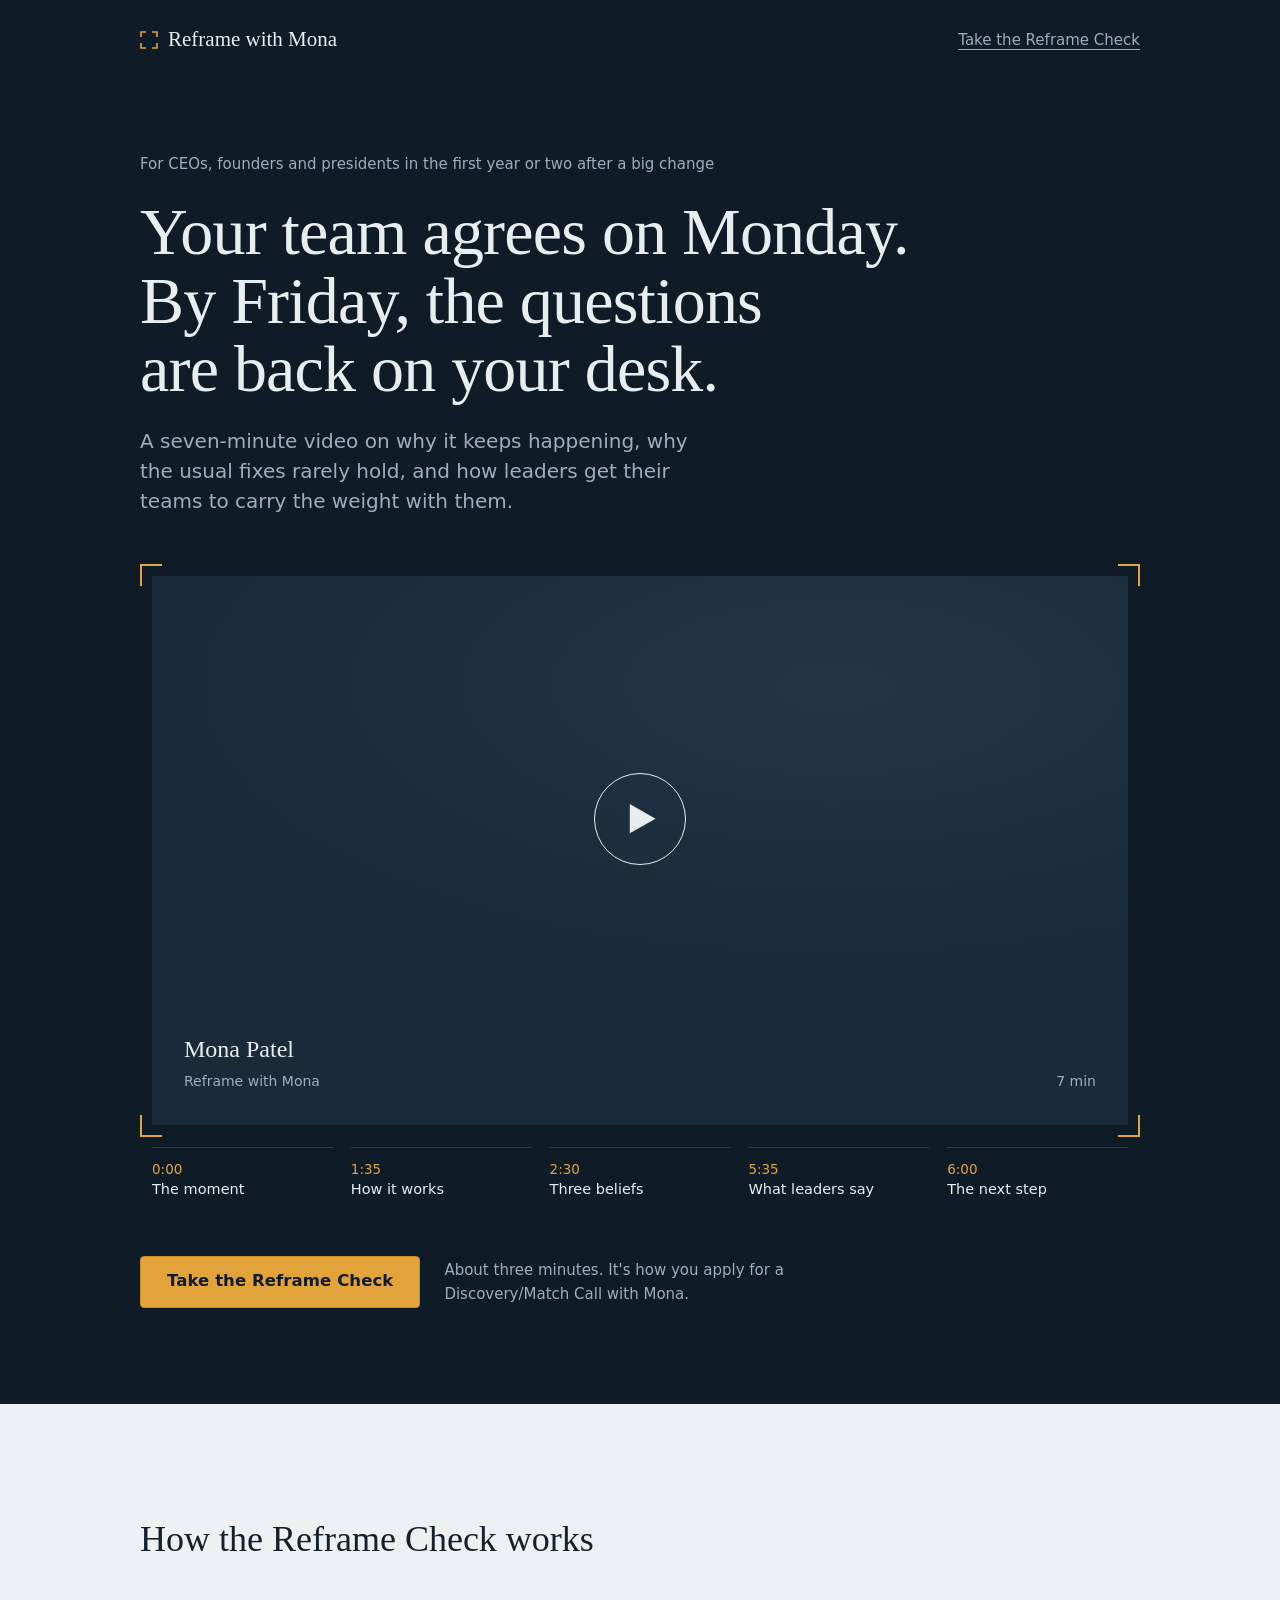
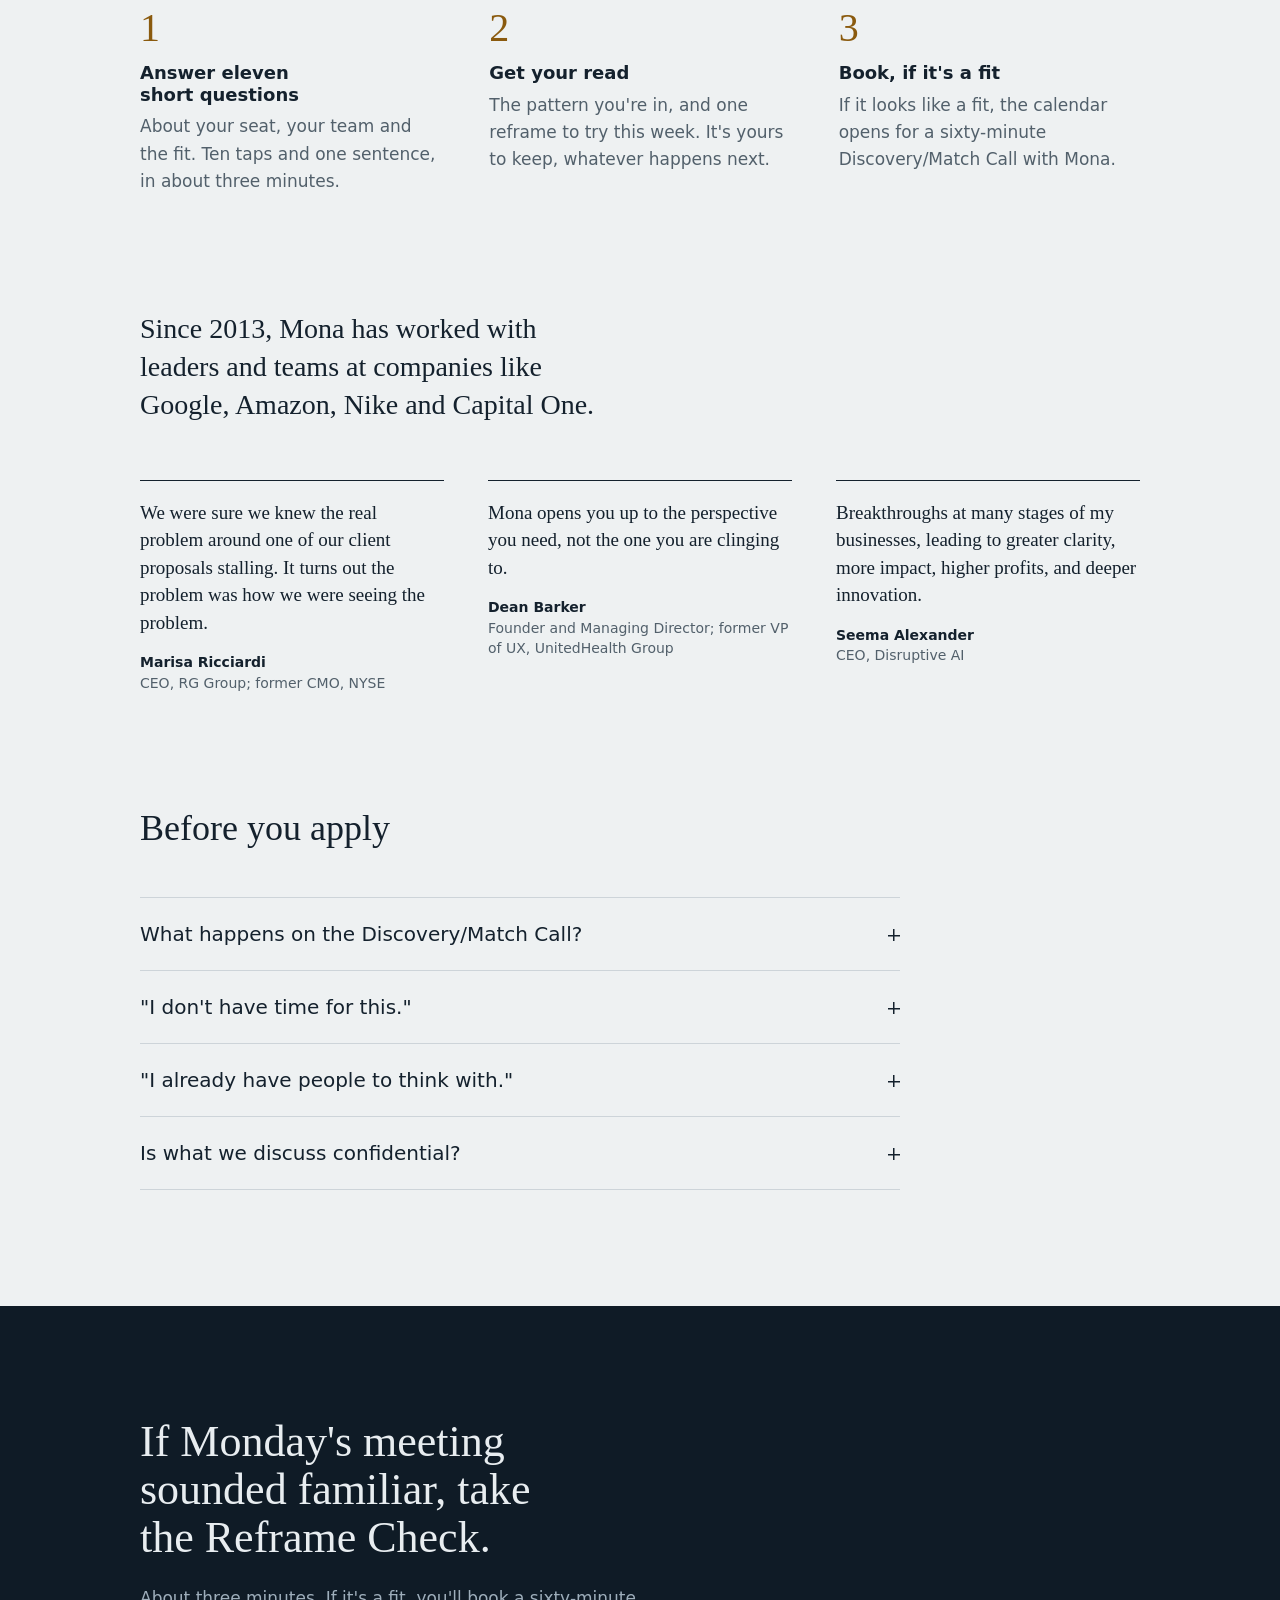
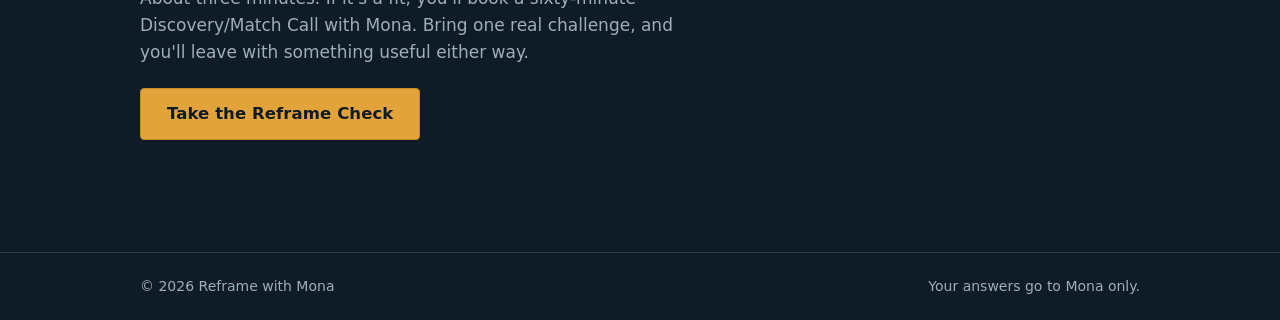
==== ceo/index.html @ 55b5af91 "Live CEO page: video stage, Reframe Check, booking Production version of the funnel prototype at /ce" ====
<!doctype html>
<html lang="en">
<head>
<meta charset="utf-8">
<meta name="viewport" content="width=device-width, initial-scale=1">
<meta name="robots" content="noindex, nofollow">
<title>Reframe with Mona: for CEOs in a new chapter</title>
<meta name="description" content="A seven-minute video for CEOs, founders and presidents in the first year or two after a big change: why the decisions keep coming back to your desk, and what changes it.">
<meta property="og:type" content="website">
<meta property="og:url" content="https://reframe.spexalink.com/ceo/">
<meta property="og:title" content="Your team agrees on Monday. By Friday, the questions are back on your desk.">
<meta property="og:description" content="A seven-minute video from Mona Patel for CEOs in the first year or two after a big change.">
<meta property="og:image" content="https://reframe.spexalink.com/assets/og.png">
<meta property="og:image:width" content="1200">
<meta property="og:image:height" content="627">
<meta name="twitter:card" content="summary_large_image">
<meta name="theme-color" content="#0F1B26">
<link rel="icon" href="/assets/favicon.svg" type="image/svg+xml">
<link rel="preload" href="/assets/fonts/brygada-1918-latin-500-normal.woff2" as="font" type="font/woff2" crossorigin>
<link rel="preload" href="/assets/fonts/schibsted-grotesk-latin-400-normal.woff2" as="font" type="font/woff2" crossorigin>
<link rel="stylesheet" href="/assets/site.css">
</head>
<body>
<a class="skip" href="#main">Skip to content</a>

<div id="page">
  <header class="stage">
    <div class="wrap">
      <div class="topbar">
        <a class="wordmark" href="/ceo/">
          <svg width="18" height="18" viewBox="0 0 18 18" aria-hidden="true"><path d="M1 6V1h5M12 1h5v5M17 12v5h-5M6 17H1v-5" fill="none" stroke="#E2A33A" stroke-width="1.6"/></svg>
          Reframe with Mona
        </a>
        <button class="btn-quiet" type="button" data-open-check>Take the Reframe Check</button>
      </div>

      <div class="hero">
        <p class="for">For CEOs, founders and presidents in the first year or two after a big change</p>
        <h1><span>Your team agrees on Monday.</span> <span>By Friday, the questions are back on your desk.</span></h1>
        <p class="sub">A seven-minute video on why it keeps happening, why the usual fixes rarely hold, and how leaders get their teams to carry the weight with them.</p>
      </div>

      <div class="viewer">
        <div class="frame">
          <span class="marks" aria-hidden="true"></span>
          <div class="player" id="player">
            <button class="poster" type="button" id="poster" aria-label="Play the video, about seven minutes">
              <span class="play" aria-hidden="true"><svg viewBox="0 0 22 24"><path d="M2 1.5 L20.5 12 L2 22.5 Z"/></svg></span>
              <span class="meta">
                <span class="who"><b>Mona Patel</b><span>Reframe with Mona</span></span>
                <span class="len">7 min</span>
              </span>
            </button>
            <p class="poster-note" id="posterNote" role="status" hidden>The video is being filmed and goes up here soon. You can take the Reframe Check now.</p>
          </div>
        </div>
        <ol class="chapters" aria-label="Chapters">
          <li><time>0:00</time><span>The moment</span></li>
          <li><time>1:35</time><span>How it works</span></li>
          <li><time>2:30</time><span>Three beliefs</span></li>
          <li><time>5:35</time><span>What leaders say</span></li>
          <li><time>6:00</time><span>The next step</span></li>
        </ol>
      </div>

      <div class="stage-cta">
        <button class="btn" type="button" data-open-check>Take the Reframe Check</button>
        <p>About three minutes. It's how you apply for a Discovery/Match Call with Mona.</p>
      </div>
    </div>
  </header>

  <main id="main">
    <section class="section">
      <div class="wrap">
        <div class="section-intro">
          <h2>How the Reframe Check works</h2>
        </div>
        <ol class="steps">
          <li>
            <h3>Answer eleven short questions</h3>
            <p>About your seat, your team and the fit. Ten taps and one sentence, in about three minutes.</p>
          </li>
          <li>
            <h3>Get your read</h3>
            <p>The pattern you're in, and one reframe to try this week. It's yours to keep, whatever happens next.</p>
          </li>
          <li>
            <h3>Book, if it's a fit</h3>
            <p>If it looks like a fit, the calendar opens for a sixty-minute Discovery/Match Call with Mona.</p>
          </li>
        </ol>
      </div>
    </section>

    <section class="section">
      <div class="wrap">
        <p class="proof-line">Since 2013, Mona has worked with leaders and teams at companies like Google, Amazon, Nike and Capital One.</p>
        <div class="quotes">
          <figure class="quote">
            <blockquote>We were sure we knew the real problem around one of our client proposals stalling. It turns out the problem was how we were seeing the problem.</blockquote>
            <figcaption><b>Marisa Ricciardi</b>CEO, RG Group; former CMO, NYSE</figcaption>
          </figure>
          <figure class="quote">
            <blockquote>Mona opens you up to the perspective you need, not the one you are clinging to.</blockquote>
            <figcaption><b>Dean Barker</b>Founder and Managing Director; former VP of UX, UnitedHealth Group</figcaption>
          </figure>
          <figure class="quote">
            <blockquote>Breakthroughs at many stages of my businesses, leading to greater clarity, more impact, higher profits, and deeper innovation.</blockquote>
            <figcaption><b>Seema Alexander</b>CEO, Disruptive AI</figcaption>
          </figure>
        </div>
      </div>
    </section>

    <section class="section">
      <div class="wrap">
        <div class="section-intro">
          <h2>Before you apply</h2>
        </div>
        <div class="answers">
          <details>
            <summary>What happens on the Discovery/Match Call?</summary>
            <p>It's sixty minutes. Bring one real challenge and Mona will reframe it with you, so you leave with something useful either way. Then you both decide whether working together makes sense. If she isn't the right person for what you need, she'll tell you, and recommend someone who is.</p>
          </details>
          <details>
            <summary>"I don't have time for this."</summary>
            <p>Fair. Your calendar is part of what you'd be fixing. This doesn't add a project. You work on what's already on your desk: the decision you keep putting off, the conversation you're rehearsing, the board meeting next week. When something comes up between conversations, a short voice note is often enough to reframe it before it costs you a day.</p>
          </details>
          <details>
            <summary>"I already have people to think with."</summary>
            <p>Keep them. Each of them has a stake in you: your board evaluates you, your team depends on you, your investors have their own timeline. A good peer group gives you breadth. It can't give you depth on your team, inside your company. Mona has no vote on your future. Her only interest is your success.</p>
          </details>
          <details>
            <summary>Is what we discuss confidential?</summary>
            <p>Yes. What you talk about stays between you and Mona, even when your company is paying.</p>
          </details>
        </div>
      </div>
    </section>
  </main>

  <section class="closing">
    <div class="wrap inner">
      <h2>If Monday's meeting sounded familiar, take the Reframe Check.</h2>
      <p>About three minutes. If it's a fit, you'll book a sixty-minute Discovery/Match Call with Mona. Bring one real challenge, and you'll leave with something useful either way.</p>
      <button class="btn" type="button" data-open-check>Take the Reframe Check</button>
    </div>
  </section>

  <footer class="site-foot">
    <div class="wrap">
      <span>© 2026 Reframe with Mona</span>
      <span>Your answers go to Mona only.</span>
    </div>
  </footer>
</div>

<!-- The Reframe Check: opens full-screen -->
<div class="check" id="check" role="dialog" aria-modal="true" aria-label="The Reframe Check" hidden>
  <div class="check-bar">
    <div class="wrap">
      <span class="wordmark">
        <svg width="16" height="16" viewBox="0 0 18 18" aria-hidden="true"><path d="M1 6V1h5M12 1h5v5M17 12v5h-5M6 17H1v-5" fill="none" stroke="#C38A24" stroke-width="1.6"/></svg>
        The Reframe Check
      </span>
      <button class="btn-quiet" type="button" id="closeCheck">Close</button>
    </div>
  </div>
  <div class="check-body" id="checkBody" tabindex="-1"></div>
</div>

<!-- Netlify reads this hidden form at deploy time. The Reframe Check submits to it. -->
<form name="reframe-check" method="POST" data-netlify="true" netlify-honeypot="bot-field" hidden>
  <input type="hidden" name="form-name" value="reframe-check">
  <input name="bot-field">
  <input name="outcome">
  <input name="priority">
  <input name="review_reasons">
  <input name="name">
  <input name="email">
  <input name="company">
  <input name="linkedin">
  <textarea name="challenge"></textarea>
  <input name="role">
  <input name="size">
  <input name="change">
  <input name="tenure">
  <input name="monday">
  <input name="belief">
  <input name="tried">
  <input name="want">
  <input name="decide">
  <input name="start">
  <input name="pattern">
  <input name="source">
  <input name="utm_source">
  <input name="utm_medium">
  <input name="utm_campaign">
  <input name="utm_content">
  <input name="referrer">
  <input name="page">
  <input name="submitted_at">
</form>

<script src="/assets/check.js" defer></script>
</body>
</html>
---- assets/site.css ----
/* Reframe with Mona: shared styles.
   Motif: a camera viewfinder. Amber corner marks frame the video, the answer you pick, and the reframe you get back.
   Swap the colour tokens below when Mona's brand colours arrive. */

@font-face { font-family: "Brygada 1918"; font-style: normal; font-weight: 400; font-display: swap; src: url("/assets/fonts/brygada-1918-latin-400-normal.woff2") format("woff2"); }
@font-face { font-family: "Brygada 1918"; font-style: normal; font-weight: 500; font-display: swap; src: url("/assets/fonts/brygada-1918-latin-500-normal.woff2") format("woff2"); }
@font-face { font-family: "Brygada 1918"; font-style: italic; font-weight: 400; font-display: swap; src: url("/assets/fonts/brygada-1918-latin-400-italic.woff2") format("woff2"); }
@font-face { font-family: "Schibsted Grotesk"; font-style: normal; font-weight: 400; font-display: swap; src: url("/assets/fonts/schibsted-grotesk-latin-400-normal.woff2") format("woff2"); }
@font-face { font-family: "Schibsted Grotesk"; font-style: normal; font-weight: 500; font-display: swap; src: url("/assets/fonts/schibsted-grotesk-latin-500-normal.woff2") format("woff2"); }
@font-face { font-family: "Schibsted Grotesk"; font-style: normal; font-weight: 600; font-display: swap; src: url("/assets/fonts/schibsted-grotesk-latin-600-normal.woff2") format("woff2"); }

:root {
  /* Colour */
  --night: #0F1B26;        /* the stage: video, closing band */
  --night-raised: #1A2A38; /* video poster, panels on the stage */
  --on-night: #E8EDF0;
  --on-night-muted: #9EAEBB;
  --night-rule: #2C3D4B;
  --mist: #EEF1F2;         /* page */
  --paper: #FAFBFB;        /* inputs, options, calendar card */
  --ink: #14212D;
  --slate: #52606B;
  --rule: #CDD4D9;
  --amber: #E2A33A;        /* viewfinder marks, primary button */
  --amber-deep: #8A5A0E;   /* amber used as text on light backgrounds */
  --mark-on-light: #C38A24;

  /* Type */
  --serif: "Brygada 1918", Georgia, "Times New Roman", serif;
  --sans: "Schibsted Grotesk", system-ui, -apple-system, "Segoe UI", Roboto, sans-serif;
  --fs-sm: 15px;
  --fs-base: 17px;
  --fs-md: 20px;
  --fs-lg: 26px;
  --fs-xl: clamp(28px, 3.6vw, 36px);
  --fs-hero: clamp(36px, 5.6vw, 66px);

  /* Layout */
  --wrap: 1080px;
  --gutter: clamp(16px, 4vw, 40px);
  --section: clamp(64px, 9vw, 120px);
  --radius: 4px;
}

*, *::before, *::after { box-sizing: border-box; }
html { -webkit-text-size-adjust: 100%; }
body { margin: 0; background: var(--mist); color: var(--ink); font-family: var(--sans); font-size: var(--fs-base); line-height: 1.6; -webkit-font-smoothing: antialiased; }
h1, h2, h3 { font-family: var(--serif); font-weight: 500; margin: 0; line-height: 1.2; text-wrap: balance; }
p { margin: 0; }
img, iframe { display: block; max-width: 100%; }
button { font: inherit; color: inherit; }
a { color: inherit; }
:focus-visible { outline: 2px solid var(--amber); outline-offset: 3px; }

.skip { position: absolute; left: 12px; top: -48px; background: var(--amber); color: var(--night); padding: 8px 14px; border-radius: var(--radius); z-index: 50; text-decoration: none; font-weight: 600; }
.skip:focus { top: 12px; }

.wrap { width: 100%; max-width: var(--wrap); margin-inline: auto; padding-inline: var(--gutter); }
.measure { max-width: 64ch; }

/* Viewfinder marks: eight short bars, two at each corner */
.marks {
  --c: var(--amber); --l: 22px; --w: 2px;
  position: absolute; inset: -12px; pointer-events: none;
  background:
    linear-gradient(var(--c), var(--c)) top left / var(--l) var(--w),
    linear-gradient(var(--c), var(--c)) top left / var(--w) var(--l),
    linear-gradient(var(--c), var(--c)) top right / var(--l) var(--w),
    linear-gradient(var(--c), var(--c)) top right / var(--w) var(--l),
    linear-gradient(var(--c), var(--c)) bottom left / var(--l) var(--w),
    linear-gradient(var(--c), var(--c)) bottom left / var(--w) var(--l),
    linear-gradient(var(--c), var(--c)) bottom right / var(--l) var(--w),
    linear-gradient(var(--c), var(--c)) bottom right / var(--w) var(--l);
  background-repeat: no-repeat;
}

/* Buttons */
.btn {
  display: inline-flex; align-items: center; justify-content: center; gap: 10px;
  min-height: 52px; padding: 0 26px; border-radius: var(--radius);
  border: 1px solid #C88A22; background: var(--amber); color: var(--night);
  font-family: var(--sans); font-weight: 600; font-size: 16.5px; letter-spacing: 0.005em;
  cursor: pointer; text-decoration: none; transition: background-color 0.15s ease;
}
.btn:hover { background: #ECB04A; }
.btn:active { transform: translateY(1px); }
.btn-quiet { background: none; border: 0; padding: 6px 0; color: inherit; cursor: pointer; font-size: var(--fs-sm); text-decoration: underline; text-decoration-thickness: 1px; text-underline-offset: 4px; }
.btn-quiet:hover { text-decoration-thickness: 2px; }

/* ---------- The stage ---------- */
.stage { background: var(--night); color: var(--on-night); padding-bottom: clamp(56px, 8vw, 96px); }
.topbar { display: flex; align-items: center; justify-content: space-between; gap: 16px; padding-block: 22px; }
.wordmark { font-family: var(--serif); font-size: 21px; text-decoration: none; display: inline-flex; align-items: center; gap: 10px; white-space: nowrap; }
.wordmark svg { flex: none; }
.topbar .btn-quiet { color: var(--on-night-muted); }
.topbar .btn-quiet:hover { color: var(--on-night); }
@media (max-width: 560px) { .topbar .btn-quiet { display: none; } }

.hero { padding-top: clamp(32px, 6vw, 72px); display: grid; gap: 22px; max-width: 900px; }
.hero .for { color: var(--on-night-muted); font-size: var(--fs-sm); }
.hero h1 { font-size: var(--fs-hero); line-height: 1.04; letter-spacing: -0.012em; }
.hero h1 span { display: block; }
.hero .sub { font-size: var(--fs-md); line-height: 1.5; color: var(--on-night-muted); max-width: 46ch; }

.viewer { margin: clamp(40px, 5vw, 60px) 0 0; display: grid; gap: 22px; }
.frame { position: relative; margin-inline: 12px; }
.frame .marks { animation: focus 1.1s cubic-bezier(.2, .7, .2, 1) 0.35s both; }
@keyframes focus { from { inset: -44px; opacity: 0; } 60% { opacity: 1; } to { inset: -12px; opacity: 1; } }

.player { position: relative; aspect-ratio: 16 / 9; width: 100%; background: var(--night-raised); overflow: hidden; }
.player iframe { position: absolute; inset: 0; width: 100%; height: 100%; border: 0; }
.poster { position: absolute; inset: 0; width: 100%; border: 0; padding: clamp(16px, 3vw, 32px); background: radial-gradient(120% 90% at 70% 20%, #223646 0%, var(--night-raised) 55%); color: var(--on-night); cursor: pointer; display: grid; grid-template-rows: 1fr auto; text-align: left; }
.poster .play { place-self: center; width: clamp(64px, 9vw, 92px); aspect-ratio: 1; border-radius: 50%; border: 1.5px solid var(--on-night); display: grid; place-items: center; transition: border-color 0.2s ease, background-color 0.2s ease; }
.poster .play svg { margin-left: 5px; width: 34%; height: auto; fill: var(--on-night); }
.poster:hover .play { border-color: var(--amber); background: rgba(226, 163, 58, 0.08); }
.poster .meta { display: flex; justify-content: space-between; align-items: end; gap: 16px; }
.poster .who { display: grid; gap: 2px; }
.poster .who b { font-family: var(--serif); font-weight: 500; font-size: clamp(18px, 2.2vw, 24px); }
.poster .who span, .poster .len { color: var(--on-night-muted); font-size: 14px; font-variant-numeric: tabular-nums; }
.poster-note { position: absolute; left: 50%; top: calc(50% + clamp(48px, 6vw, 66px)); transform: translateX(-50%); width: min(90%, 420px); text-align: center; font-size: 14.5px; color: var(--on-night); }

.chapters { list-style: none; margin: 0 12px; padding: 0; display: grid; grid-template-columns: repeat(5, minmax(0, 1fr)); gap: 0 18px; }
.chapters li { padding-top: 12px; border-top: 1px solid var(--night-rule); display: grid; gap: 2px; font-size: 14.5px; line-height: 1.35; }
.chapters time { color: var(--amber); font-variant-numeric: tabular-nums; font-size: 13.5px; }
@media (max-width: 720px) {
  .chapters { grid-template-columns: minmax(0, 1fr); }
  .chapters li { grid-template-columns: 52px minmax(0, 1fr); padding: 10px 0; }
}

.stage-cta { margin-top: clamp(40px, 5vw, 56px); display: flex; flex-wrap: wrap; align-items: center; gap: 14px 24px; }
.stage-cta p { color: var(--on-night-muted); font-size: var(--fs-sm); max-width: 42ch; }

/* ---------- Content sections ---------- */
.section { padding-block: var(--section); }
.section + .section { padding-top: 0; }
.section h2 { font-size: var(--fs-xl); line-height: 1.15; }
.section-intro { display: grid; gap: 14px; margin-bottom: clamp(32px, 4vw, 48px); }
.section-intro p { color: var(--slate); font-size: var(--fs-md); line-height: 1.5; }

.steps { list-style: none; margin: 0; padding: 0; display: grid; grid-template-columns: repeat(3, minmax(0, 1fr)); gap: clamp(24px, 4vw, 48px); counter-reset: step; }
.steps li { counter-increment: step; display: grid; gap: 8px; align-content: start; }
.steps li::before { content: counter(step); font-family: var(--serif); font-size: 40px; line-height: 1; color: var(--amber-deep); margin-bottom: 6px; }
.steps h3 { font-family: var(--sans); font-weight: 600; font-size: 18px; }
.steps p { color: var(--slate); }
@media (max-width: 760px) { .steps { grid-template-columns: minmax(0, 1fr); } }

.proof-line { font-family: var(--serif); font-size: clamp(22px, 2.6vw, 28px); line-height: 1.35; max-width: 34ch; }
.quotes { margin-top: clamp(36px, 5vw, 56px); display: grid; grid-template-columns: repeat(3, minmax(0, 1fr)); gap: clamp(24px, 4vw, 44px); }
.quote { margin: 0; display: grid; gap: 16px; align-content: start; padding-top: 18px; border-top: 1px solid var(--ink); }
.quote blockquote { margin: 0; font-family: var(--serif); font-size: 19px; line-height: 1.45; }
.quote figcaption { font-size: 14px; color: var(--slate); line-height: 1.45; }
.quote figcaption b { display: block; color: var(--ink); font-weight: 600; }
@media (max-width: 860px) { .quotes { grid-template-columns: minmax(0, 1fr); } }

.answers { max-width: 760px; border-top: 1px solid var(--rule); }
.answers details { border-bottom: 1px solid var(--rule); }
.answers summary { cursor: pointer; list-style: none; display: flex; justify-content: space-between; align-items: baseline; gap: 20px; padding: 20px 0; font-size: var(--fs-md); font-weight: 500; }
.answers summary::-webkit-details-marker { display: none; }
.answers summary::after { content: ""; flex: none; width: 12px; height: 12px; margin-top: 4px; background: linear-gradient(var(--ink), var(--ink)) center / 12px 1.5px no-repeat, linear-gradient(var(--ink), var(--ink)) center / 1.5px 12px no-repeat; transition: transform 0.2s ease; }
.answers details[open] summary::after { transform: rotate(45deg); }
.answers details p { padding-bottom: 22px; color: var(--slate); max-width: 64ch; }

.closing { background: var(--night); color: var(--on-night); padding-block: clamp(64px, 9vw, 112px); }
.closing .inner { display: grid; gap: 22px; justify-items: start; }
.closing h2 { font-size: clamp(30px, 4vw, 44px); line-height: 1.1; max-width: 22ch; }
.closing p { color: var(--on-night-muted); max-width: 52ch; }

.site-foot { background: var(--night); color: var(--on-night-muted); font-size: 14px; border-top: 1px solid var(--night-rule); }
.site-foot .wrap { display: flex; flex-wrap: wrap; justify-content: space-between; gap: 8px 24px; padding-block: 22px; }

/* ---------- The Reframe Check (full-screen) ---------- */
body.check-open { overflow: hidden; }
.check { position: fixed; inset: 0; z-index: 20; background: var(--mist); color: var(--ink); overflow-y: auto; overscroll-behavior: contain; display: flex; flex-direction: column; }
.check[hidden] { display: none; }
.check-bar { position: sticky; top: 0; z-index: 2; background: var(--mist); border-bottom: 1px solid var(--rule); }
.check-bar .wrap { display: flex; align-items: center; justify-content: space-between; gap: 16px; min-height: 64px; }
.check-bar .wordmark { font-size: 19px; }
.check-bar .btn-quiet { color: var(--slate); }
.check-bar .btn-quiet:hover { color: var(--ink); }

.parts { display: grid; grid-template-columns: repeat(3, minmax(0, 1fr)); gap: 6px; }
.part { display: grid; gap: 7px; font-size: 13.5px; color: var(--slate); }
.part i { display: block; height: 3px; background: var(--rule); border-radius: 2px; overflow: hidden; }
.part i b { display: block; height: 100%; width: 0; background: var(--ink); transition: width 0.3s ease; }
.part.now { color: var(--ink); font-weight: 600; }

.check-body { flex: 1; width: 100%; max-width: 700px; margin: 0 auto; padding: clamp(28px, 6vw, 64px) var(--gutter) 72px; display: grid; gap: 28px; align-content: start; }
.check-body:focus { outline: none; }
.count { font-size: 14px; color: var(--slate); font-variant-numeric: tabular-nums; }
.qtitle { font-size: clamp(26px, 3.4vw, 34px); line-height: 1.18; }
.qhelp { color: var(--slate); max-width: 56ch; }
.qhead { display: grid; gap: 12px; }

.options { display: grid; gap: 10px; }
.opt { position: relative; text-align: left; min-height: 58px; padding: 14px 18px; border: 1px solid var(--rule); border-radius: var(--radius); background: var(--paper); cursor: pointer; font-size: 17px; line-height: 1.4; display: flex; gap: 14px; align-items: center; transition: border-color 0.12s ease; }
.opt:hover { border-color: var(--ink); }
.opt .key { flex: none; width: 26px; height: 26px; border: 1px solid var(--rule); border-radius: 3px; display: grid; place-items: center; font-size: 13px; font-weight: 600; color: var(--slate); }
.opt .marks { --c: var(--mark-on-light); --l: 14px; inset: -6px; opacity: 0; transition: opacity 0.15s ease, inset 0.2s ease; }
.opt[aria-pressed="true"] { border-color: var(--ink); }
.opt[aria-pressed="true"] .key { background: var(--ink); border-color: var(--ink); color: var(--paper); }
.opt[aria-pressed="true"] .marks { opacity: 1; inset: -7px; }
@media (hover: none) { .opt .key { display: none; } }

.field { display: grid; gap: 7px; }
.field label { font-size: 15px; font-weight: 600; }
.field .hint { font-weight: 400; color: var(--slate); }
.field input, .field textarea, .field select { font: inherit; font-size: 17px; padding: 13px 14px; border: 1px solid var(--rule); border-radius: var(--radius); background: var(--paper); color: var(--ink); width: 100%; }
.field input:focus, .field textarea:focus, .field select:focus { border-color: var(--ink); outline: none; box-shadow: 0 0 0 3px rgba(226, 163, 58, 0.45); }
.field textarea { min-height: 132px; resize: vertical; line-height: 1.5; }
.fields { display: grid; grid-template-columns: repeat(2, minmax(0, 1fr)); gap: 18px; }
@media (max-width: 600px) { .fields { grid-template-columns: minmax(0, 1fr); } }
.actions { display: flex; flex-wrap: wrap; align-items: center; gap: 14px 22px; }
.actions .btn-quiet { color: var(--slate); }
.err { color: #A33A2A; font-size: 15px; }
.fine { font-size: 14px; color: var(--slate); }
.intro-list { margin: 0; padding: 0; list-style: none; display: grid; gap: 12px; }
.intro-list li { display: grid; grid-template-columns: 18px minmax(0, 1fr); gap: 10px; }
.intro-list li::before { content: ""; width: 8px; height: 8px; margin-top: 9px; border: 1.5px solid var(--mark-on-light); }

/* Result */
.open-bar { background: var(--night); color: var(--on-night); border-radius: var(--radius); padding: 18px 20px; display: flex; flex-wrap: wrap; align-items: center; justify-content: space-between; gap: 14px 20px; }
.open-bar p { font-size: 17px; }
.open-bar .btn { min-height: 46px; }
.read { display: grid; gap: 14px; }
.read .who { font-size: 15px; color: var(--slate); }
.read h2 { font-size: clamp(30px, 4.2vw, 42px); line-height: 1.1; }
.reframe-box { position: relative; margin: 14px 12px; padding: clamp(16px, 3vw, 28px) clamp(16px, 4vw, 34px); }
.reframe-box .marks { --c: var(--mark-on-light); }
.reframe-box .lab { font-size: 14px; color: var(--slate); margin-bottom: 10px; }
.reframe-box p.reframe { font-family: var(--serif); font-style: italic; font-size: clamp(23px, 3vw, 30px); line-height: 1.3; }
.this-week { display: grid; gap: 6px; }
.this-week h3 { font-family: var(--sans); font-weight: 600; font-size: 17px; }
.echo { color: var(--slate); }

.invite { border-top: 1px solid var(--ink); padding-top: 28px; display: grid; gap: 16px; scroll-margin-top: 88px; }
.invite h3 { font-size: clamp(26px, 3.2vw, 32px); line-height: 1.15; }
.invite .yours { font-family: var(--serif); font-style: italic; font-size: 19px; color: var(--slate); padding-left: 16px; border-left: 2px solid var(--rule); }
.promises { margin: 0; padding-left: 20px; display: grid; gap: 6px; color: var(--slate); }
.cal { background: var(--paper); border: 1px solid var(--rule); border-radius: var(--radius); overflow: hidden; }
.cal iframe { width: 100%; height: 720px; border: 0; transition: height 0.2s ease; }
.cal-alt { font-size: 14.5px; color: var(--slate); }
.cal-alt a { color: var(--amber-deep); text-underline-offset: 3px; }

.later { border-top: 1px solid var(--ink); padding-top: 28px; display: grid; gap: 12px; }
.later h3 { font-size: 26px; }

.booked { display: grid; gap: 22px; }
.booked h2 { font-size: clamp(30px, 4.2vw, 42px); line-height: 1.1; }
.prep { margin: 0; display: grid; grid-template-columns: 120px minmax(0, 1fr); gap: 0; border-top: 1px solid var(--rule); }
.prep dt, .prep dd { margin: 0; padding: 14px 0; border-bottom: 1px solid var(--rule); }
.prep dt { font-weight: 600; }
.prep dd { color: var(--slate); }
@media (max-width: 520px) { .prep { grid-template-columns: minmax(0, 1fr); } .prep dt { border-bottom: 0; padding-bottom: 0; } .prep dd { padding-top: 4px; } }

/* Motion: one settle on load, and marks that answer a choice. */
@media (prefers-reduced-motion: reduce) {
  .frame .marks { animation: none; }
  .opt, .opt .marks, .part i b, .cal iframe, .btn, .answers summary::after { transition: none; }
}
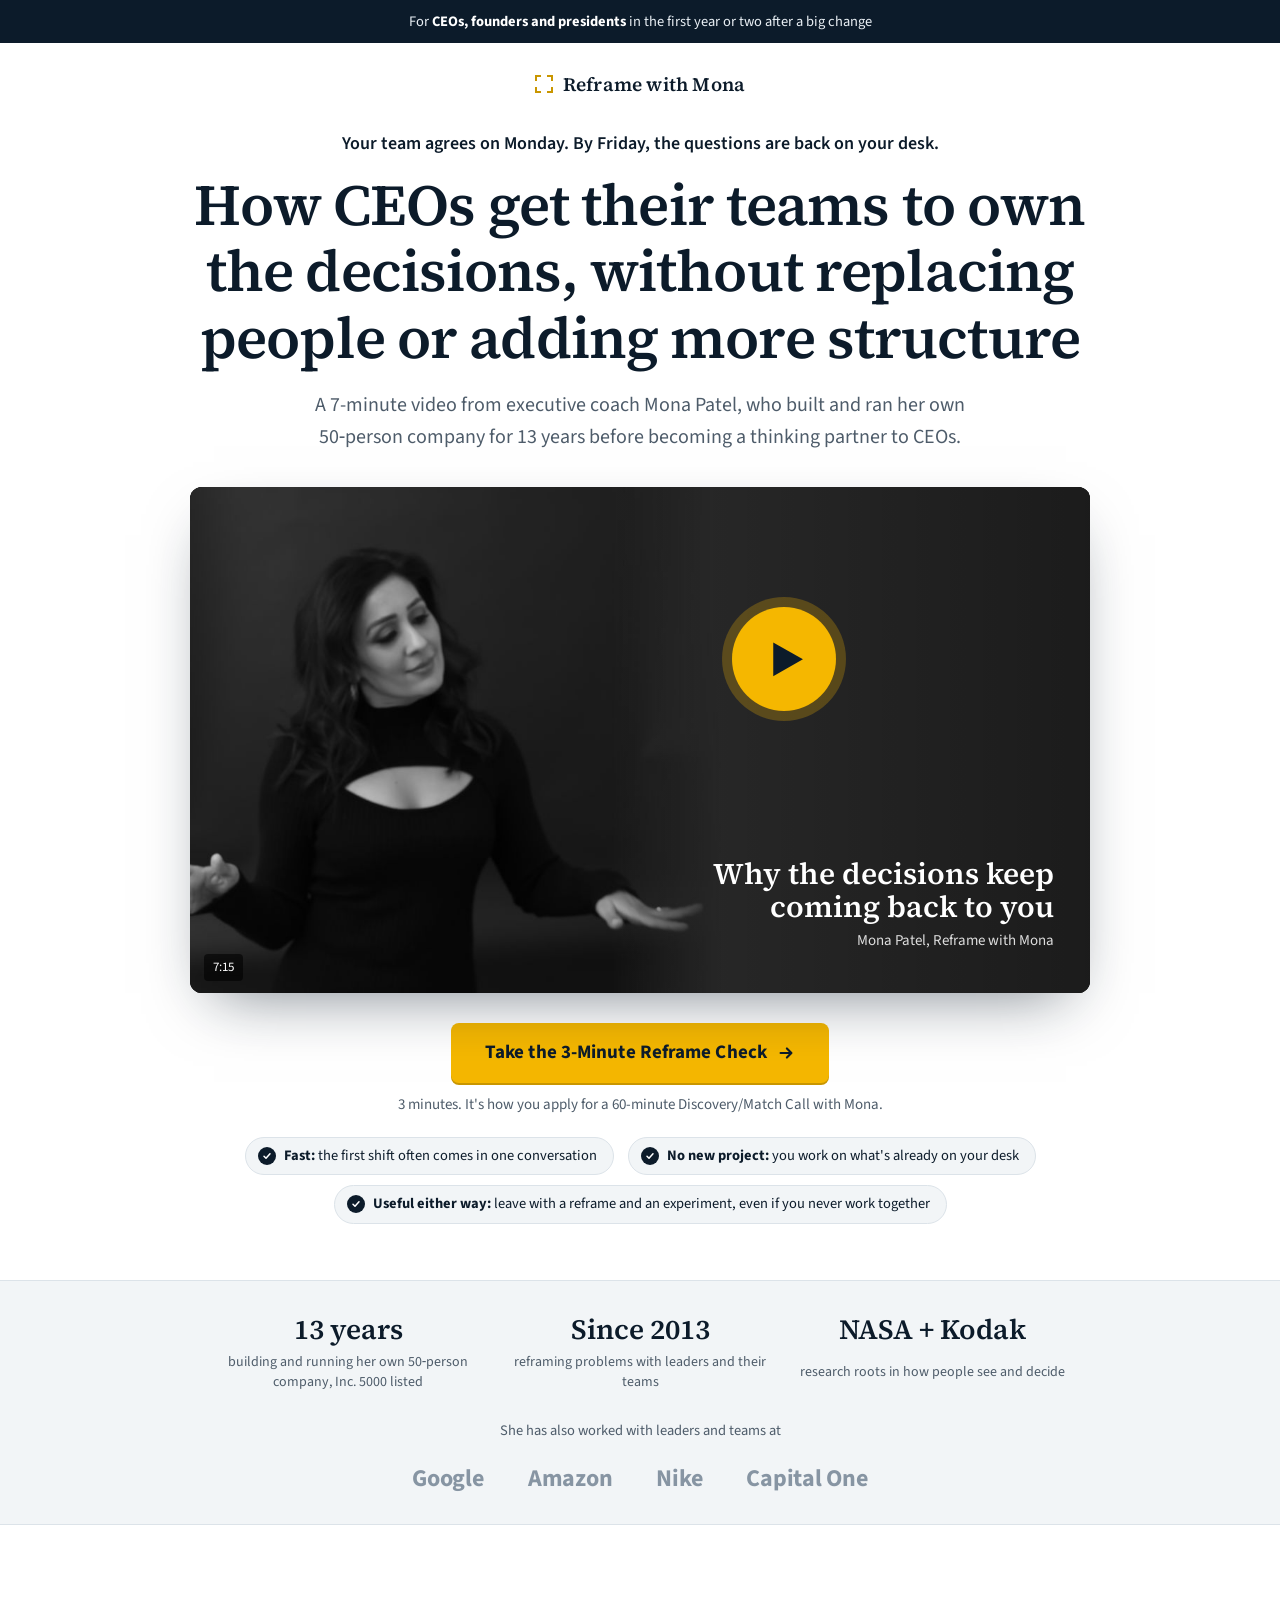
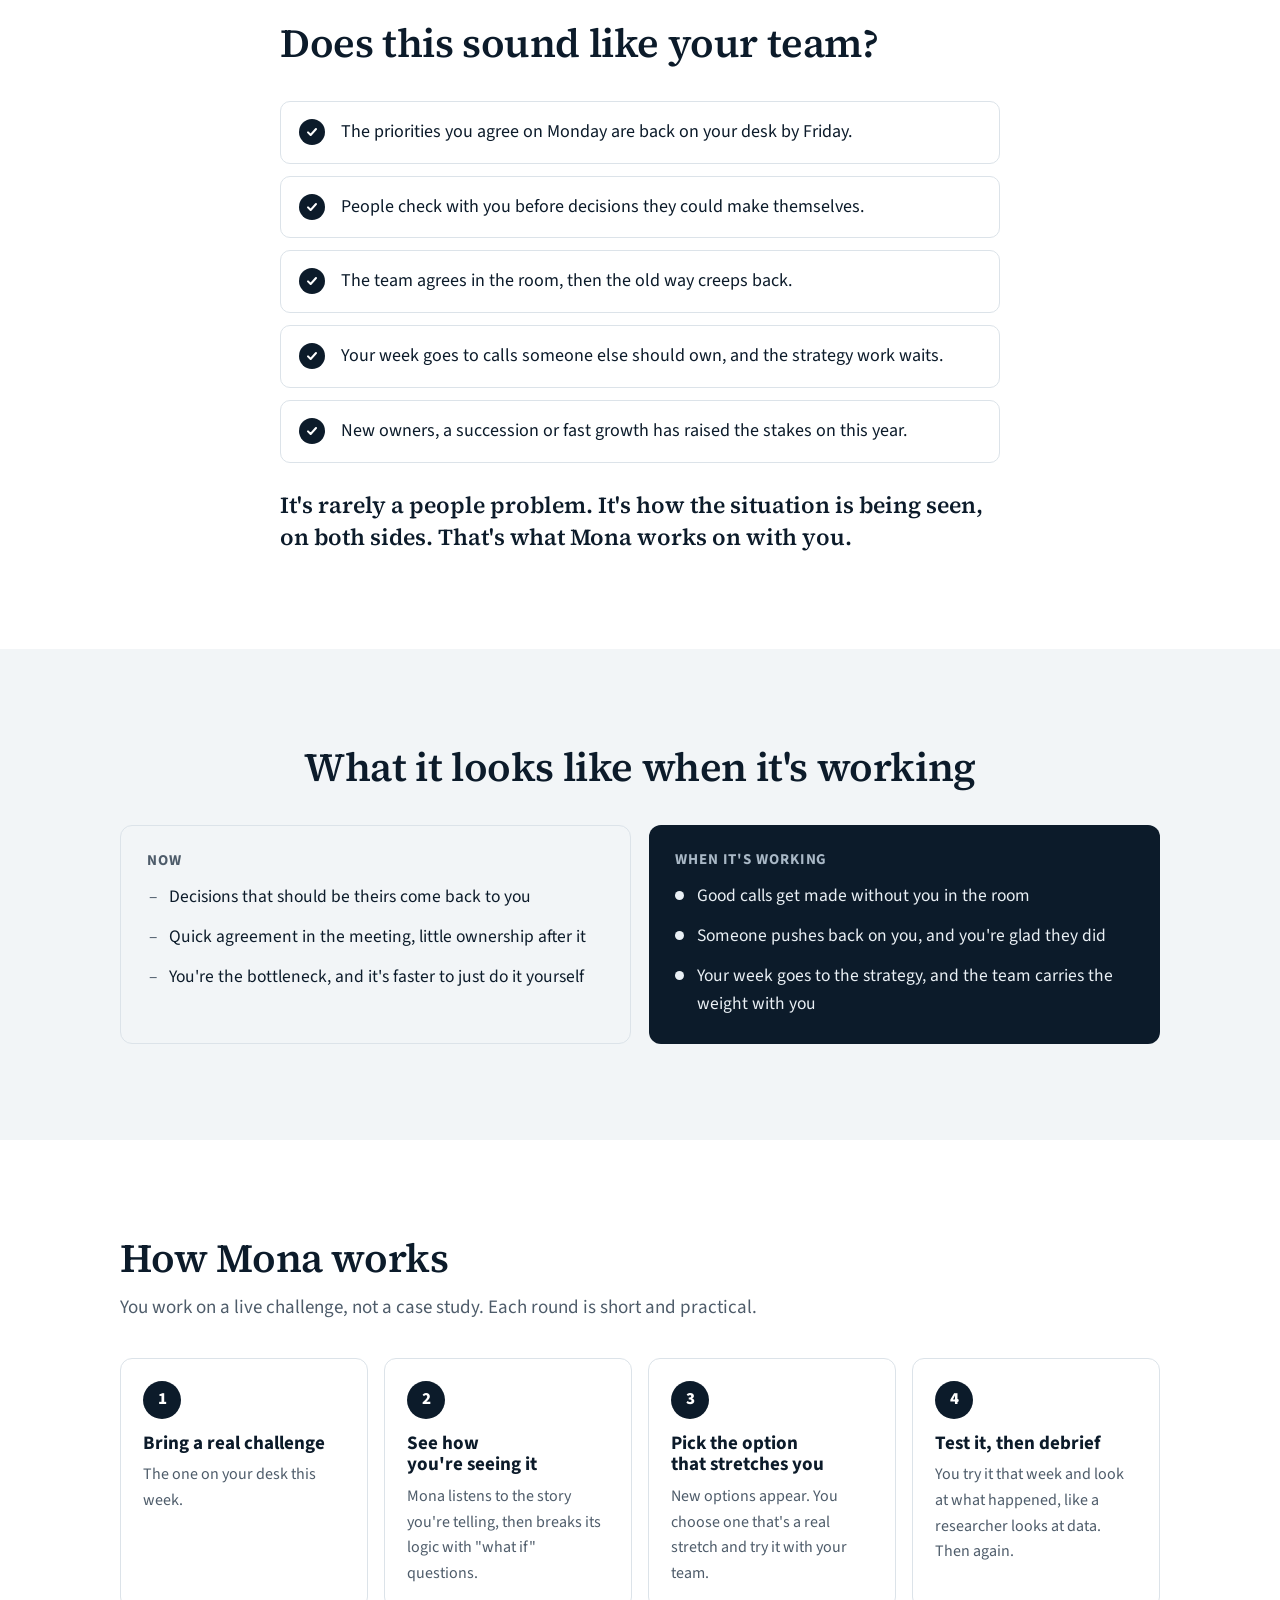
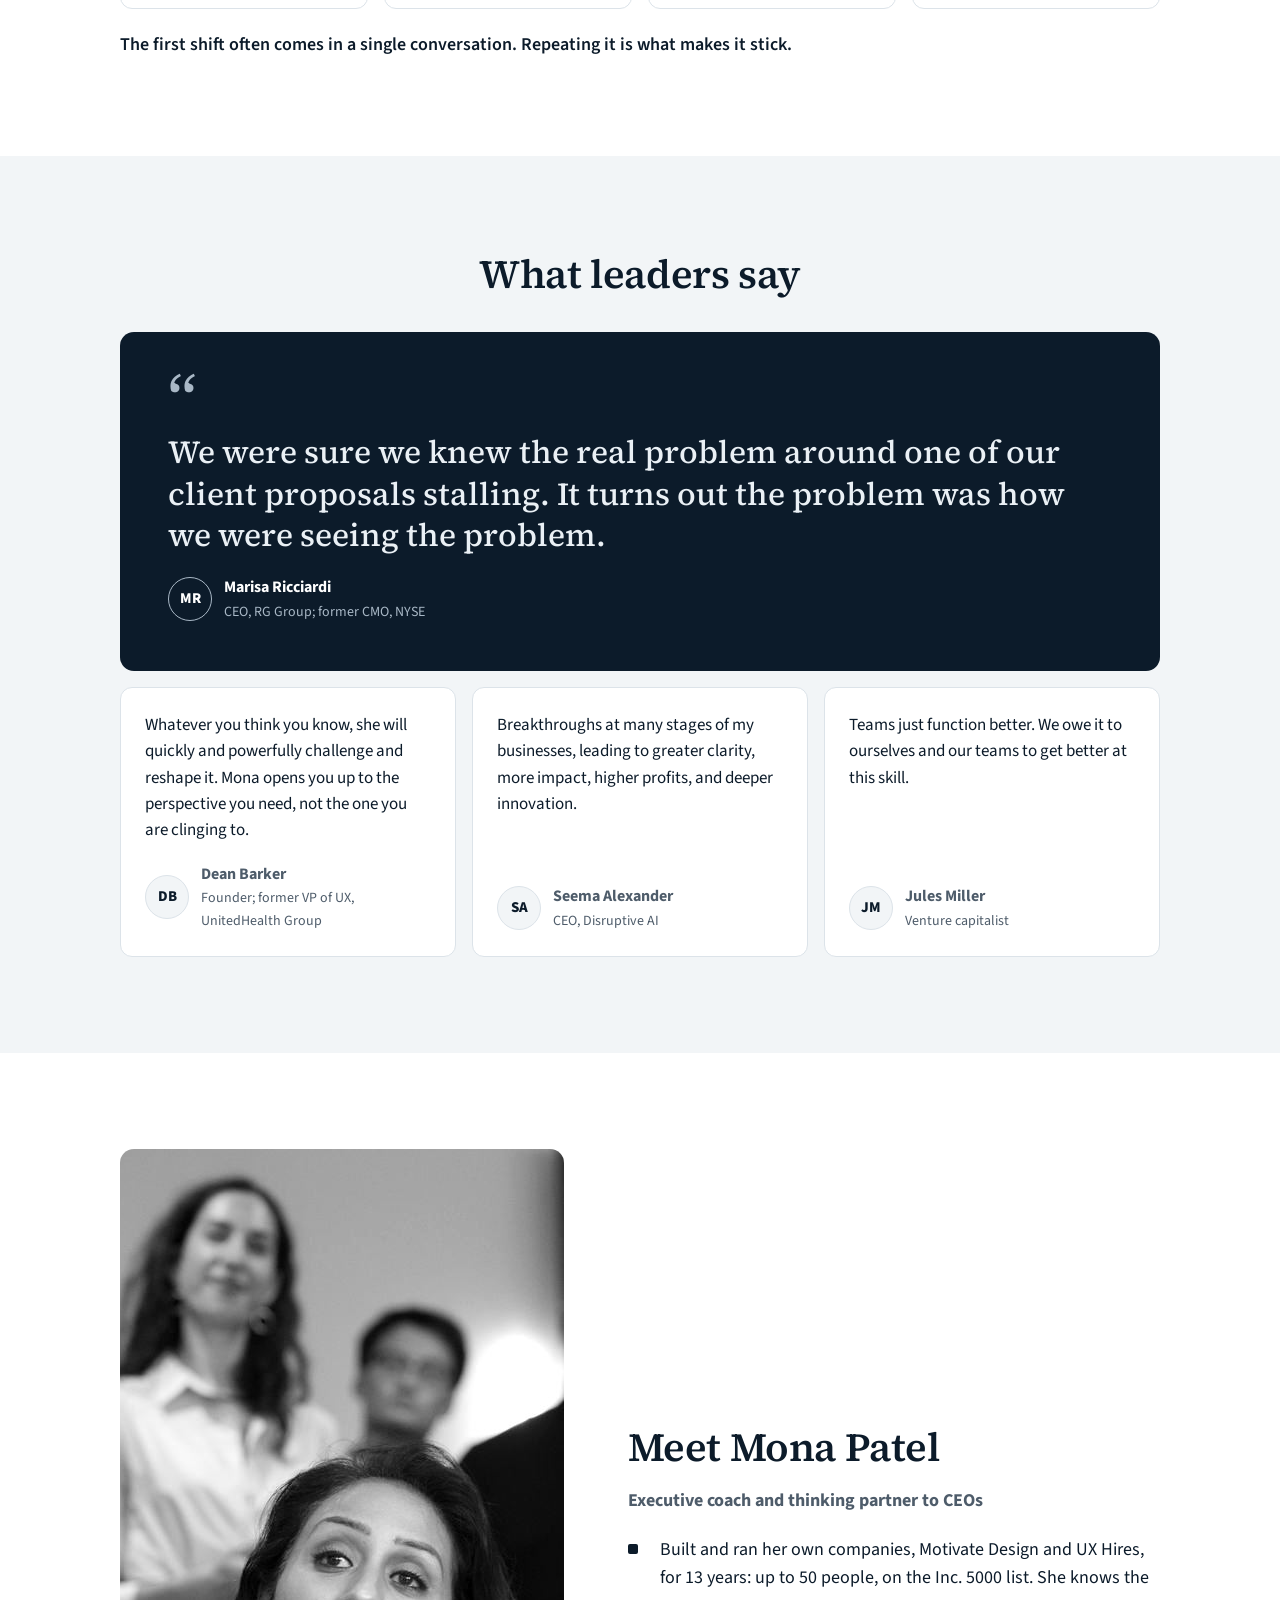
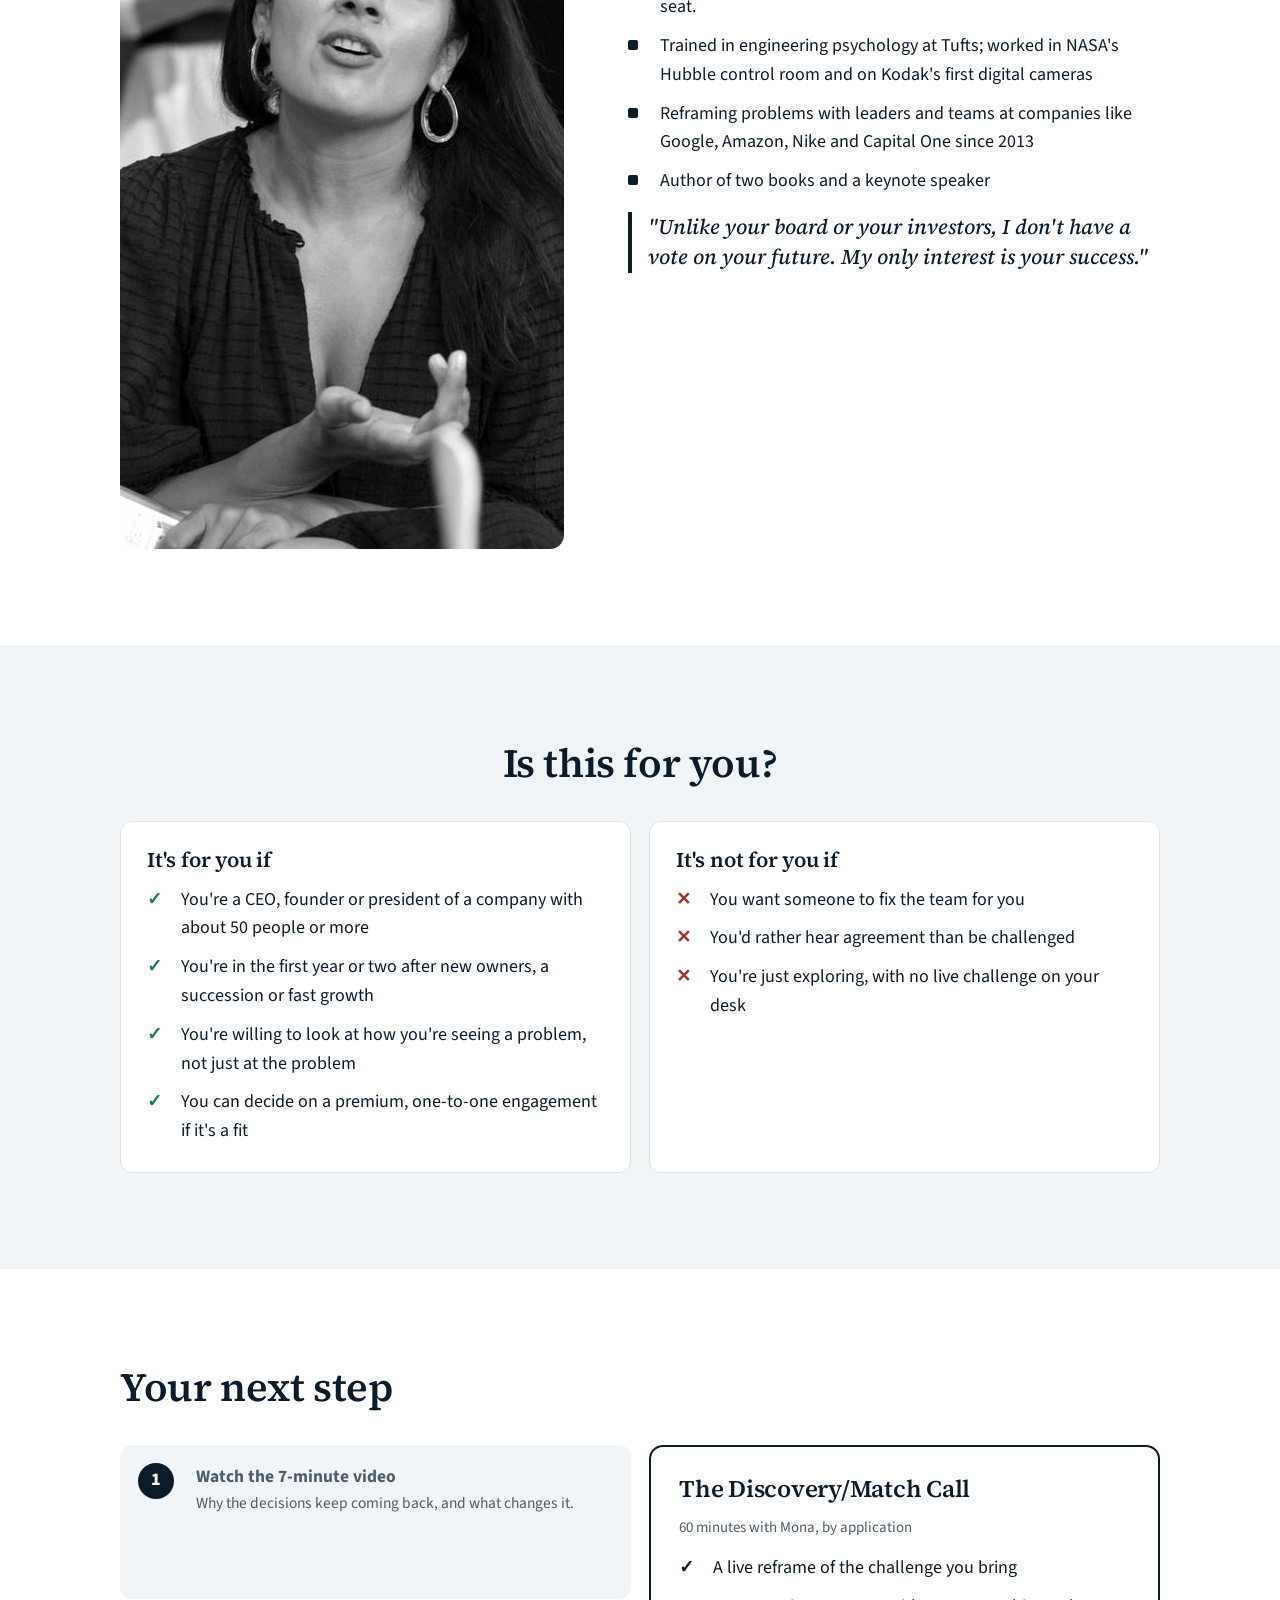
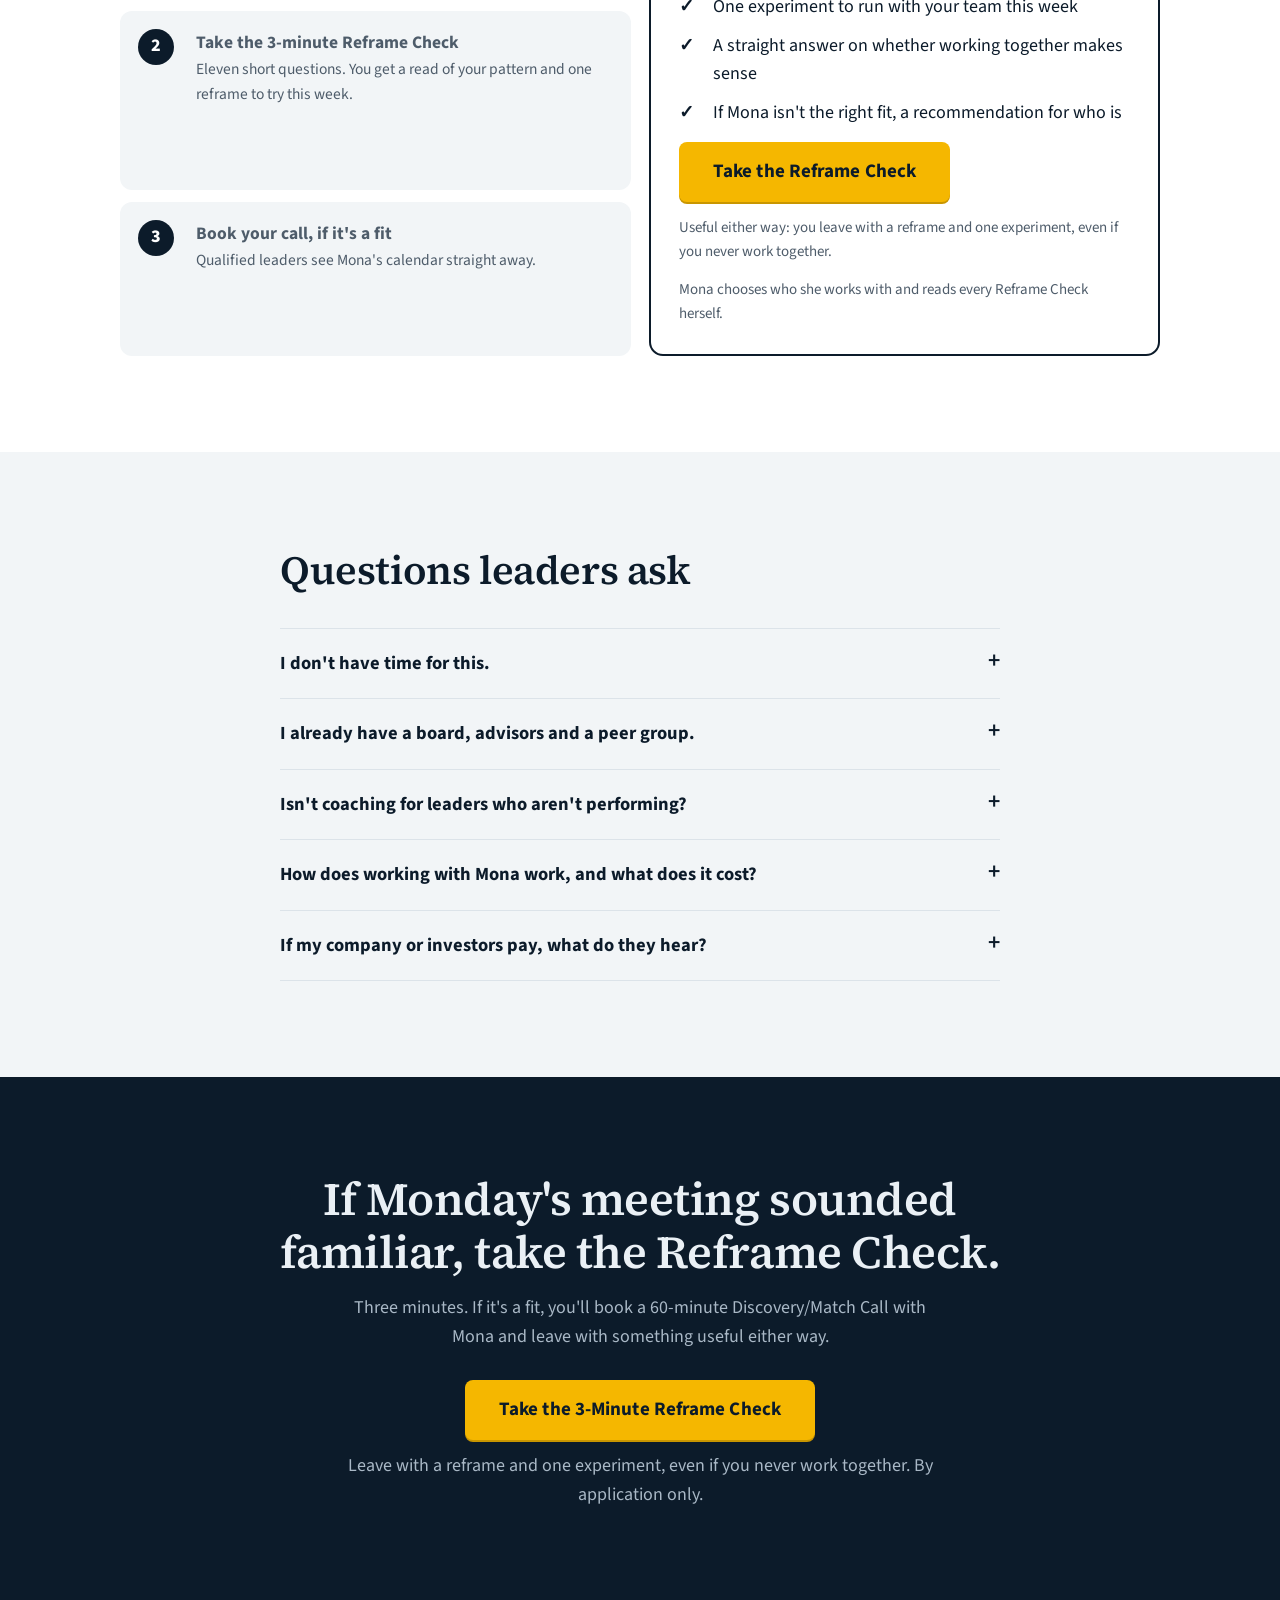
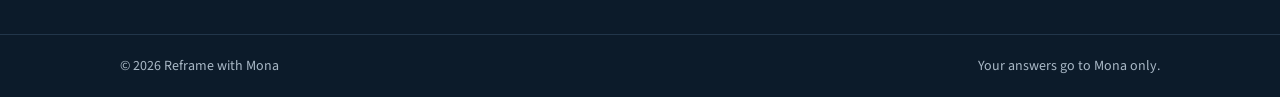
==== commit b0d84a25: "CEO page: new VSL design (navy + gold, serif headlines), Mona's photos Classic VSL layout: promise h" ====
--- a/ceo/index.html
+++ b/ceo/index.html
@@ -2,171 +2,239 @@
 <html lang="en">
 <head>
 <meta charset="utf-8">
-<meta name="viewport" content="width=device-width, initial-scale=1">
+<meta name="viewport" content="width=device-width, initial-scale=1, viewport-fit=cover">
 <meta name="robots" content="noindex, nofollow">
 <title>Reframe with Mona: for CEOs in a new chapter</title>
-<meta name="description" content="A seven-minute video for CEOs, founders and presidents in the first year or two after a big change: why the decisions keep coming back to your desk, and what changes it.">
+<meta name="description" content="A 7-minute video for CEOs, founders and presidents in the first year or two after a big change: how to get your team to own the decisions, without replacing people or adding more structure.">
 <meta property="og:type" content="website">
 <meta property="og:url" content="https://reframe.spexalink.com/ceo/">
-<meta property="og:title" content="Your team agrees on Monday. By Friday, the questions are back on your desk.">
-<meta property="og:description" content="A seven-minute video from Mona Patel for CEOs in the first year or two after a big change.">
+<meta property="og:title" content="How CEOs get their teams to own the decisions">
+<meta property="og:description" content="A 7-minute video from executive coach Mona Patel, for CEOs in the first year or two after a big change.">
 <meta property="og:image" content="https://reframe.spexalink.com/assets/og.png">
 <meta property="og:image:width" content="1200">
 <meta property="og:image:height" content="627">
 <meta name="twitter:card" content="summary_large_image">
-<meta name="theme-color" content="#0F1B26">
+<meta name="theme-color" content="#0C1B2A">
 <link rel="icon" href="/assets/favicon.svg" type="image/svg+xml">
-<link rel="preload" href="/assets/fonts/brygada-1918-latin-500-normal.woff2" as="font" type="font/woff2" crossorigin>
-<link rel="preload" href="/assets/fonts/schibsted-grotesk-latin-400-normal.woff2" as="font" type="font/woff2" crossorigin>
-<link rel="stylesheet" href="/assets/site.css">
+<link rel="preload" href="/assets/fonts/source-serif-4-latin-600-normal.woff2" as="font" type="font/woff2" crossorigin>
+<link rel="preload" href="/assets/fonts/source-sans-3-latin-400-normal.woff2" as="font" type="font/woff2" crossorigin>
+<link rel="preload" href="/assets/img/hero.jpg" as="image">
+<link rel="stylesheet" href="/assets/vsl.css">
 </head>
 <body>
-<a class="skip" href="#main">Skip to content</a>
-
 <div id="page">
-  <header class="stage">
-    <div class="wrap">
-      <div class="topbar">
-        <a class="wordmark" href="/ceo/">
-          <svg width="18" height="18" viewBox="0 0 18 18" aria-hidden="true"><path d="M1 6V1h5M12 1h5v5M17 12v5h-5M6 17H1v-5" fill="none" stroke="#E2A33A" stroke-width="1.6"/></svg>
-          Reframe with Mona
-        </a>
-        <button class="btn-quiet" type="button" data-open-check>Take the Reframe Check</button>
-      </div>
-
-      <div class="hero">
-        <p class="for">For CEOs, founders and presidents in the first year or two after a big change</p>
-        <h1><span>Your team agrees on Monday.</span> <span>By Friday, the questions are back on your desk.</span></h1>
-        <p class="sub">A seven-minute video on why it keeps happening, why the usual fixes rarely hold, and how leaders get their teams to carry the weight with them.</p>
-      </div>
-
-      <div class="viewer">
-        <div class="frame">
-          <span class="marks" aria-hidden="true"></span>
-          <div class="player" id="player">
-            <button class="poster" type="button" id="poster" aria-label="Play the video, about seven minutes">
-              <span class="play" aria-hidden="true"><svg viewBox="0 0 22 24"><path d="M2 1.5 L20.5 12 L2 22.5 Z"/></svg></span>
-              <span class="meta">
-                <span class="who"><b>Mona Patel</b><span>Reframe with Mona</span></span>
-                <span class="len">7 min</span>
-              </span>
-            </button>
-            <p class="poster-note" id="posterNote" role="status" hidden>The video is being filmed and goes up here soon. You can take the Reframe Check now.</p>
-          </div>
-        </div>
-        <ol class="chapters" aria-label="Chapters">
-          <li><time>0:00</time><span>The moment</span></li>
-          <li><time>1:35</time><span>How it works</span></li>
-          <li><time>2:30</time><span>Three beliefs</span></li>
-          <li><time>5:35</time><span>What leaders say</span></li>
-          <li><time>6:00</time><span>The next step</span></li>
+  <div class="callout">For <b>CEOs, founders and presidents</b> in the first year or two after a big change</div>
+  <div class="brand"><svg width="18" height="18" viewBox="0 0 18 18" aria-hidden="true"><path d="M1 6V1h5M12 1h5v5M17 12v5h-5M6 17H1v-5" fill="none" stroke="#C99600" stroke-width="2"/></svg>Reframe with Mona</div>
+
+  <header class="hero wrap">
+    <p class="pre">Your team agrees on Monday. By Friday, the questions are back on your desk.</p>
+    <h1>How CEOs get their teams to own the decisions, without replacing people or adding more structure</h1>
+    <p class="sub">A 7-minute video from executive coach Mona Patel, who built and ran her own 50&#8209;person company for 13 years before becoming a thinking partner to CEOs.</p>
+
+    <div class="video" id="player">
+      <button type="button" id="poster" aria-label="Play the 7-minute video" style="background-image:url('/assets/img/hero.jpg')">
+        <span class="shade"></span>
+        <span class="play" aria-hidden="true"><svg viewBox="0 0 22 24"><path d="M2 1.5 L20.5 12 L2 22.5 Z"/></svg></span>
+        <span class="tag"><b>Why the decisions keep coming back to you</b><span>Mona Patel, Reframe with Mona</span></span>
+        <span class="len">7:15</span>
+      </button>
+    </div>
+    <p class="video-note" id="posterNote" hidden>The video is being filmed and goes up here soon. You can take the Reframe Check now.</p>
+
+    <div class="hero-cta">
+      <button class="cta" type="button" data-open-check>Take the 3-Minute Reframe Check<svg viewBox="0 0 20 20" aria-hidden="true"><path d="M4 10h11M11 5l5 5-5 5" fill="none" stroke="currentColor" stroke-width="2.4" stroke-linecap="round" stroke-linejoin="round"/></svg></button>
+      <p class="cta-note">3 minutes. It's how you apply for a 60-minute Discovery/Match Call with Mona.</p>
+      <ul class="assure">
+        <li><span><b>Fast:</b> the first shift often comes in one conversation</span></li>
+        <li><span><b>No new project:</b> you work on what's already on your desk</span></li>
+        <li><span><b>Useful either way:</b> leave with a reframe and an experiment, even if you never work together</span></li>
+      </ul>
+    </div>
+  </header>
+
+  <section class="proof" aria-label="Who Mona has worked with">
+    <div class="wrap">
+      <div class="stats">
+        <div class="stat"><b>13 years</b><span>building and running her own 50&#8209;person company, Inc. 5000 listed</span></div>
+        <div class="stat"><b>Since 2013</b><span>reframing problems with leaders and their teams</span></div>
+        <div class="stat"><b>NASA + Kodak</b><span>research roots in how people see and decide</span></div>
+      </div>
+      <p class="lead">She has also worked with leaders and teams at</p>
+      <div class="logos"><span>Google</span><span>Amazon</span><span>Nike</span><span>Capital One</span></div>
+    </div>
+  </section>
+
+  <section class="sec">
+    <div class="wrap narrow">
+      <div class="sec-head"><h2>Does this sound like your team?</h2></div>
+      <ul class="checks">
+        <li>The priorities you agree on Monday are back on your desk by Friday.</li>
+        <li>People check with you before decisions they could make themselves.</li>
+        <li>The team agrees in the room, then the old way creeps back.</li>
+        <li>Your week goes to calls someone else should own, and the strategy work waits.</li>
+        <li>New owners, a succession or fast growth has raised the stakes on this year.</li>
+      </ul>
+      <p class="turn">It's rarely a people problem. It's how the situation is being seen, on both sides. That's what Mona works on with you.</p>
+    </div>
+  </section>
+
+  <section class="sec alt">
+    <div class="wrap">
+      <div class="sec-head center"><h2>What it looks like when it's working</h2></div>
+      <div class="ba">
+        <div class="before">
+          <h3>Now</h3>
+          <ul>
+            <li>Decisions that should be theirs come back to you</li>
+            <li>Quick agreement in the meeting, little ownership after it</li>
+            <li>You're the bottleneck, and it's faster to just do it yourself</li>
+          </ul>
+        </div>
+        <div class="after">
+          <h3>When it's working</h3>
+          <ul>
+            <li>Good calls get made without you in the room</li>
+            <li>Someone pushes back on you, and you're glad they did</li>
+            <li>Your week goes to the strategy, and the team carries the weight with you</li>
+          </ul>
+        </div>
+      </div>
+    </div>
+  </section>
+
+  <section class="sec">
+    <div class="wrap">
+      <div class="sec-head"><h2>How Mona works</h2><p class="intro">You work on a live challenge, not a case study. Each round is short and practical.</p></div>
+      <ol class="method method-wrap">
+        <li><h3>Bring a real challenge</h3><p>The one on your desk this week.</p></li>
+        <li><h3>See how you're seeing it</h3><p>Mona listens to the story you're telling, then breaks its logic with "what if" questions.</p></li>
+        <li><h3>Pick the option that stretches you</h3><p>New options appear. You choose one that's a real stretch and try it with your team.</p></li>
+        <li><h3>Test it, then debrief</h3><p>You try it that week and look at what happened, like a researcher looks at data. Then again.</p></li>
+      </ol>
+      <p class="method-foot">The first shift often comes in a single conversation. Repeating it is what makes it stick.</p>
+    </div>
+  </section>
+
+  <section class="sec alt">
+    <div class="wrap">
+      <div class="sec-head center"><h2>What leaders say</h2></div>
+      <figure class="feature-quote" style="margin:0">
+        <blockquote>We were sure we knew the real problem around one of our client proposals stalling. It turns out the problem was how we were seeing the problem.</blockquote>
+        <figcaption class="who"><span class="av">MR</span><span><b>Marisa Ricciardi</b><span>CEO, RG Group; former CMO, NYSE</span></span></figcaption>
+      </figure>
+      <div class="quotes">
+        <figure class="quote">
+          <blockquote>Whatever you think you know, she will quickly and powerfully challenge and reshape it. Mona opens you up to the perspective you need, not the one you are clinging to.</blockquote>
+          <figcaption class="who"><span class="av">DB</span><span><b>Dean Barker</b><span>Founder; former VP of UX, UnitedHealth Group</span></span></figcaption>
+        </figure>
+        <figure class="quote">
+          <blockquote>Breakthroughs at many stages of my businesses, leading to greater clarity, more impact, higher profits, and deeper innovation.</blockquote>
+          <figcaption class="who"><span class="av">SA</span><span><b>Seema Alexander</b><span>CEO, Disruptive AI</span></span></figcaption>
+        </figure>
+        <figure class="quote">
+          <blockquote>Teams just function better. We owe it to ourselves and our teams to get better at this skill.</blockquote>
+          <figcaption class="who"><span class="av">JM</span><span><b>Jules Miller</b><span>Venture capitalist</span></span></figcaption>
+        </figure>
+      </div>
+    </div>
+  </section>
+
+  <section class="sec">
+    <div class="wrap about">
+      <img src="/assets/img/mona-speaking.jpg" alt="Mona Patel speaking with a room of leaders" width="820" height="1000" loading="lazy">
+      <div class="text">
+        <h2>Meet Mona Patel</h2>
+        <p class="role">Executive coach and thinking partner to CEOs</p>
+        <ul class="creds">
+          <li>Built and ran her own companies, Motivate Design and UX Hires, for 13 years: up to 50 people, on the Inc. 5000 list. She knows the seat.</li>
+          <li>Trained in engineering psychology at Tufts; worked in NASA's Hubble control room and on Kodak's first digital cameras</li>
+          <li>Reframing problems with leaders and teams at companies like Google, Amazon, Nike and Capital One since 2013</li>
+          <li>Author of two books and a keynote speaker</li>
+        </ul>
+        <p class="pull">"Unlike your board or your investors, I don't have a vote on your future. My only interest is your success."</p>
+      </div>
+    </div>
+  </section>
+
+  <section class="sec alt">
+    <div class="wrap">
+      <div class="sec-head center"><h2>Is this for you?</h2></div>
+      <div class="fit">
+        <div class="yes">
+          <h3>It's for you if</h3>
+          <ul>
+            <li>You're a CEO, founder or president of a company with about 50 people or more</li>
+            <li>You're in the first year or two after new owners, a succession or fast growth</li>
+            <li>You're willing to look at how you're seeing a problem, not just at the problem</li>
+            <li>You can decide on a premium, one-to-one engagement if it's a fit</li>
+          </ul>
+        </div>
+        <div class="no">
+          <h3>It's not for you if</h3>
+          <ul>
+            <li>You want someone to fix the team for you</li>
+            <li>You'd rather hear agreement than be challenged</li>
+            <li>You're just exploring, with no live challenge on your desk</li>
+          </ul>
+        </div>
+      </div>
+    </div>
+  </section>
+
+  <section class="sec">
+    <div class="wrap">
+      <div class="sec-head"><h2>Your next step</h2></div>
+      <div class="call">
+        <ol class="steps">
+          <li><span><b>Watch the 7-minute video</b><span>Why the decisions keep coming back, and what changes it.</span></span></li>
+          <li><span><b>Take the 3-minute Reframe Check</b><span>Eleven short questions. You get a read of your pattern and one reframe to try this week.</span></span></li>
+          <li><span><b>Book your call, if it's a fit</b><span>Qualified leaders see Mona's calendar straight away.</span></span></li>
         </ol>
-      </div>
-
-      <div class="stage-cta">
-        <button class="btn" type="button" data-open-check>Take the Reframe Check</button>
-        <p>About three minutes. It's how you apply for a Discovery/Match Call with Mona.</p>
-      </div>
-    </div>
-  </header>
-
-  <main id="main">
-    <section class="section">
-      <div class="wrap">
-        <div class="section-intro">
-          <h2>How the Reframe Check works</h2>
-        </div>
-        <ol class="steps">
-          <li>
-            <h3>Answer eleven short questions</h3>
-            <p>About your seat, your team and the fit. Ten taps and one sentence, in about three minutes.</p>
-          </li>
-          <li>
-            <h3>Get your read</h3>
-            <p>The pattern you're in, and one reframe to try this week. It's yours to keep, whatever happens next.</p>
-          </li>
-          <li>
-            <h3>Book, if it's a fit</h3>
-            <p>If it looks like a fit, the calendar opens for a sixty-minute Discovery/Match Call with Mona.</p>
-          </li>
-        </ol>
-      </div>
-    </section>
-
-    <section class="section">
-      <div class="wrap">
-        <p class="proof-line">Since 2013, Mona has worked with leaders and teams at companies like Google, Amazon, Nike and Capital One.</p>
-        <div class="quotes">
-          <figure class="quote">
-            <blockquote>We were sure we knew the real problem around one of our client proposals stalling. It turns out the problem was how we were seeing the problem.</blockquote>
-            <figcaption><b>Marisa Ricciardi</b>CEO, RG Group; former CMO, NYSE</figcaption>
-          </figure>
-          <figure class="quote">
-            <blockquote>Mona opens you up to the perspective you need, not the one you are clinging to.</blockquote>
-            <figcaption><b>Dean Barker</b>Founder and Managing Director; former VP of UX, UnitedHealth Group</figcaption>
-          </figure>
-          <figure class="quote">
-            <blockquote>Breakthroughs at many stages of my businesses, leading to greater clarity, more impact, higher profits, and deeper innovation.</blockquote>
-            <figcaption><b>Seema Alexander</b>CEO, Disruptive AI</figcaption>
-          </figure>
-        </div>
-      </div>
-    </section>
-
-    <section class="section">
-      <div class="wrap">
-        <div class="section-intro">
-          <h2>Before you apply</h2>
-        </div>
-        <div class="answers">
-          <details>
-            <summary>What happens on the Discovery/Match Call?</summary>
-            <p>It's sixty minutes. Bring one real challenge and Mona will reframe it with you, so you leave with something useful either way. Then you both decide whether working together makes sense. If she isn't the right person for what you need, she'll tell you, and recommend someone who is.</p>
-          </details>
-          <details>
-            <summary>"I don't have time for this."</summary>
-            <p>Fair. Your calendar is part of what you'd be fixing. This doesn't add a project. You work on what's already on your desk: the decision you keep putting off, the conversation you're rehearsing, the board meeting next week. When something comes up between conversations, a short voice note is often enough to reframe it before it costs you a day.</p>
-          </details>
-          <details>
-            <summary>"I already have people to think with."</summary>
-            <p>Keep them. Each of them has a stake in you: your board evaluates you, your team depends on you, your investors have their own timeline. A good peer group gives you breadth. It can't give you depth on your team, inside your company. Mona has no vote on your future. Her only interest is your success.</p>
-          </details>
-          <details>
-            <summary>Is what we discuss confidential?</summary>
-            <p>Yes. What you talk about stays between you and Mona, even when your company is paying.</p>
-          </details>
-        </div>
-      </div>
-    </section>
-  </main>
-
-  <section class="closing">
-    <div class="wrap inner">
+        <div class="call-card">
+          <h3>The Discovery/Match Call</h3>
+          <p class="meta">60 minutes with Mona, by application</p>
+          <ul>
+            <li>A live reframe of the challenge you bring</li>
+            <li>One experiment to run with your team this week</li>
+            <li>A straight answer on whether working together makes sense</li>
+            <li>If Mona isn't the right fit, a recommendation for who is</li>
+          </ul>
+          <button class="cta" type="button" data-open-check style="justify-self:start">Take the Reframe Check</button>
+          <p class="cta-note">Useful either way: you leave with a reframe and one experiment, even if you never work together.</p>
+          <p class="cta-note">Mona chooses who she works with and reads every Reframe Check herself.</p>
+        </div>
+      </div>
+    </div>
+  </section>
+
+  <section class="sec alt">
+    <div class="wrap narrow">
+      <div class="sec-head"><h2>Questions leaders ask</h2></div>
+      <div class="faq">
+        <details><summary>I don't have time for this.</summary><p>Your calendar is part of what you'd be fixing. This doesn't add a project. You work on what's already on your desk: the decision you keep putting off, the conversation you're rehearsing, the board meeting next week. Between conversations, a short voice note is often enough to reframe something before it costs you a day.</p></details>
+        <details><summary>I already have a board, advisors and a peer group.</summary><p>Keep them. Each of them has a stake in you: your board evaluates you, your team depends on you, your investors have their own timeline. A peer group gives you breadth. It can't give you depth on your team, inside your company.</p></details>
+        <details><summary>Isn't coaching for leaders who aren't performing?</summary><p>The leaders Mona works with are performing. They keep someone in their corner for the reason elite athletes do: the stakes are high and they want an edge.</p></details>
+        <details><summary>How does working with Mona work, and what does it cost?</summary><p>It's a premium, one-to-one engagement, priced like a senior advisor. You work on live decisions in regular conversations, with short voice notes in between when something comes up. If the Discovery/Match Call shows it's a fit, Mona walks you through how it would work for you and the investment.</p></details>
+        <details><summary>If my company or investors pay, what do they hear?</summary><p>The goals you agree together, never the content. What you say stays between you and Mona.</p></details>
+      </div>
+    </div>
+  </section>
+
+  <section class="final">
+    <div class="wrap">
       <h2>If Monday's meeting sounded familiar, take the Reframe Check.</h2>
-      <p>About three minutes. If it's a fit, you'll book a sixty-minute Discovery/Match Call with Mona. Bring one real challenge, and you'll leave with something useful either way.</p>
-      <button class="btn" type="button" data-open-check>Take the Reframe Check</button>
-    </div>
-  </section>
-
-  <footer class="site-foot">
-    <div class="wrap">
-      <span>© 2026 Reframe with Mona</span>
-      <span>Your answers go to Mona only.</span>
-    </div>
-  </footer>
+      <p>Three minutes. If it's a fit, you'll book a 60-minute Discovery/Match Call with Mona and leave with something useful either way.</p>
+      <button class="cta" type="button" data-open-check>Take the 3-Minute Reframe Check</button>
+      <p class="cta-note">Leave with a reframe and one experiment, even if you never work together. By application only.</p>
+    </div>
+  </section>
+  <footer><div class="wrap"><span>© 2026 Reframe with Mona</span><span>Your answers go to Mona only.</span></div></footer>
 </div>
 
-<!-- The Reframe Check: opens full-screen -->
+<div class="sticky" id="sticky"><button class="cta" type="button" data-open-check>Take the 3-Minute Reframe Check</button><p class="sticky-note">Useful either way. By application only.</p></div>
+
 <div class="check" id="check" role="dialog" aria-modal="true" aria-label="The Reframe Check" hidden>
-  <div class="check-bar">
-    <div class="wrap">
-      <span class="wordmark">
-        <svg width="16" height="16" viewBox="0 0 18 18" aria-hidden="true"><path d="M1 6V1h5M12 1h5v5M17 12v5h-5M6 17H1v-5" fill="none" stroke="#C38A24" stroke-width="1.6"/></svg>
-        The Reframe Check
-      </span>
-      <button class="btn-quiet" type="button" id="closeCheck">Close</button>
-    </div>
-  </div>
+  <div class="check-bar"><div class="wrap"><span class="title">The Reframe Check</span><button class="close" type="button" id="closeCheck">Close</button></div></div>
   <div class="check-body" id="checkBody" tabindex="-1"></div>
 </div>
 
@@ -204,5 +272,21 @@
 </form>
 
 <script src="/assets/check.js" defer></script>
+<script>
+(function () {
+  var s = document.getElementById("sticky"), h = document.querySelector(".hero-cta"), f = document.querySelector(".final");
+  if (!s || !h) return;
+  function update() {
+    var past = h.getBoundingClientRect().bottom < 0;
+    var atEnd = f && f.getBoundingClientRect().top < window.innerHeight;
+    var on = past && !atEnd;
+    s.classList.toggle("show", on);
+    document.body.classList.toggle("has-sticky", on);
+  }
+  window.addEventListener("scroll", update, { passive: true });
+  window.addEventListener("resize", update);
+  update();
+})();
+</script>
 </body>
 </html>
--- a/assets/vsl.css
+++ b/assets/vsl.css
@@ -0,0 +1,287 @@
+@font-face { font-family: "Source Serif 4"; font-style: normal; font-weight: 500; font-display: swap; src: url("/assets/fonts/source-serif-4-latin-500-normal.woff2") format("woff2"); }
+@font-face { font-family: "Source Serif 4"; font-style: normal; font-weight: 600; font-display: swap; src: url("/assets/fonts/source-serif-4-latin-600-normal.woff2") format("woff2"); }
+@font-face { font-family: "Source Serif 4"; font-style: italic; font-weight: 500; font-display: swap; src: url("/assets/fonts/source-serif-4-latin-500-italic.woff2") format("woff2"); }
+@font-face { font-family: "Source Sans 3"; font-style: normal; font-weight: 400; font-display: swap; src: url("/assets/fonts/source-sans-3-latin-400-normal.woff2") format("woff2"); }
+@font-face { font-family: "Source Sans 3"; font-style: normal; font-weight: 500; font-display: swap; src: url("/assets/fonts/source-sans-3-latin-500-normal.woff2") format("woff2"); }
+@font-face { font-family: "Source Sans 3"; font-style: normal; font-weight: 600; font-display: swap; src: url("/assets/fonts/source-sans-3-latin-600-normal.woff2") format("woff2"); }
+@font-face { font-family: "Source Sans 3"; font-style: normal; font-weight: 700; font-display: swap; src: url("/assets/fonts/source-sans-3-latin-700-normal.woff2") format("woff2"); }
+@font-face { font-family: "Source Sans 3"; font-style: normal; font-weight: 800; font-display: swap; src: url("/assets/fonts/source-sans-3-latin-800-normal.woff2") format("woff2"); }
+
+/* Reframe with Mona: CEO page styles.
+   Layout: classic VSL page. Centered hero (promise, video, one button), then proof, problem, method, Mona, fit, FAQ, final ask.
+   Gold is reserved for actions (buttons, play, the chosen answer, the reframe). */
+:root {
+  --paper: #FFFFFF;
+  --mist: #F2F5F7;
+  --ink: #0C1B2A;
+  --slate: #4E5C6A;
+  --line: #DCE3E9;
+  --gold: #F5B700;
+  --gold-deep: #8A6400;
+  --navy: #0C1B2A;
+  --on-navy: #EAF0F5;
+  --on-navy-muted: #A9B8C6;
+  --font: "Source Sans 3", "Helvetica Neue", Arial, sans-serif;
+  --serif: "Source Serif 4", Georgia, "Times New Roman", serif;
+  color-scheme: light;
+}
+* { box-sizing: border-box; }
+body { margin: 0; background: var(--paper); color: var(--ink); font-family: var(--font); font-size: 18px; line-height: 1.6; }
+h1, h2, h3 { margin: 0; text-wrap: balance; line-height: 1.14; font-family: var(--serif); font-weight: 600; letter-spacing: -0.01em; }
+p { margin: 0; }
+button { font: inherit; color: inherit; }
+:focus-visible { outline: 3px solid var(--gold); outline-offset: 3px; }
+.wrap { max-width: 1080px; margin: 0 auto; padding-inline: 20px; }
+.narrow { max-width: 760px; margin: 0 auto; }
+.center { text-align: center; }
+
+/* Buttons */
+.cta { display: inline-flex; align-items: center; justify-content: center; gap: 10px; min-height: 60px; padding: 0 34px; border: 0; border-radius: 8px; background: var(--gold); color: var(--ink); font-weight: 700; font-size: 19px; letter-spacing: 0.005em; cursor: pointer; box-shadow: 0 2px 0 #C99600; transition: transform .12s ease, box-shadow .12s ease; }
+@media (hover: hover) { .cta:hover { transform: translateY(-1px); box-shadow: 0 4px 0 #C99600; } }
+.cta:active { transform: translateY(1px); box-shadow: 0 1px 0 #C99600; }
+.cta svg { width: 18px; height: 18px; }
+.cta-note { font-size: 15px; color: var(--slate); }
+
+/* Top bar */
+.callout { background: var(--navy); color: var(--on-navy); text-align: center; font-size: 14.5px; padding: 10px 16px; }
+.callout b { color: #FFFFFF; font-weight: 700; }
+.brand { display: flex; justify-content: center; align-items: center; gap: 10px; padding-top: 26px; font-family: var(--serif); font-weight: 600; font-size: 19px; letter-spacing: 0.01em; }
+
+/* Hero */
+.hero { padding-block: 30px 56px; text-align: center; }
+.pre { font-size: 18px; color: var(--ink); font-weight: 600; max-width: 640px; margin: 0 auto 14px; }
+.hero h1 { font-size: clamp(34px, 5.2vw, 58px); font-weight: 600; letter-spacing: -0.015em; max-width: 920px; margin: 0 auto; }
+.hero .sub { font-size: clamp(17px, 2vw, 20px); color: var(--slate); max-width: 680px; margin: 18px auto 0; }
+
+.video { position: relative; max-width: 900px; margin: 34px auto 0; aspect-ratio: 16 / 9; border-radius: 12px; overflow: hidden; background: #111; box-shadow: 0 24px 60px -24px rgba(12, 27, 42, .55); }
+.video button { position: absolute; inset: 0; width: 100%; border: 0; padding: 0; cursor: pointer; background: #111 center / cover no-repeat; }
+.video .shade { position: absolute; inset: 0; background: linear-gradient(90deg, rgba(0,0,0,0) 45%, rgba(0,0,0,.35) 100%); }
+.video .play { position: absolute; left: 66%; top: 34%; transform: translate(-50%, -50%); width: clamp(72px, 11vw, 104px); aspect-ratio: 1; border-radius: 50%; background: var(--gold); display: grid; place-items: center; box-shadow: 0 0 0 10px rgba(245, 183, 0, .25); transition: transform .15s ease; }
+@media (hover: hover) { .video button:hover .play { transform: translate(-50%, -50%) scale(1.05); } }
+.video .play svg { width: 34%; margin-left: 7%; fill: var(--ink); }
+.video .tag { position: absolute; right: clamp(14px, 3vw, 36px); bottom: clamp(16px, 4vw, 40px); text-align: right; color: #fff; max-width: 40%; display: grid; gap: 6px; }
+.video .tag b { font-family: var(--serif); font-size: clamp(16px, 2.6vw, 30px); font-weight: 600; line-height: 1.1; }
+.video .tag span { font-size: clamp(12px, 1.4vw, 15px); opacity: .85; }
+.video .len { position: absolute; left: 14px; bottom: 12px; background: rgba(0,0,0,.6); color: #fff; font-size: 13px; padding: 3px 9px; border-radius: 4px; font-variant-numeric: tabular-nums; }
+.video-note { margin-top: 12px; font-size: 14.5px; color: var(--slate); }
+
+.hero-cta { margin-top: 30px; display: grid; justify-items: center; gap: 10px; }
+.assure { list-style: none; margin: 10px 0 0; padding: 0; display: flex; flex-wrap: wrap; justify-content: center; gap: 10px 14px; max-width: 900px; }
+.assure li { display: flex; align-items: flex-start; gap: 8px; text-align: left; background: var(--mist); border: 1px solid var(--line); border-radius: 999px; padding: 8px 16px 8px 12px; font-size: 14.5px; line-height: 1.4; }
+.assure li::before { content: ""; flex: none; width: 18px; height: 18px; margin-top: 1px; border-radius: 50%; background: var(--ink) url("data:image/svg+xml,%3Csvg xmlns='http://www.w3.org/2000/svg' viewBox='0 0 24 24'%3E%3Cpath d='M6 12.5l4 4 8-9' fill='none' stroke='%23FFFFFF' stroke-width='3' stroke-linecap='round' stroke-linejoin='round'/%3E%3C/svg%3E") center / 12px no-repeat; }
+.assure b { font-weight: 700; }
+@media (max-width: 640px) { .assure li { border-radius: 10px; width: 100%; } }
+.video .tag, .video .play { pointer-events: none; }
+@media (max-width: 560px) {
+  .video .tag { display: none; }
+  .video .play { left: 68%; top: 46%; }
+  .cta { font-size: 16.5px; padding: 0 14px; min-height: 56px; width: 100%; white-space: nowrap; }
+  .cta svg { display: none; }
+  .callout { font-size: 13px; padding: 8px 14px; }
+  .brand { padding-top: 18px; font-size: 16px; }
+  .hero { padding-block: 18px 40px; }
+  .pre { font-size: 15.5px; margin-bottom: 10px; }
+  .hero h1 { font-size: 30px; line-height: 1.12; }
+  .hero .sub { font-size: 16px; margin-top: 12px; }
+  .video { margin-top: 22px; border-radius: 10px; }
+  .hero-cta { margin-top: 22px; }
+  .sec h2 { font-size: 27px; }
+  .open-bar .btn, .invite .actions .btn, .call-card .cta { width: 100%; }
+  .check-body { padding-top: 22px; }
+}
+.sticky-note { margin: 6px 0 0; text-align: center; font-size: 12.5px; color: var(--slate); }
+
+/* Proof strip */
+.proof { border-block: 1px solid var(--line); background: var(--mist); padding-block: 26px; }
+.proof .wrap { display: grid; gap: 18px; justify-items: center; }
+.proof .lead { font-size: 14.5px; color: var(--slate); }
+.logos { display: flex; flex-wrap: wrap; justify-content: center; gap: 12px 44px; font-size: 24px; font-weight: 700; color: #8795A3; letter-spacing: -0.01em; }
+.stats { display: grid; grid-template-columns: repeat(3, minmax(0, 1fr)); gap: 16px; width: 100%; max-width: 860px; margin-bottom: 8px; }
+.stat { text-align: center; display: grid; gap: 2px; }
+.stat b { font-family: var(--serif); font-size: 28px; font-weight: 600; }
+.stat span { font-size: 14px; color: var(--slate); line-height: 1.4; }
+@media (max-width: 640px) { .stats { grid-template-columns: minmax(0, 1fr); } .logos { font-size: 20px; gap: 8px 26px; } }
+
+/* Sections */
+.sec { padding-block: clamp(56px, 8vw, 96px); }
+.sec.alt { background: var(--mist); }
+.sec h2 { font-size: clamp(28px, 3.6vw, 40px); font-weight: 800; letter-spacing: -0.01em; }
+.sec .intro { color: var(--slate); font-size: 19px; margin-top: 12px; }
+.sec-head { margin-bottom: 34px; }
+
+/* Symptoms */
+.checks { list-style: none; margin: 0; padding: 0; display: grid; gap: 12px; }
+.checks li { display: grid; grid-template-columns: 28px minmax(0, 1fr); gap: 14px; align-items: start; background: var(--paper); border: 1px solid var(--line); border-radius: 10px; padding: 16px 18px; font-size: 18px; }
+.checks li::before { content: ""; width: 26px; height: 26px; border-radius: 50%; background: var(--ink) url("data:image/svg+xml,%3Csvg xmlns='http://www.w3.org/2000/svg' viewBox='0 0 24 24'%3E%3Cpath d='M6 12.5l4 4 8-9' fill='none' stroke='%23FFFFFF' stroke-width='3' stroke-linecap='round' stroke-linejoin='round'/%3E%3C/svg%3E") center / 16px no-repeat; margin-top: 1px; }
+.turn { margin-top: 26px; font-family: var(--serif); font-size: 23px; font-weight: 600; line-height: 1.4; }
+
+/* Before / after */
+.ba { display: grid; grid-template-columns: repeat(2, minmax(0, 1fr)); gap: 18px; }
+.ba > div { border-radius: 12px; padding: 26px; display: grid; gap: 14px; align-content: start; }
+.ba .before { background: var(--mist); border: 1px solid var(--line); }
+.ba .after { background: var(--navy); color: var(--on-navy); }
+.ba h3 { font-family: var(--font); letter-spacing: .06em; font-size: 15px; font-weight: 700; letter-spacing: .06em; text-transform: uppercase; }
+.ba .before h3 { color: var(--slate); }
+.ba .after h3 { color: var(--on-navy-muted); }
+.ba ul { margin: 0; padding: 0; list-style: none; display: grid; gap: 12px; font-size: 17.5px; }
+.ba li { padding-left: 22px; position: relative; }
+.ba .before li::before { content: "–"; position: absolute; left: 2px; color: var(--slate); }
+.ba .after li::before { content: ""; position: absolute; left: 0; top: .55em; width: 9px; height: 9px; border-radius: 50%; background: var(--on-navy); }
+@media (max-width: 720px) { .ba { grid-template-columns: minmax(0, 1fr); } }
+
+/* Method */
+.method { display: grid; grid-template-columns: repeat(4, minmax(0, 1fr)); gap: 16px; counter-reset: s; }
+.method li { list-style: none; counter-increment: s; background: var(--paper); border: 1px solid var(--line); border-radius: 12px; padding: 22px; display: grid; gap: 8px; align-content: start; }
+.method li::before { content: counter(s); width: 38px; height: 38px; border-radius: 50%; background: var(--navy); color: #FFFFFF; font-weight: 800; display: grid; place-items: center; font-size: 17px; margin-bottom: 6px; }
+.method h3 { font-family: var(--font); font-size: 19px; font-weight: 700; letter-spacing: 0; }
+.method p { color: var(--slate); font-size: 16px; }
+.method-wrap { margin: 0; padding: 0; }
+.method-foot { margin-top: 22px; font-size: 18px; font-weight: 600; }
+@media (max-width: 900px) { .method { grid-template-columns: repeat(2, minmax(0, 1fr)); } }
+@media (max-width: 520px) { .method { grid-template-columns: minmax(0, 1fr); } }
+
+/* Testimonials */
+.feature-quote { background: var(--navy); color: var(--on-navy); border-radius: 14px; padding: clamp(26px, 5vw, 48px); display: grid; gap: 18px; }
+.feature-quote blockquote { margin: 0; font-family: var(--serif); font-size: clamp(22px, 3vw, 32px); font-weight: 500; line-height: 1.3; }
+.feature-quote blockquote::before { content: "“"; display: block; color: var(--on-navy-muted); font-size: 64px; line-height: .6; margin-bottom: 14px; }
+.who { display: flex; align-items: center; gap: 12px; }
+.av { width: 44px; height: 44px; border-radius: 50%; background: var(--mist); color: var(--ink); border: 1px solid var(--line); display: grid; place-items: center; font-weight: 800; font-size: 15px; flex: none; }
+.who b { display: block; font-size: 16px; }
+.who span { font-size: 14px; color: var(--slate); }
+.feature-quote .who span span { color: var(--on-navy-muted); }
+.who .av { color: var(--ink); font-size: 15px; }
+.feature-quote .who .av { background: transparent; color: #FFFFFF; border-color: var(--on-navy-muted); }
+.feature-quote .who b { color: #FFFFFF; }
+.quotes { display: grid; grid-template-columns: repeat(3, minmax(0, 1fr)); gap: 16px; margin-top: 16px; }
+.quote { margin: 0; background: var(--paper); border: 1px solid var(--line); border-radius: 12px; padding: 24px; display: grid; gap: 18px; align-content: space-between; }
+.quote blockquote { margin: 0; font-size: 17px; line-height: 1.55; }
+.stars { color: var(--gold); letter-spacing: 2px; font-size: 15px; }
+@media (max-width: 860px) { .quotes { grid-template-columns: minmax(0, 1fr); } }
+
+/* About */
+.about { display: grid; grid-template-columns: minmax(0, 5fr) minmax(0, 6fr); gap: clamp(28px, 5vw, 64px); align-items: center; }
+.about img { width: 100%; border-radius: 14px; display: block; aspect-ratio: 4 / 5; object-fit: cover; }
+.about .text { display: grid; gap: 16px; }
+.about .role { color: var(--slate); font-weight: 700; }
+.creds { list-style: none; margin: 4px 0 0; padding: 0; display: grid; gap: 10px; }
+.creds li { display: grid; grid-template-columns: 22px minmax(0, 1fr); gap: 10px; }
+.creds li::before { content: ""; width: 10px; height: 10px; margin-top: 8px; border-radius: 2px; background: var(--navy); }
+.about .pull { border-left: 4px solid var(--navy); padding-left: 16px; font-family: var(--serif); font-style: italic; font-size: 21px; font-weight: 500; line-height: 1.45; }
+@media (max-width: 820px) { .about { grid-template-columns: minmax(0, 1fr); } .about img { max-width: 420px; } }
+
+/* Fit */
+.fit { display: grid; grid-template-columns: repeat(2, minmax(0, 1fr)); gap: 18px; }
+.fit > div { border-radius: 12px; padding: 26px; border: 1px solid var(--line); background: var(--paper); display: grid; gap: 14px; align-content: start; }
+.fit h3 { font-size: 21px; font-weight: 600; }
+.fit ul { margin: 0; padding: 0; list-style: none; display: grid; gap: 10px; }
+.fit li { display: grid; grid-template-columns: 24px minmax(0, 1fr); gap: 10px; }
+.fit .yes li::before { content: "✓"; color: #1E7A4C; font-weight: 800; }
+.fit .no li::before { content: "✕"; color: #A0362A; font-weight: 800; }
+@media (max-width: 720px) { .fit { grid-template-columns: minmax(0, 1fr); } }
+
+/* The call */
+.call { display: grid; grid-template-columns: minmax(0, 1fr) minmax(0, 1fr); gap: 18px; }
+.call-card { background: var(--paper); border: 2px solid var(--ink); border-radius: 14px; padding: 28px; display: grid; gap: 14px; align-content: start; }
+.call-card h3 { font-size: 24px; font-weight: 600; }
+.call-card .meta { color: var(--slate); font-size: 15px; }
+.call-card ul { margin: 0; padding: 0; list-style: none; display: grid; gap: 10px; }
+.call-card li { display: grid; grid-template-columns: 24px minmax(0, 1fr); gap: 10px; }
+.call-card li::before { content: "✓"; color: var(--ink); font-weight: 800; }
+.steps { list-style: none; margin: 0; padding: 0; display: grid; gap: 12px; counter-reset: n; }
+.steps li { counter-increment: n; display: grid; grid-template-columns: 44px minmax(0, 1fr); gap: 14px; align-items: start; background: var(--mist); border-radius: 12px; padding: 18px; }
+.steps li::before { content: counter(n); width: 36px; height: 36px; border-radius: 50%; background: var(--ink); color: #FFFFFF; display: grid; place-items: center; font-weight: 800; }
+.steps b { display: block; font-size: 17.5px; }
+.steps span { color: var(--slate); font-size: 15.5px; }
+@media (max-width: 820px) { .call { grid-template-columns: minmax(0, 1fr); } }
+
+/* FAQ */
+.faq { border-top: 1px solid var(--line); }
+.faq details { border-bottom: 1px solid var(--line); }
+.faq summary { cursor: pointer; list-style: none; display: flex; justify-content: space-between; gap: 16px; padding: 20px 0; font-size: 18.5px; font-weight: 700; }
+.faq summary::-webkit-details-marker { display: none; }
+.faq summary::after { content: "+"; font-size: 24px; line-height: 1; color: var(--ink); font-weight: 600; }
+.faq details[open] summary::after { content: "–"; }
+.faq details p { padding-bottom: 20px; color: var(--slate); max-width: 66ch; }
+
+/* Final */
+.final { background: var(--navy); color: var(--on-navy); text-align: center; padding-block: clamp(60px, 8vw, 96px); }
+.final h2 { font-size: clamp(30px, 4vw, 46px); font-weight: 600; max-width: 820px; margin: 0 auto; }
+.final p { color: var(--on-navy-muted); max-width: 600px; margin: 16px auto 28px; font-size: 18px; }
+.final .cta-note { color: var(--on-navy-muted); margin-top: 12px; }
+footer { background: var(--navy); color: var(--on-navy-muted); border-top: 1px solid #22364A; font-size: 14px; }
+footer .wrap { display: flex; flex-wrap: wrap; justify-content: space-between; gap: 8px; padding-block: 20px; }
+
+/* Sticky phone CTA */
+.sticky { position: fixed; left: 0; right: 0; bottom: 0; z-index: 10; background: var(--paper); border-top: 1px solid var(--line); padding: 10px 16px calc(10px + env(safe-area-inset-bottom, 0px)); display: none; }
+.sticky .cta { width: 100%; min-height: 52px; font-size: 17px; }
+@media (max-width: 720px) { .sticky.show { display: block; } body.has-sticky { padding-bottom: 96px; } }
+
+/* ---------- The Reframe Check (full screen) ---------- */
+body.check-open { overflow: hidden; }
+.check { position: fixed; inset: 0; z-index: 30; background: var(--paper); overflow-y: auto; display: flex; flex-direction: column; }
+.check[hidden] { display: none; }
+.check-bar { position: sticky; top: 0; z-index: 2; background: var(--paper); border-bottom: 1px solid var(--line); }
+.check-bar .wrap { display: flex; justify-content: space-between; align-items: center; min-height: 62px; gap: 12px; }
+.check-bar .title { font-family: var(--serif); font-weight: 600; font-size: 19px; }
+.close { background: none; border: 1px solid var(--line); border-radius: 8px; padding: 8px 14px; cursor: pointer; font-weight: 600; font-size: 14.5px; }
+.check-body { width: 100%; max-width: 680px; margin: 0 auto; padding: 34px 20px 80px; display: grid; gap: 24px; align-content: start; }
+.check-body:focus { outline: none; }
+.parts { display: grid; grid-template-columns: repeat(3, minmax(0, 1fr)); gap: 6px; }
+.part { display: grid; gap: 6px; font-size: 13.5px; color: var(--slate); font-weight: 600; }
+.part i { display: block; height: 6px; background: var(--mist); border-radius: 4px; overflow: hidden; }
+.part i b { display: block; height: 100%; width: 0; background: var(--navy); transition: width .3s ease; }
+.part.now { color: var(--ink); }
+.count { font-size: 14px; color: var(--slate); font-weight: 600; }
+.qhead { display: grid; gap: 10px; }
+.qtitle { font-size: clamp(25px, 3.4vw, 32px); font-weight: 600; line-height: 1.2; }
+.qhelp { color: var(--slate); }
+.options { display: grid; gap: 10px; }
+.opt { text-align: left; min-height: 58px; padding: 14px 16px; border: 2px solid var(--line); border-radius: 10px; background: var(--paper); cursor: pointer; font-size: 17px; display: flex; gap: 14px; align-items: center; transition: border-color .12s ease, background-color .12s ease; }
+@media (hover: hover) { .opt:hover { border-color: var(--ink); } }
+@media (hover: none) { .options .opt .key { display: none; } }
+.opt .key { flex: none; width: 28px; height: 28px; border-radius: 6px; background: var(--mist); display: grid; place-items: center; font-size: 13px; font-weight: 800; color: var(--slate); }
+.opt .marks { display: none; }
+.opt[aria-pressed="true"] { border-color: var(--ink); background: #FFF8E0; }
+.opt[aria-pressed="true"] .key { background: var(--gold); color: var(--ink); }
+.field { display: grid; gap: 6px; }
+.field label { font-size: 15px; font-weight: 700; }
+.field .hint { font-weight: 400; color: var(--slate); }
+.field input, .field textarea, .field select { font: inherit; font-size: 17px; padding: 13px 14px; border: 2px solid var(--line); border-radius: 10px; background: var(--paper); color: var(--ink); width: 100%; }
+.field input:focus, .field textarea:focus, .field select:focus { border-color: var(--ink); outline: none; }
+.field textarea { min-height: 130px; resize: vertical; }
+.fields { display: grid; grid-template-columns: repeat(2, minmax(0, 1fr)); gap: 16px; }
+@media (max-width: 600px) { .fields { grid-template-columns: minmax(0, 1fr); } }
+.actions { display: flex; flex-wrap: wrap; align-items: center; gap: 12px 20px; }
+.btn { text-decoration: none; display: inline-flex; align-items: center; justify-content: center; min-height: 54px; padding: 0 28px; border: 0; border-radius: 8px; background: var(--gold); color: var(--ink); font-weight: 800; font-size: 17px; cursor: pointer; box-shadow: 0 2px 0 #C99600; }
+.btn-quiet { background: none; border: 0; color: var(--slate); text-decoration: underline; text-underline-offset: 4px; cursor: pointer; padding: 6px 0; font-size: 15px; }
+.err { color: #A0362A; font-size: 15px; font-weight: 600; }
+.fine { font-size: 14px; color: var(--slate); }
+.intro-list { margin: 0; padding: 0; list-style: none; display: grid; gap: 12px; }
+.intro-list li { display: grid; grid-template-columns: 26px minmax(0, 1fr); gap: 10px; font-size: 17.5px; }
+.intro-list li::before { content: "✓"; color: var(--ink); font-weight: 800; }
+.open-bar { background: var(--navy); color: var(--on-navy); border-radius: 12px; padding: 18px 20px; display: flex; flex-wrap: wrap; justify-content: space-between; align-items: center; gap: 12px 18px; font-weight: 600; }
+.read { display: grid; gap: 12px; }
+.read .who { font-size: 15px; color: var(--slate); display: block; }
+.read h2 { font-size: clamp(28px, 4vw, 40px); font-weight: 600; }
+.reframe-box { background: #FFF8E0; border-left: 5px solid var(--gold); border-radius: 10px; padding: 22px 24px; }
+.reframe-box .marks { display: none; }
+.reframe-box .lab { font-size: 14px; font-weight: 700; color: var(--gold-deep); margin-bottom: 6px; }
+.reframe-box .reframe { font-family: var(--serif); font-size: clamp(21px, 2.8vw, 27px); font-weight: 600; line-height: 1.3; }
+.this-week { display: grid; gap: 4px; }
+.this-week h3 { font-family: var(--font); font-size: 17px; font-weight: 700; letter-spacing: 0; }
+.echo { color: var(--slate); }
+.invite, .later { border-top: 2px solid var(--ink); padding-top: 26px; display: grid; gap: 14px; scroll-margin-top: 80px; }
+.invite h3, .later h3 { font-size: clamp(24px, 3vw, 30px); font-weight: 600; }
+.invite .yours { font-style: italic; color: var(--slate); border-left: 3px solid var(--line); padding-left: 14px; }
+.promises { margin: 0; padding-left: 20px; color: var(--slate); display: grid; gap: 4px; }
+.cal { background: var(--paper); border: 1px solid var(--line); border-radius: 12px; overflow: hidden; }
+.cal iframe { display: block; width: 100%; height: 720px; border: 0; transition: height .2s ease; }
+.cal-alt { font-size: 14.5px; color: var(--slate); }
+.cal-alt a { color: var(--gold-deep); }
+.booked { display: grid; gap: 20px; }
+.booked h2 { font-size: clamp(28px, 4vw, 40px); font-weight: 600; }
+.prep { margin: 0; display: grid; grid-template-columns: 110px minmax(0, 1fr); border-top: 1px solid var(--line); }
+.prep dt, .prep dd { margin: 0; padding: 14px 0; border-bottom: 1px solid var(--line); }
+.prep dt { font-weight: 800; }
+.prep dd { color: var(--slate); }
+@media (prefers-reduced-motion: reduce) { .cta, .opt, .part i b, .video .play { transition: none; } }
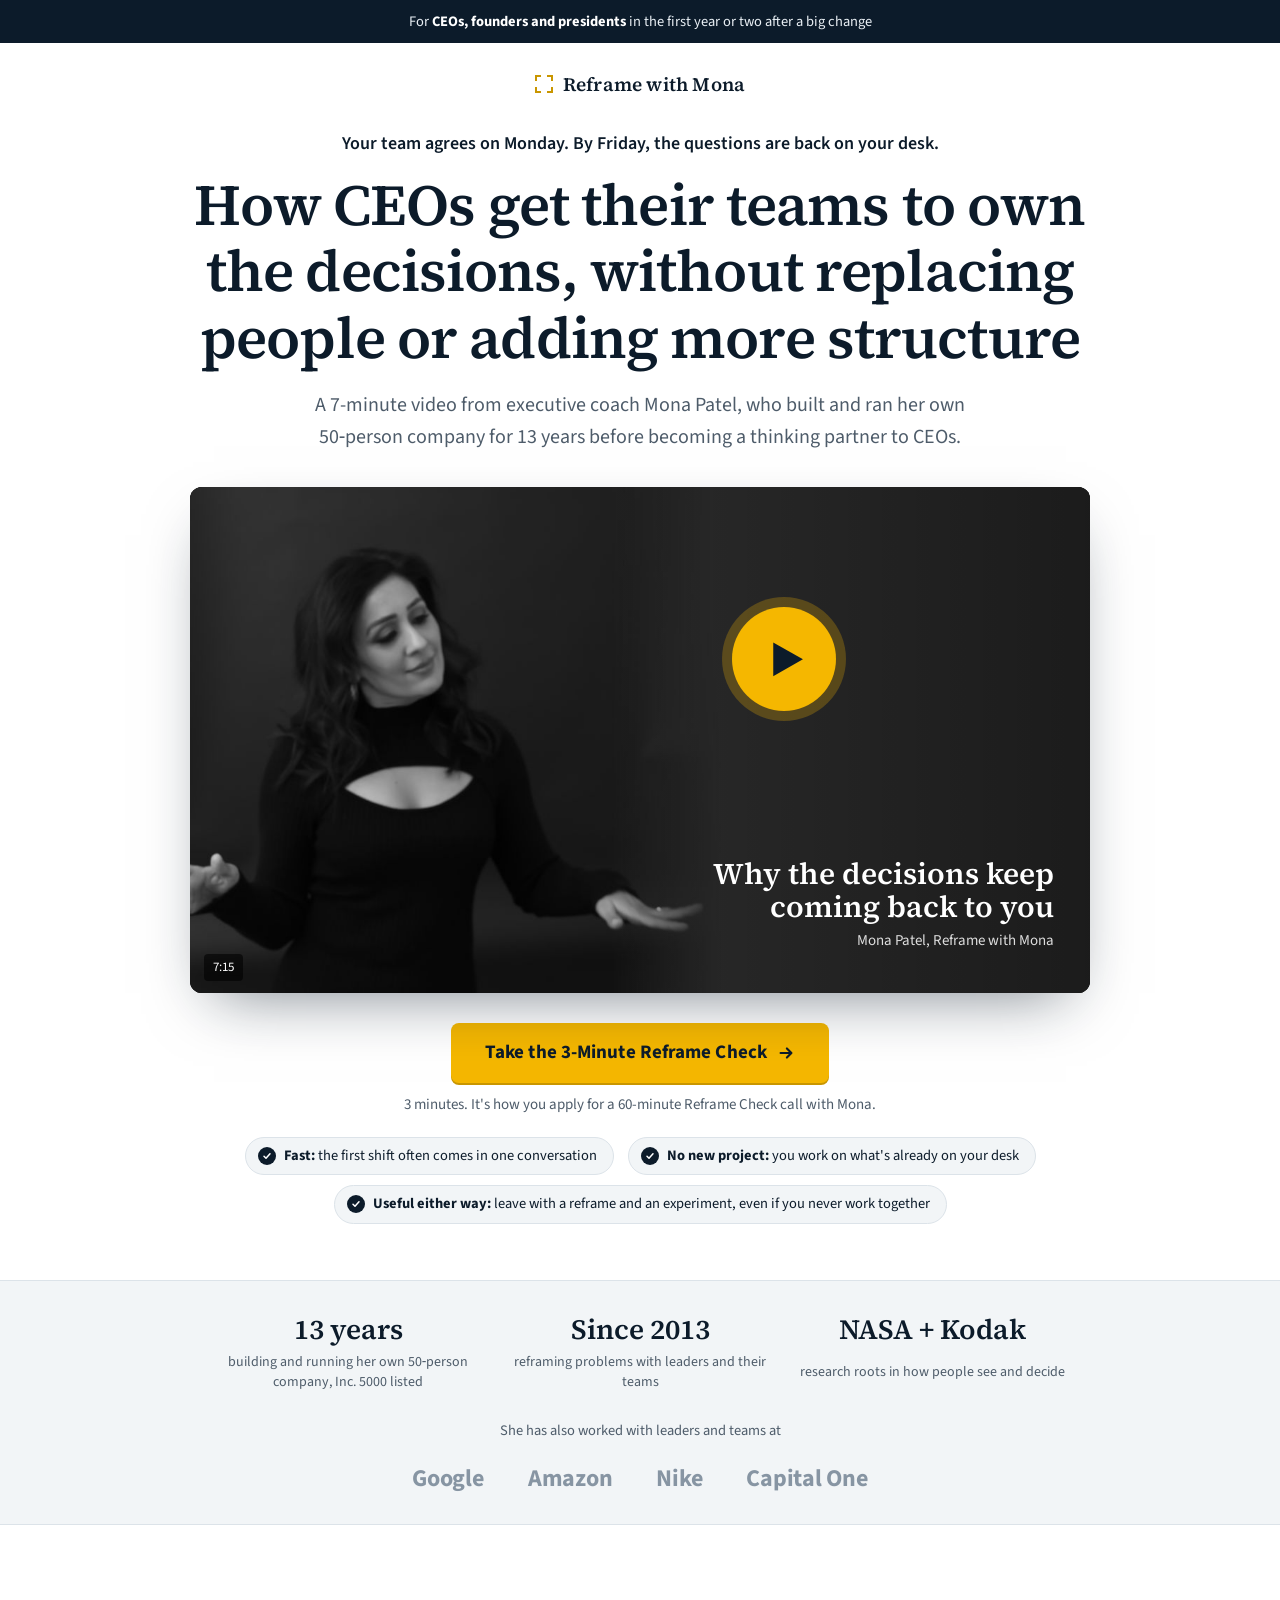
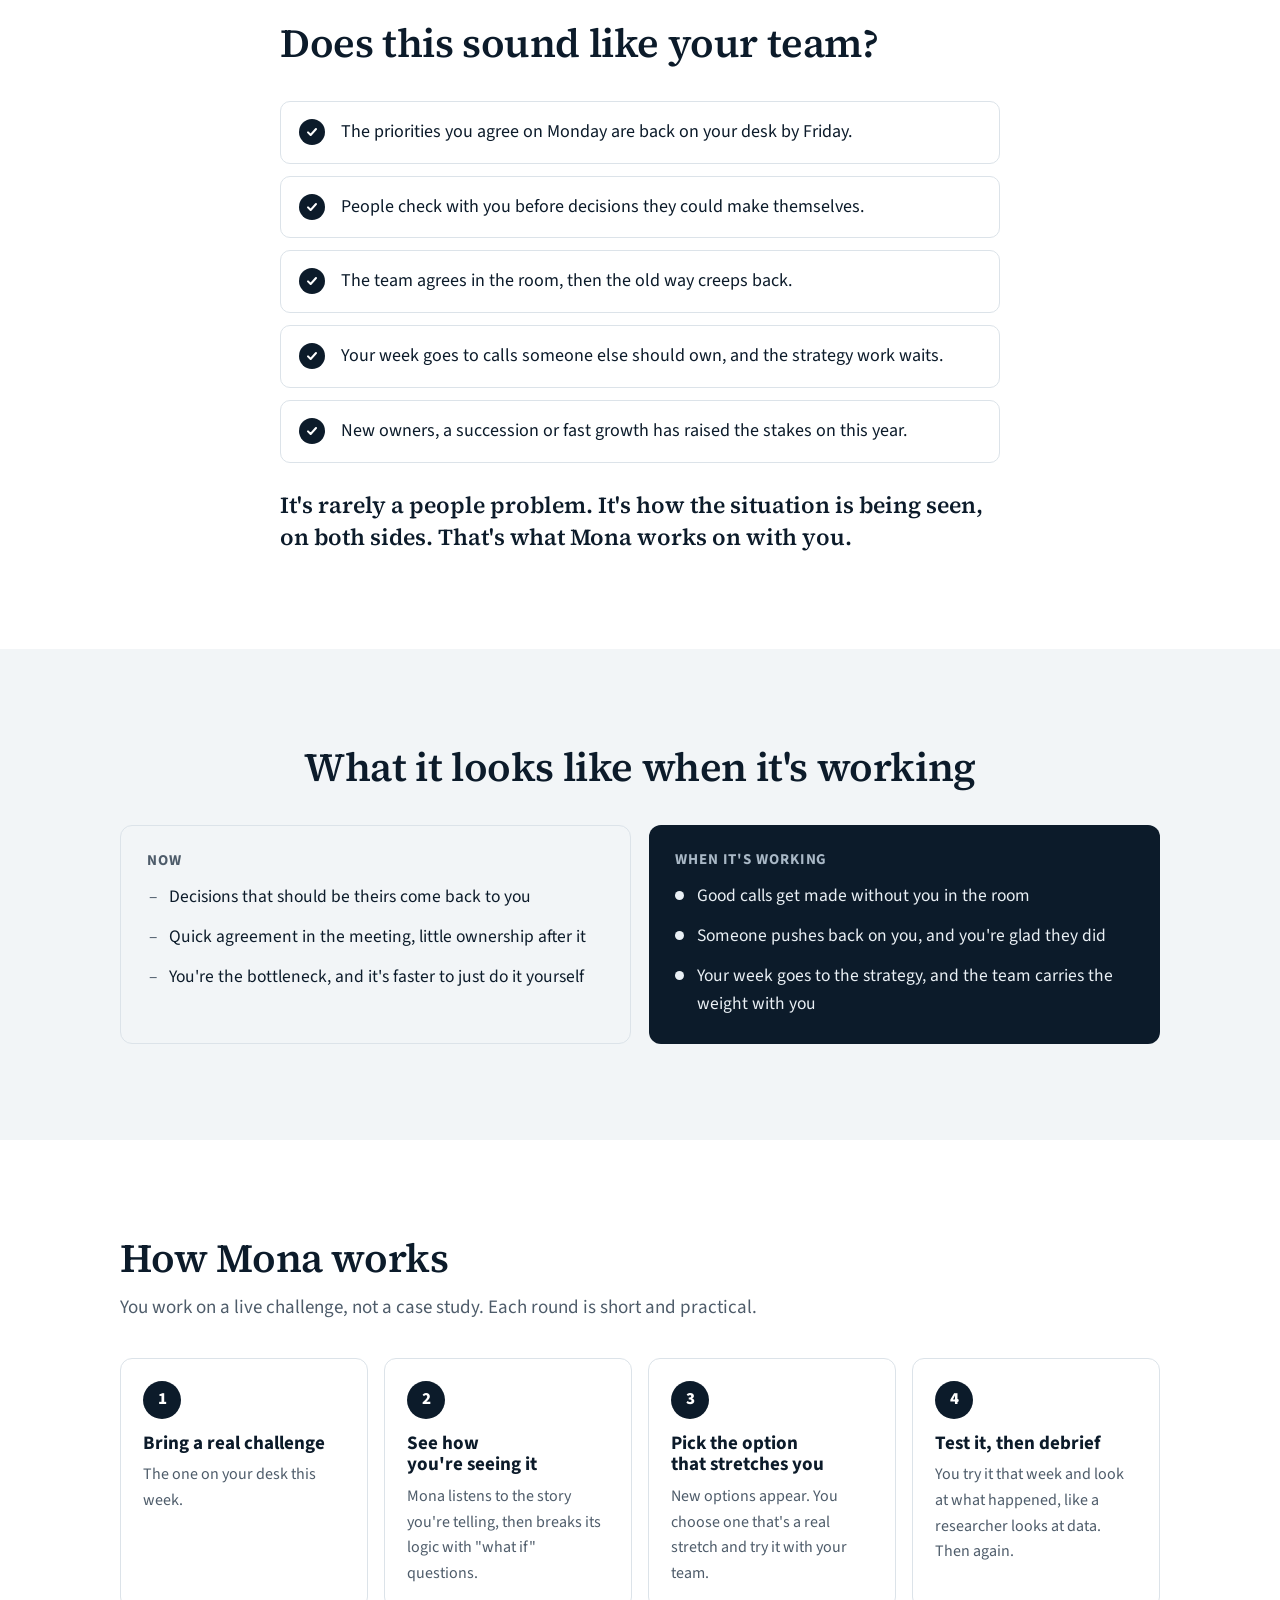
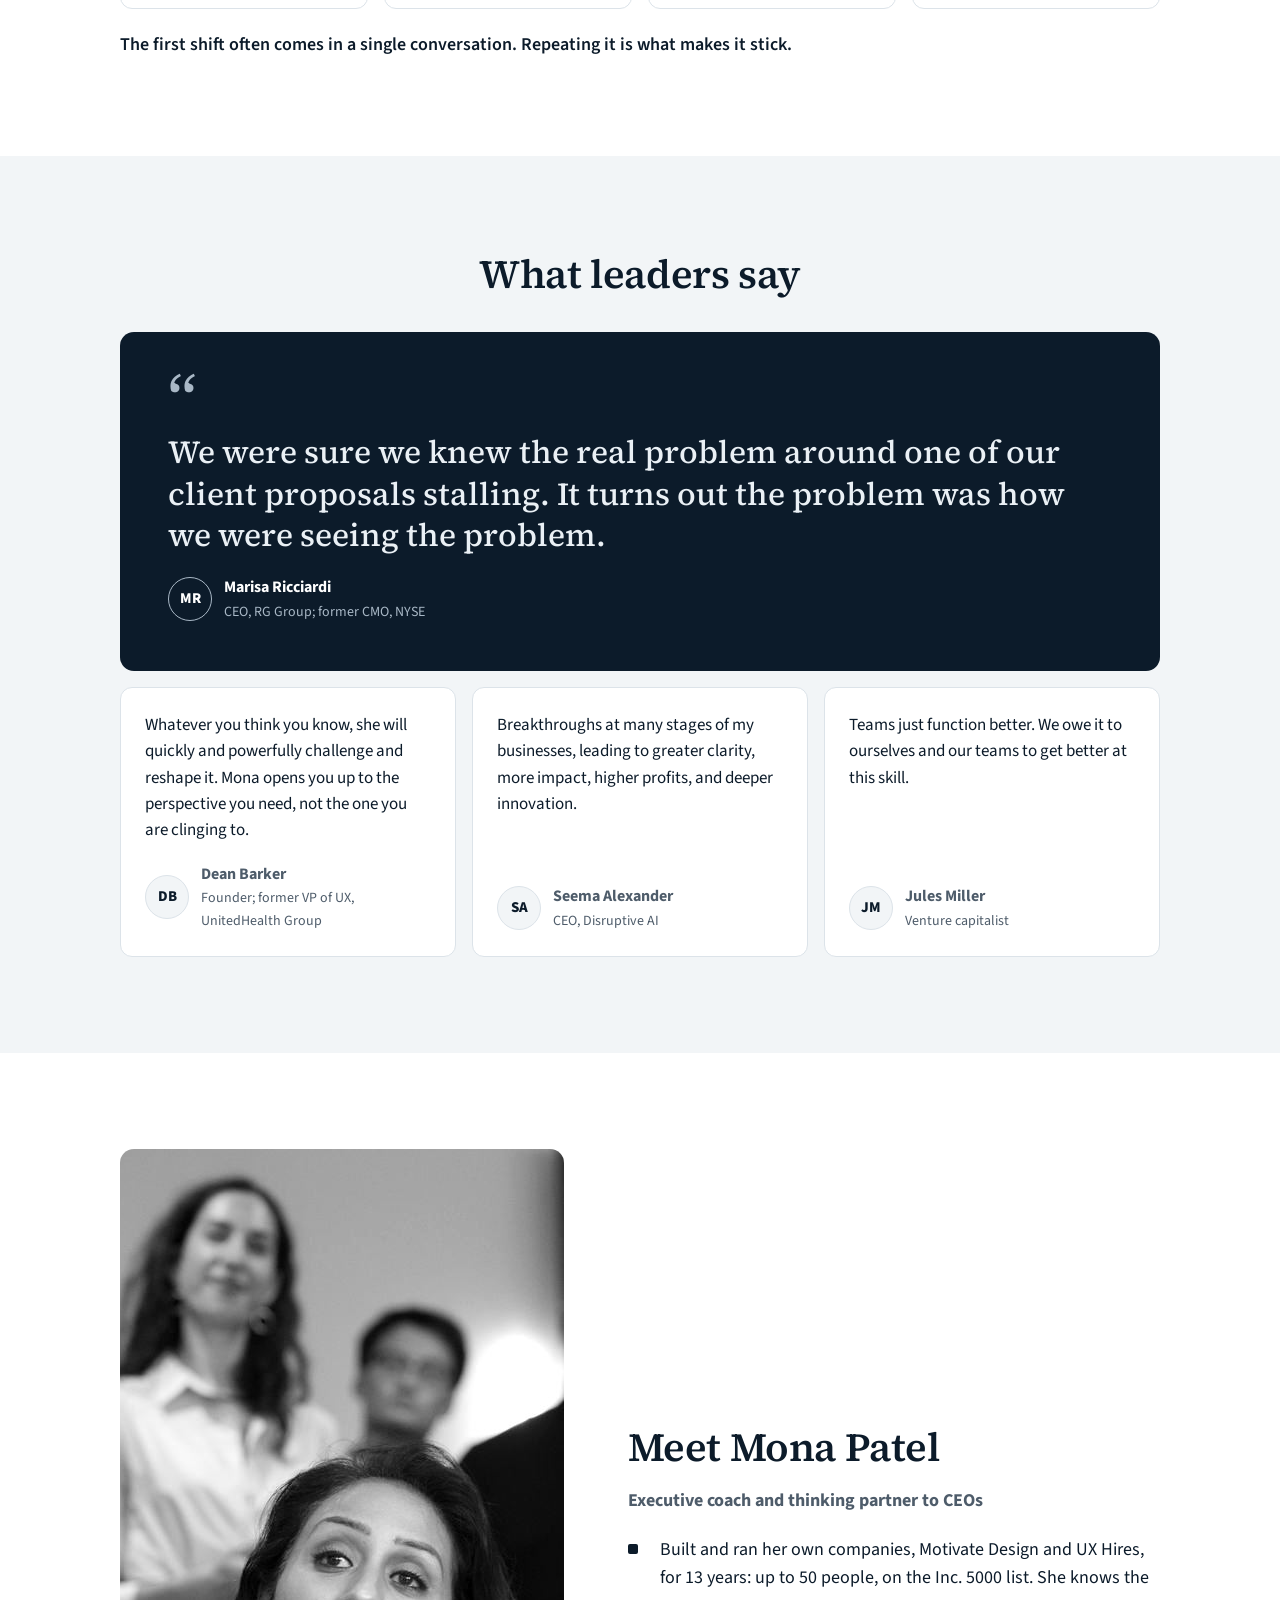
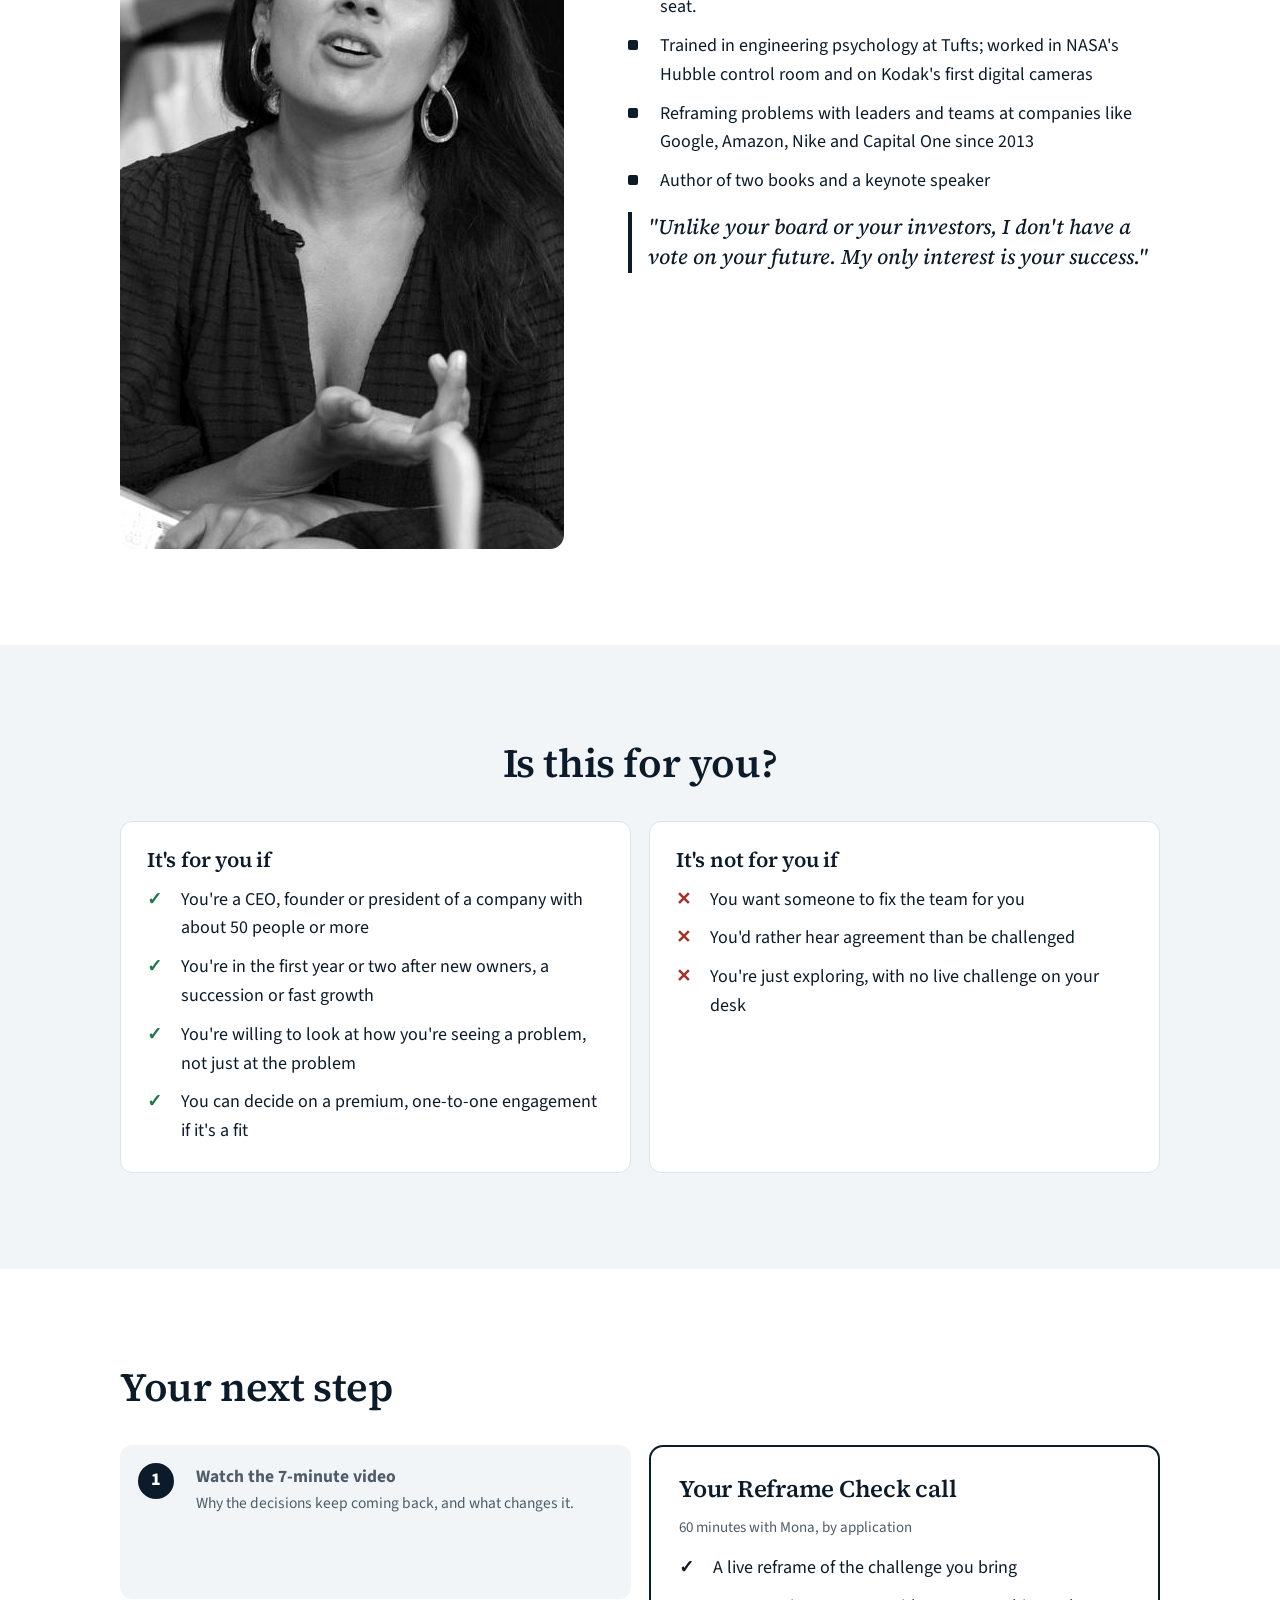
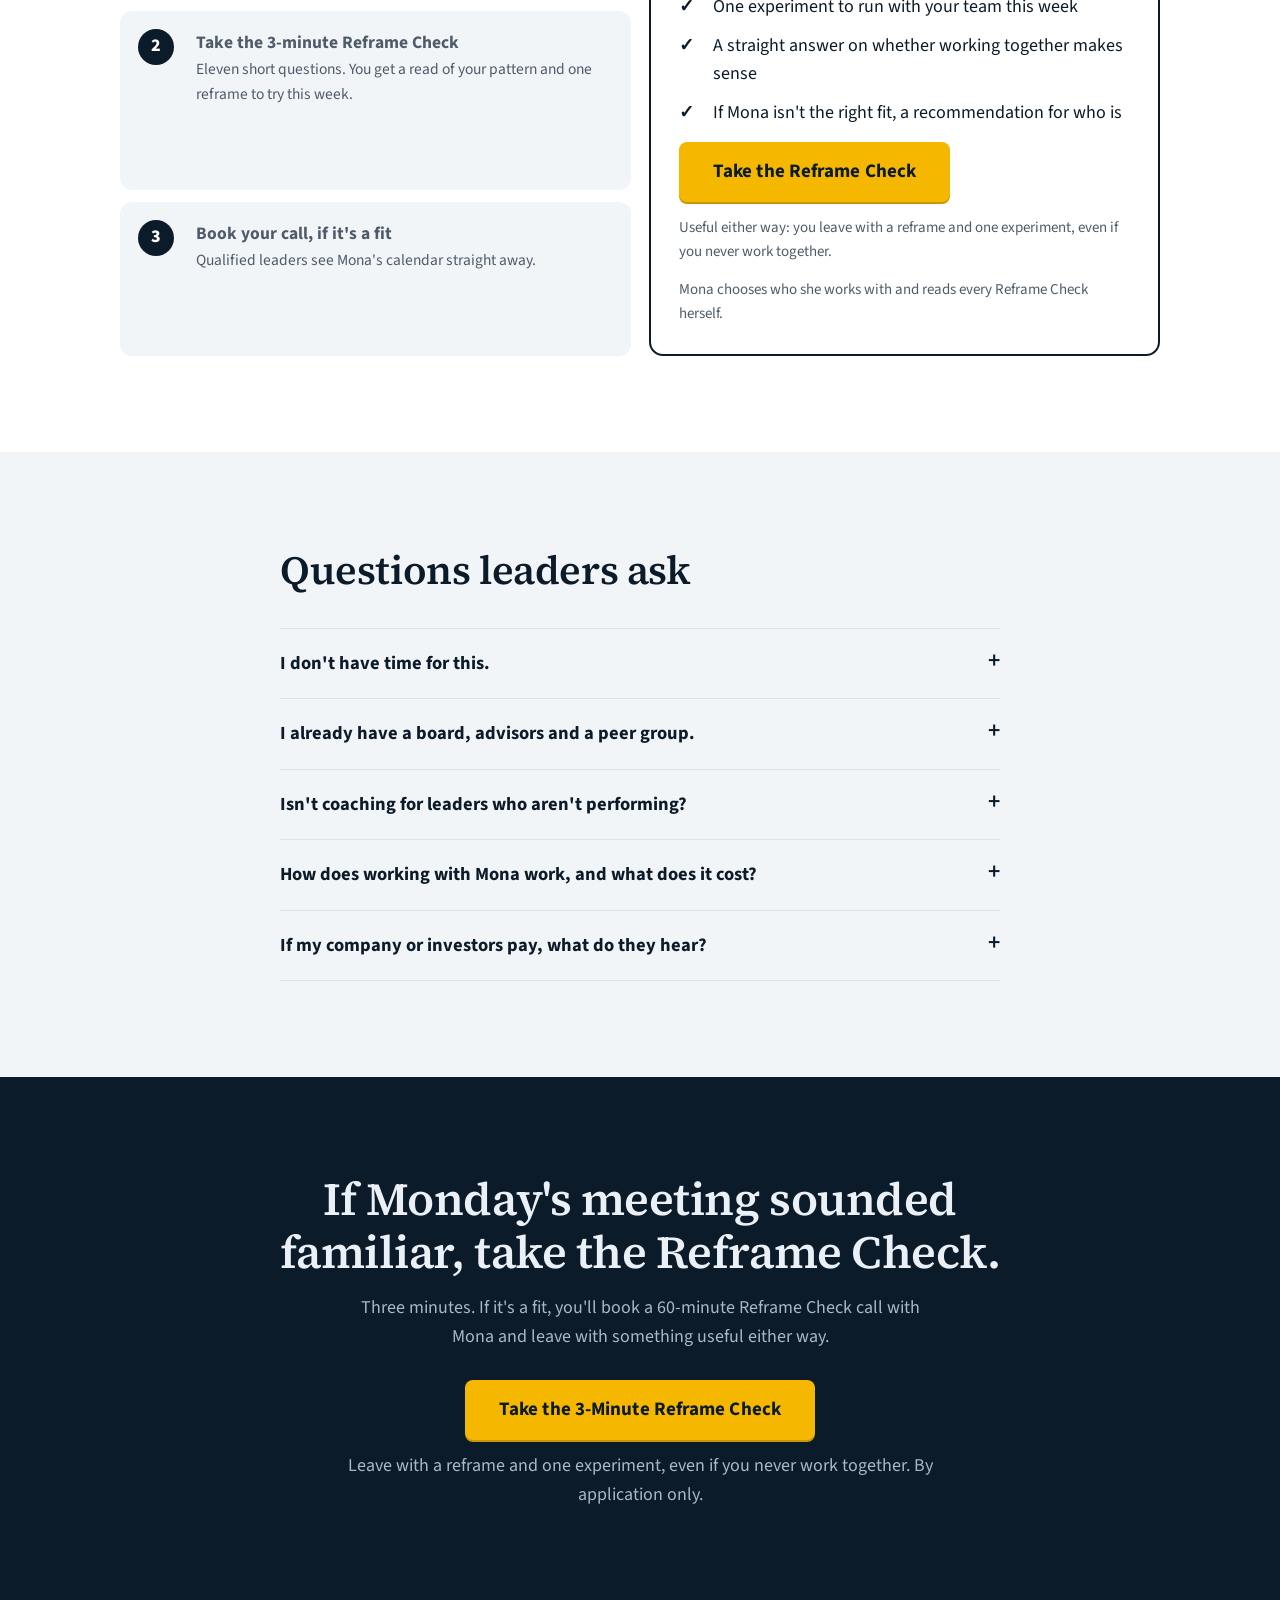
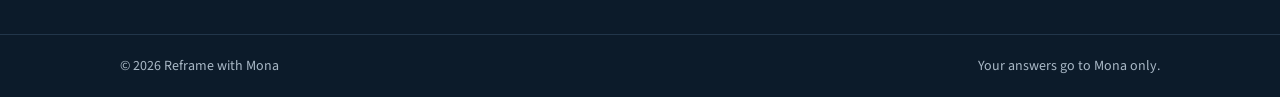
==== commit ba4ae9c5: "Reframe Check: email first, every step to the Reframe Leads sheet; rename the call Name and email ar" ====
--- a/ceo/index.html
+++ b/ceo/index.html
@@ -43,7 +43,7 @@
 
     <div class="hero-cta">
       <button class="cta" type="button" data-open-check>Take the 3-Minute Reframe Check<svg viewBox="0 0 20 20" aria-hidden="true"><path d="M4 10h11M11 5l5 5-5 5" fill="none" stroke="currentColor" stroke-width="2.4" stroke-linecap="round" stroke-linejoin="round"/></svg></button>
-      <p class="cta-note">3 minutes. It's how you apply for a 60-minute Discovery/Match Call with Mona.</p>
+      <p class="cta-note">3 minutes. It's how you apply for a 60-minute Reframe Check call with Mona.</p>
       <ul class="assure">
         <li><span><b>Fast:</b> the first shift often comes in one conversation</span></li>
         <li><span><b>No new project:</b> you work on what's already on your desk</span></li>
@@ -191,7 +191,7 @@
           <li><span><b>Book your call, if it's a fit</b><span>Qualified leaders see Mona's calendar straight away.</span></span></li>
         </ol>
         <div class="call-card">
-          <h3>The Discovery/Match Call</h3>
+          <h3>Your Reframe Check call</h3>
           <p class="meta">60 minutes with Mona, by application</p>
           <ul>
             <li>A live reframe of the challenge you bring</li>
@@ -214,7 +214,7 @@
         <details><summary>I don't have time for this.</summary><p>Your calendar is part of what you'd be fixing. This doesn't add a project. You work on what's already on your desk: the decision you keep putting off, the conversation you're rehearsing, the board meeting next week. Between conversations, a short voice note is often enough to reframe something before it costs you a day.</p></details>
         <details><summary>I already have a board, advisors and a peer group.</summary><p>Keep them. Each of them has a stake in you: your board evaluates you, your team depends on you, your investors have their own timeline. A peer group gives you breadth. It can't give you depth on your team, inside your company.</p></details>
         <details><summary>Isn't coaching for leaders who aren't performing?</summary><p>The leaders Mona works with are performing. They keep someone in their corner for the reason elite athletes do: the stakes are high and they want an edge.</p></details>
-        <details><summary>How does working with Mona work, and what does it cost?</summary><p>It's a premium, one-to-one engagement, priced like a senior advisor. You work on live decisions in regular conversations, with short voice notes in between when something comes up. If the Discovery/Match Call shows it's a fit, Mona walks you through how it would work for you and the investment.</p></details>
+        <details><summary>How does working with Mona work, and what does it cost?</summary><p>It's a premium, one-to-one engagement, priced like a senior advisor. You work on live decisions in regular conversations, with short voice notes in between when something comes up. If the Reframe Check call shows it's a fit, Mona walks you through how it would work for you and the investment.</p></details>
         <details><summary>If my company or investors pay, what do they hear?</summary><p>The goals you agree together, never the content. What you say stays between you and Mona.</p></details>
       </div>
     </div>
@@ -223,7 +223,7 @@
   <section class="final">
     <div class="wrap">
       <h2>If Monday's meeting sounded familiar, take the Reframe Check.</h2>
-      <p>Three minutes. If it's a fit, you'll book a 60-minute Discovery/Match Call with Mona and leave with something useful either way.</p>
+      <p>Three minutes. If it's a fit, you'll book a 60-minute Reframe Check call with Mona and leave with something useful either way.</p>
       <button class="cta" type="button" data-open-check>Take the 3-Minute Reframe Check</button>
       <p class="cta-note">Leave with a reframe and one experiment, even if you never work together. By application only.</p>
     </div>
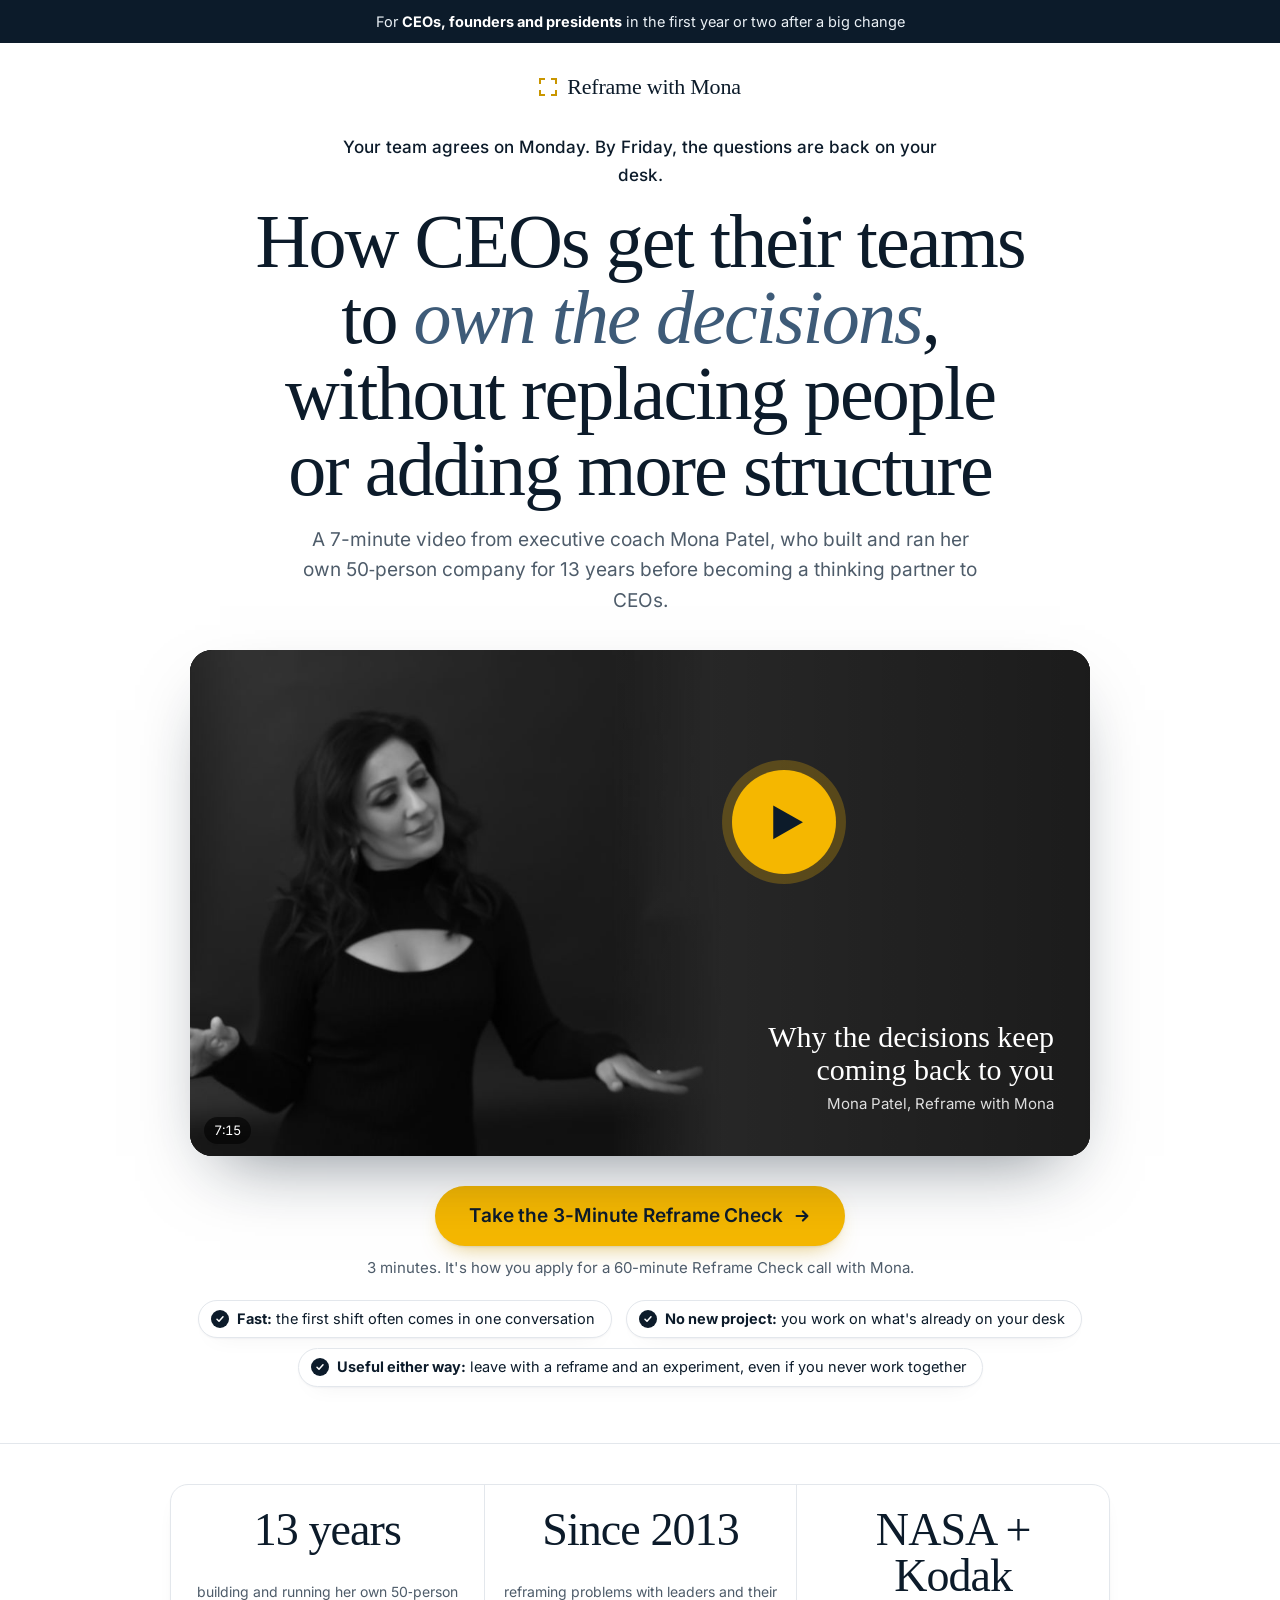
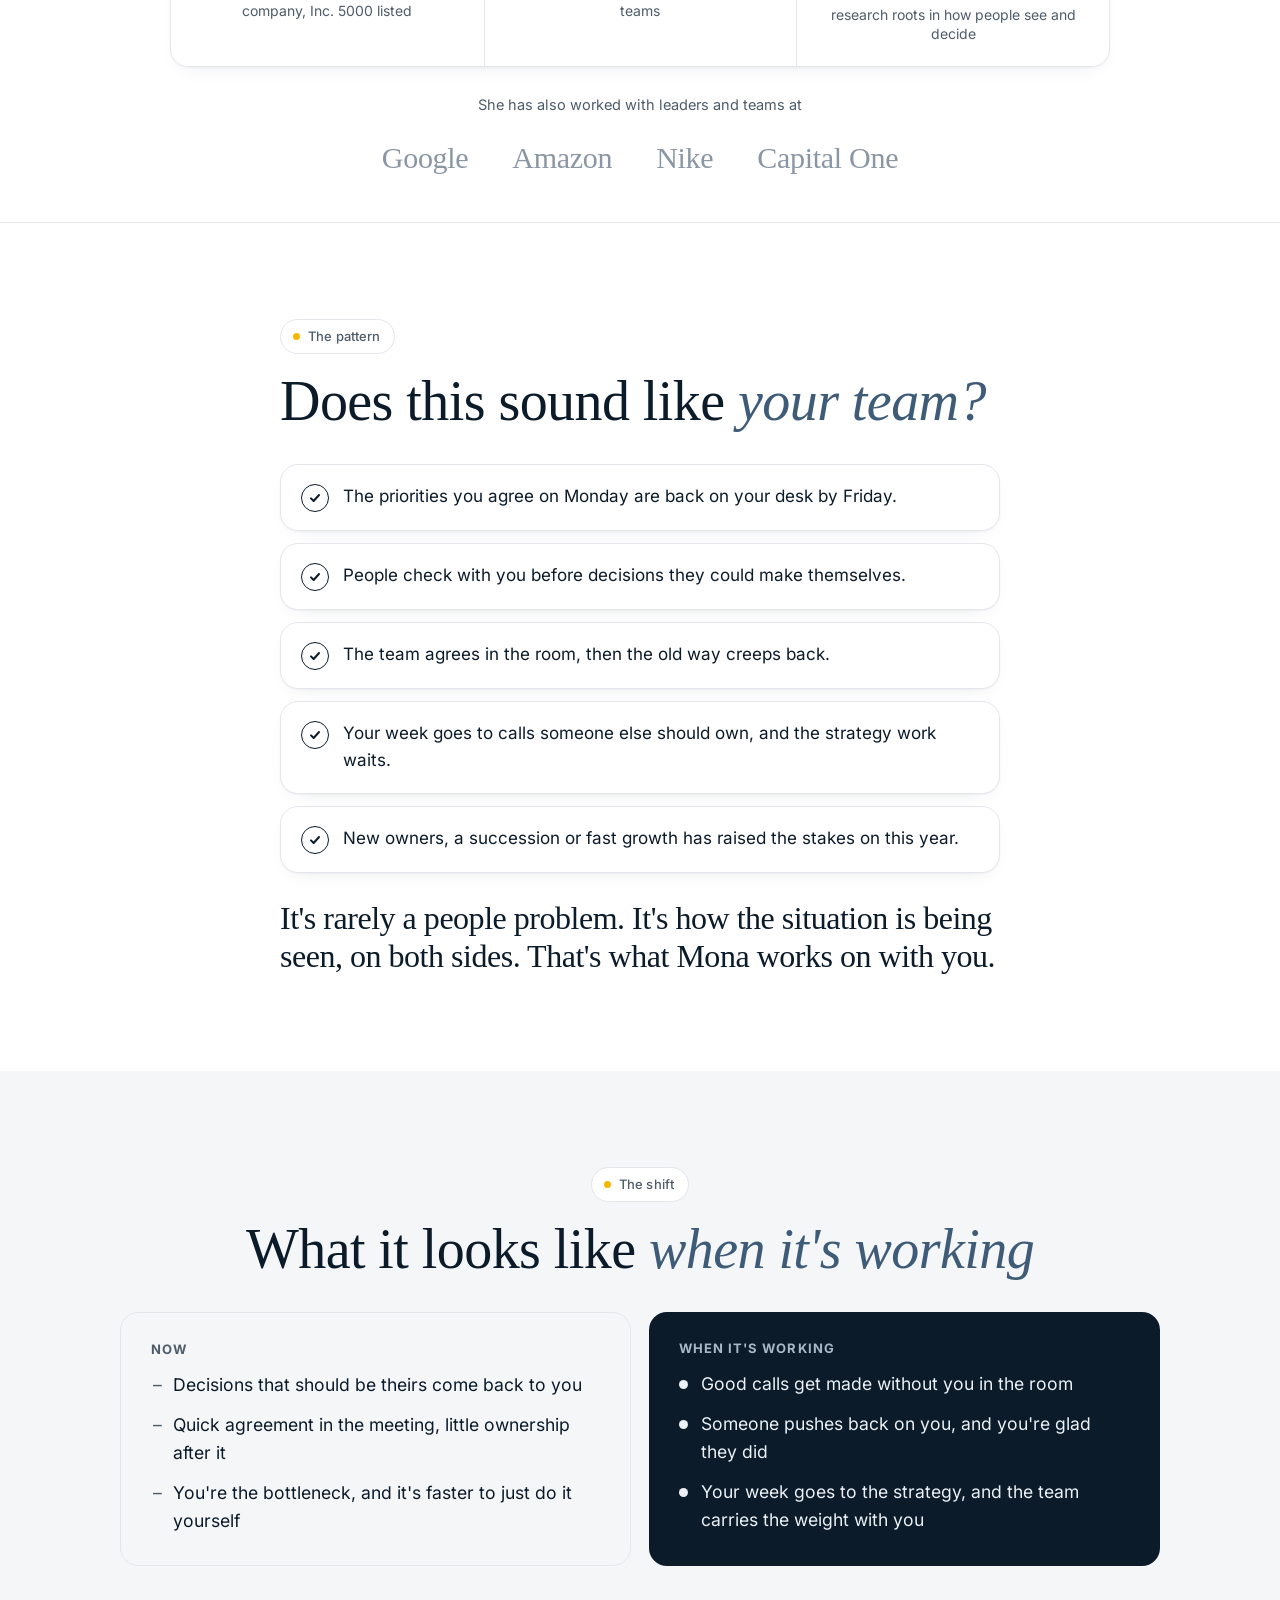
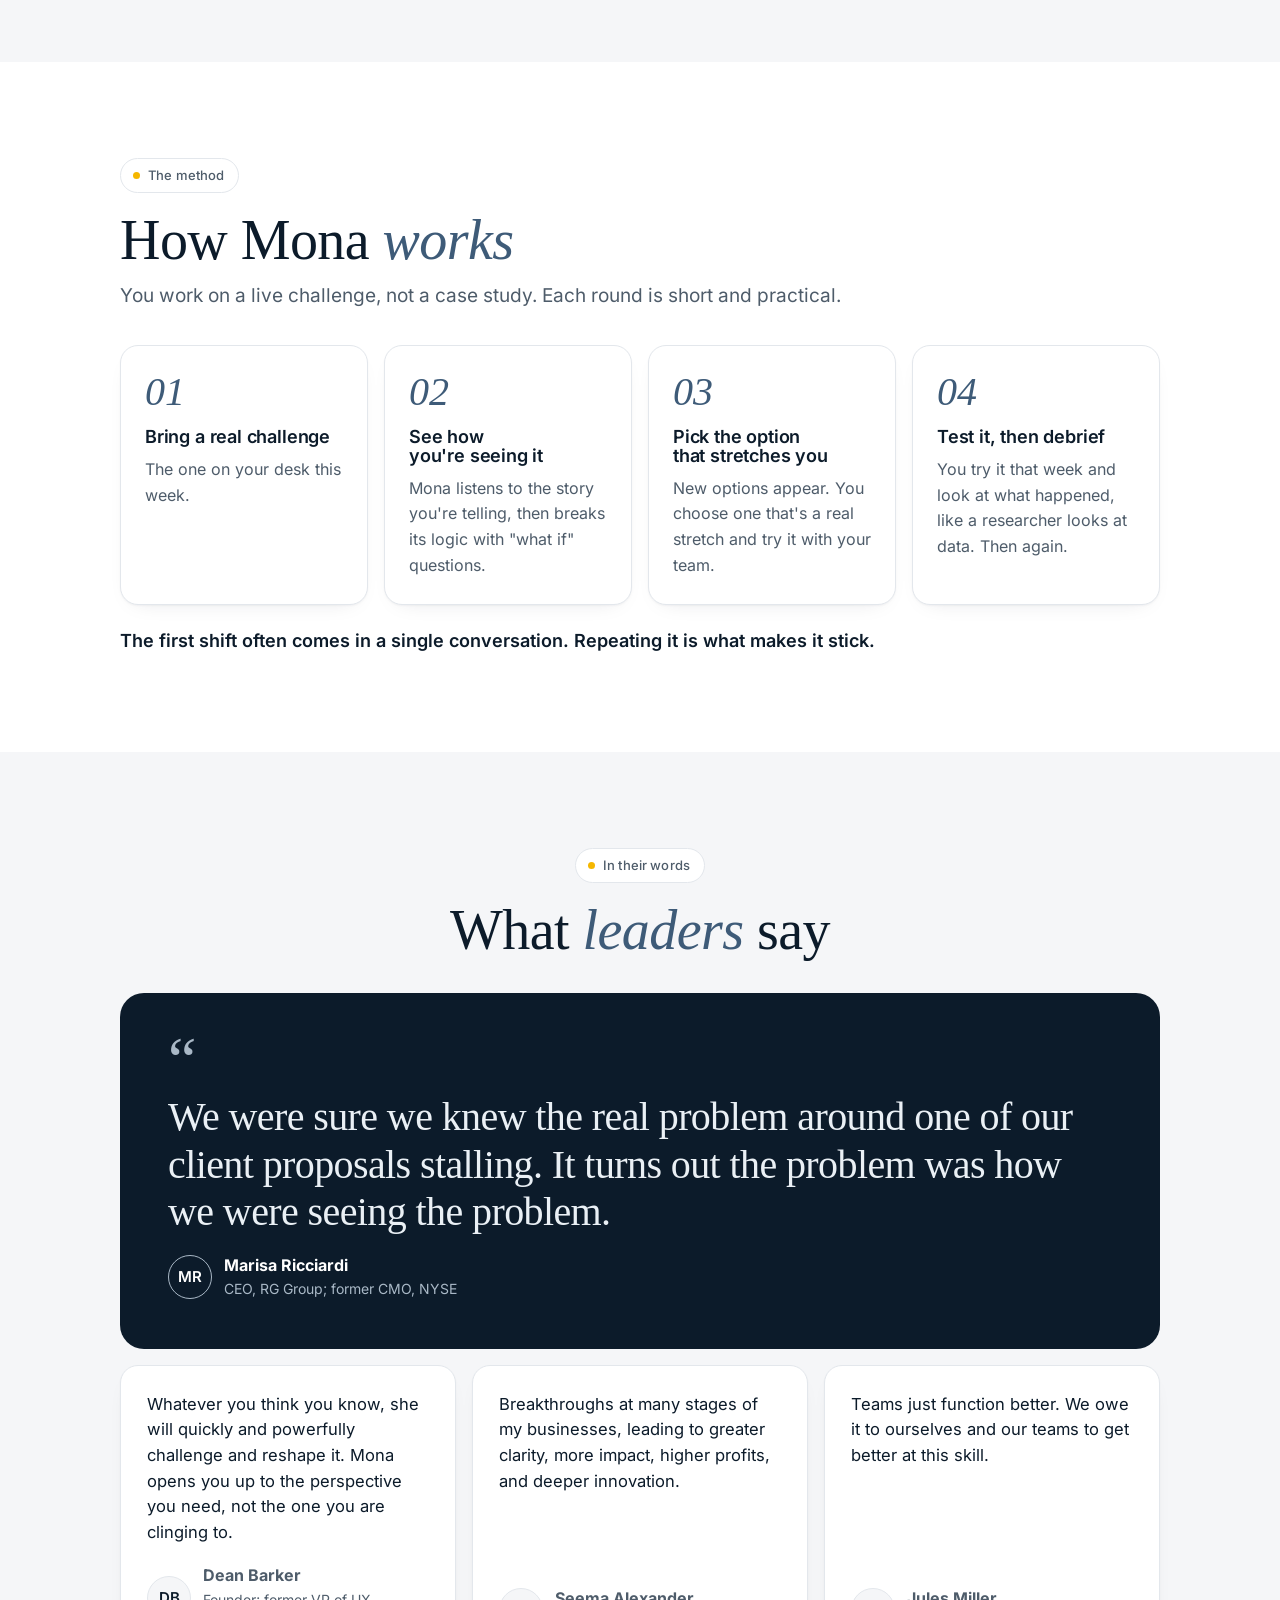
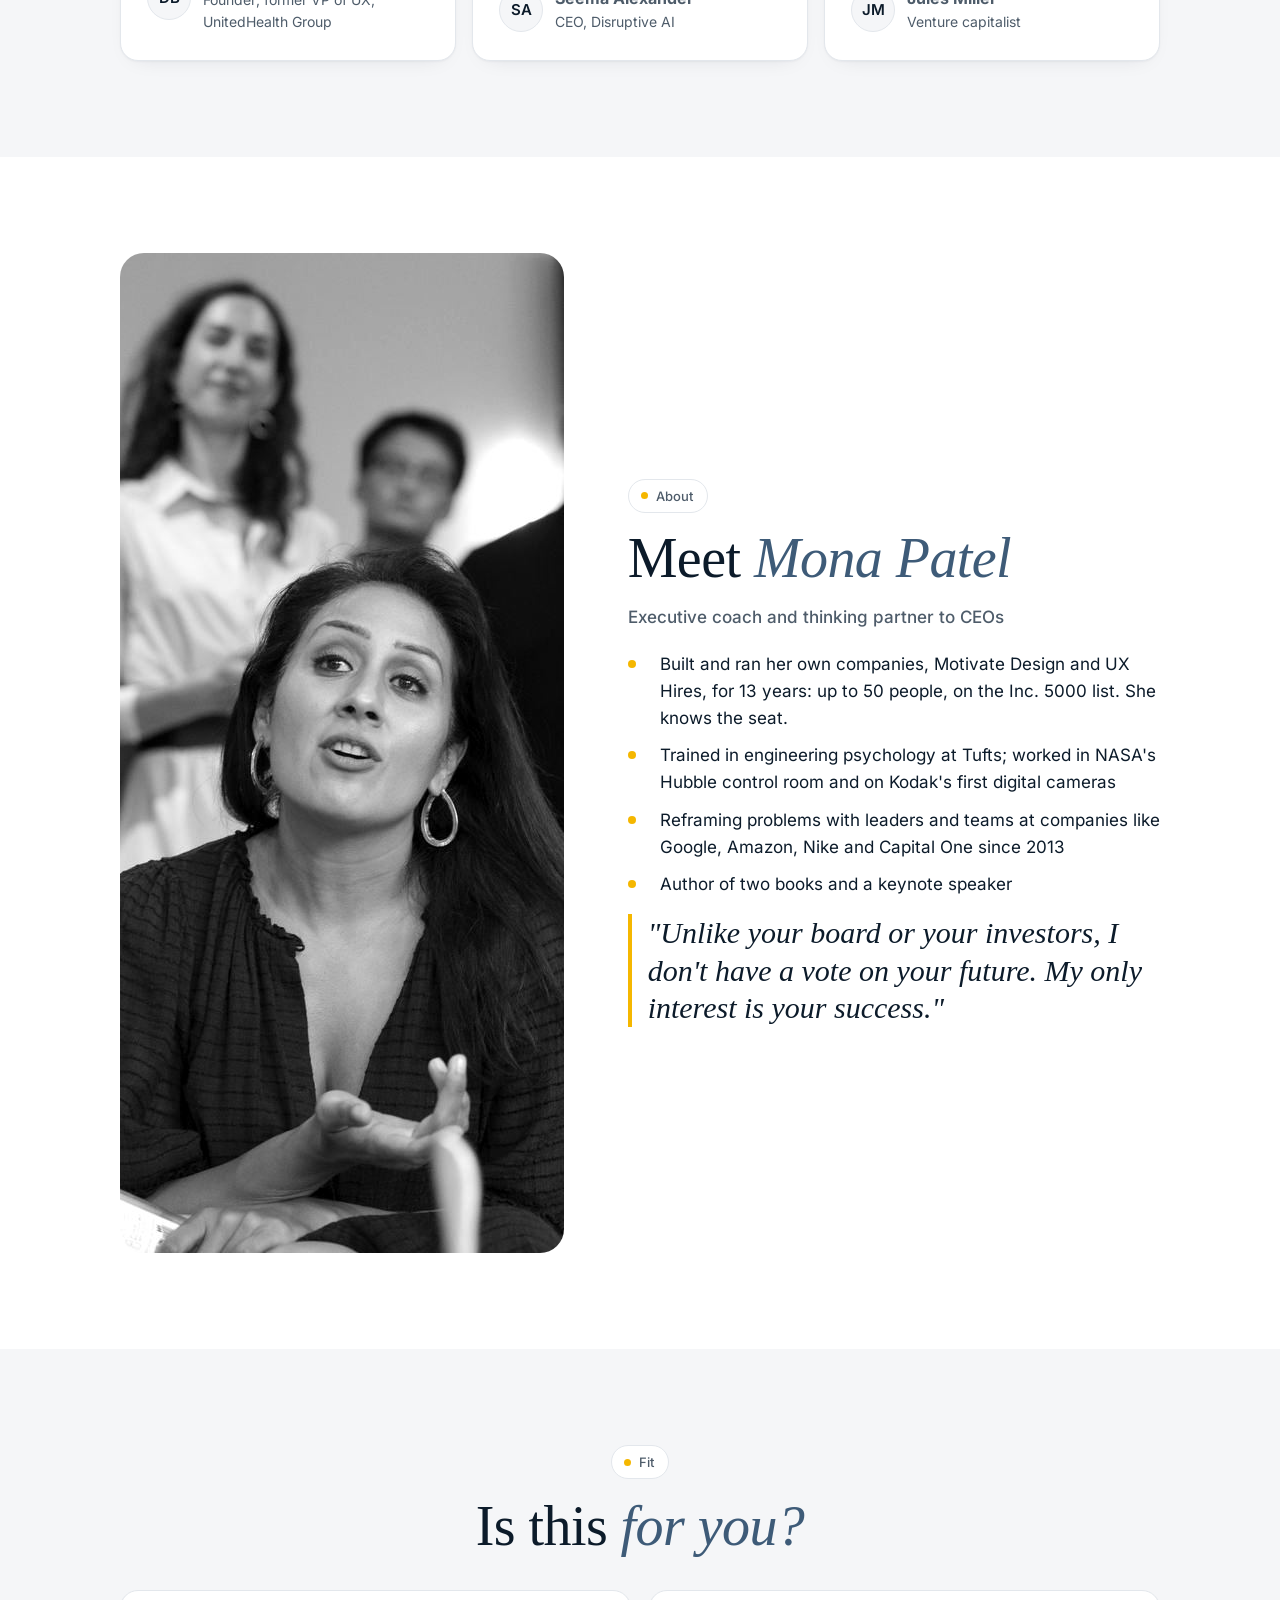
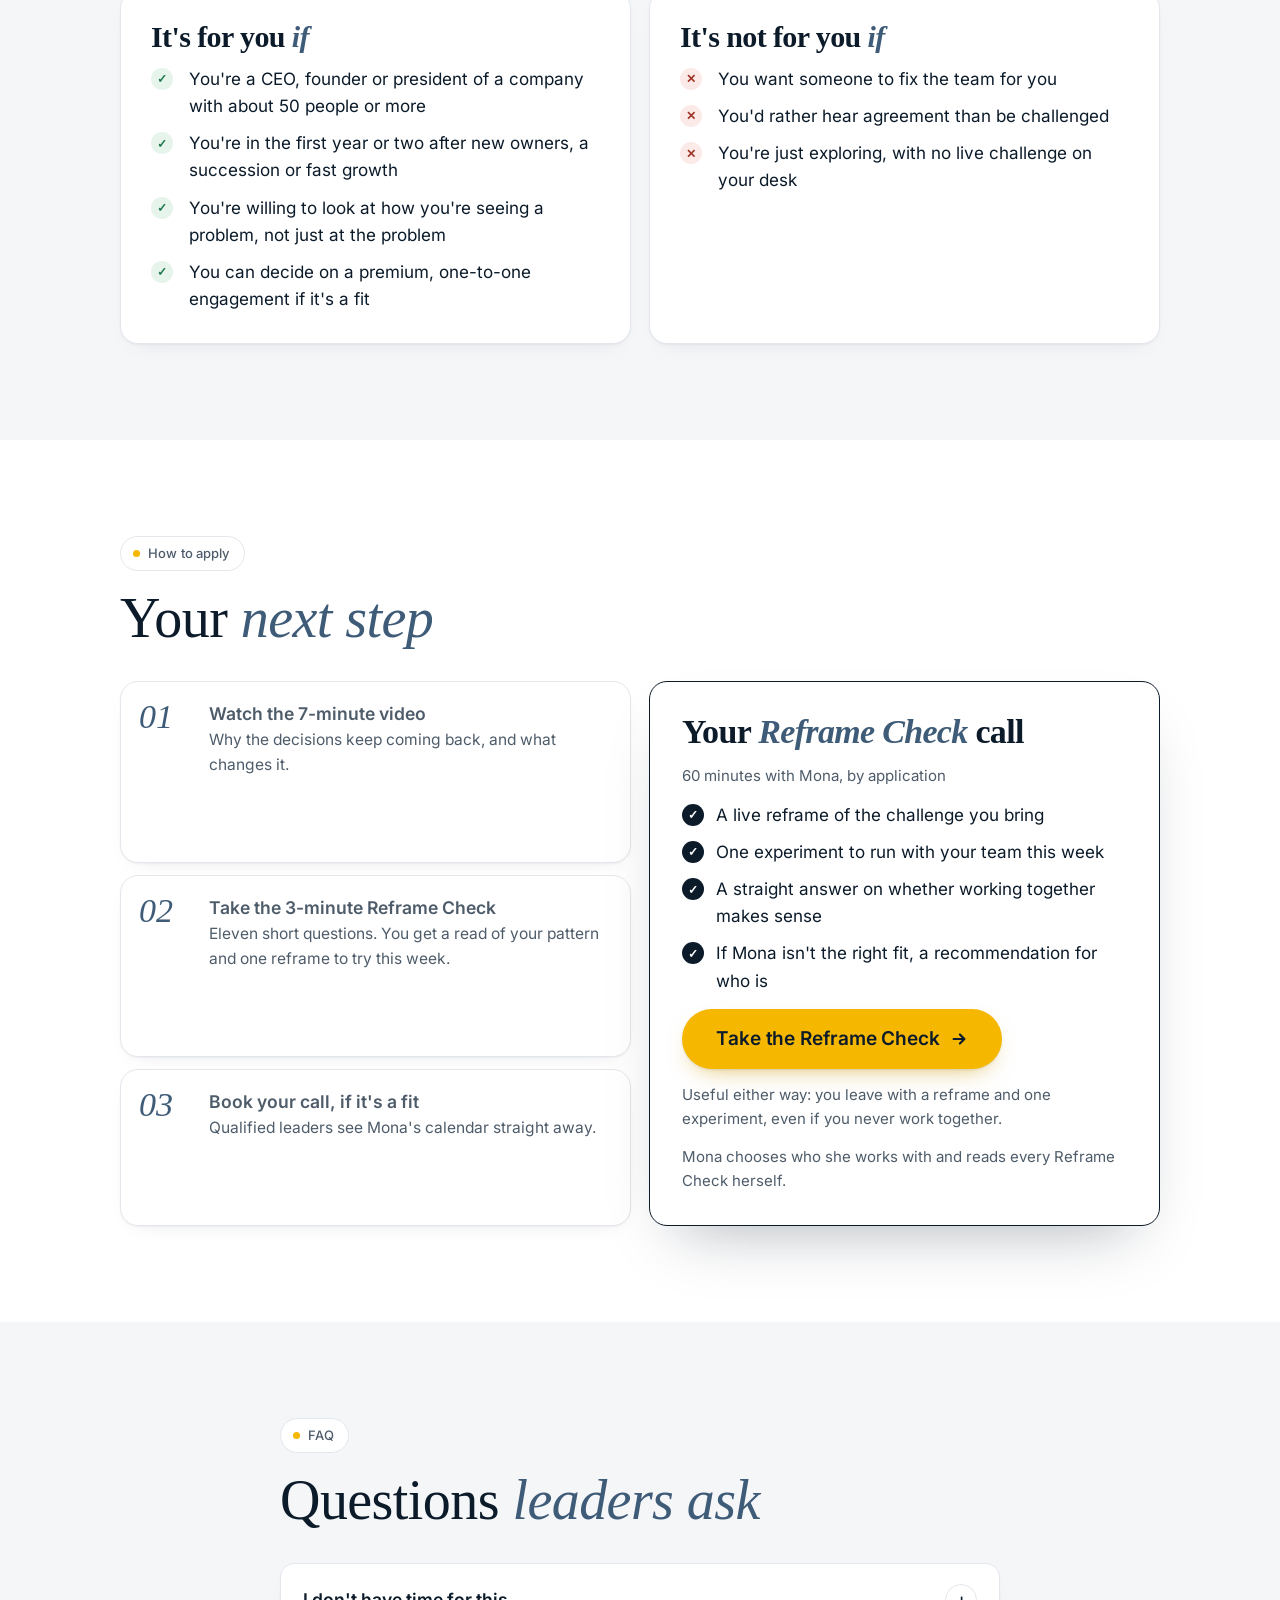
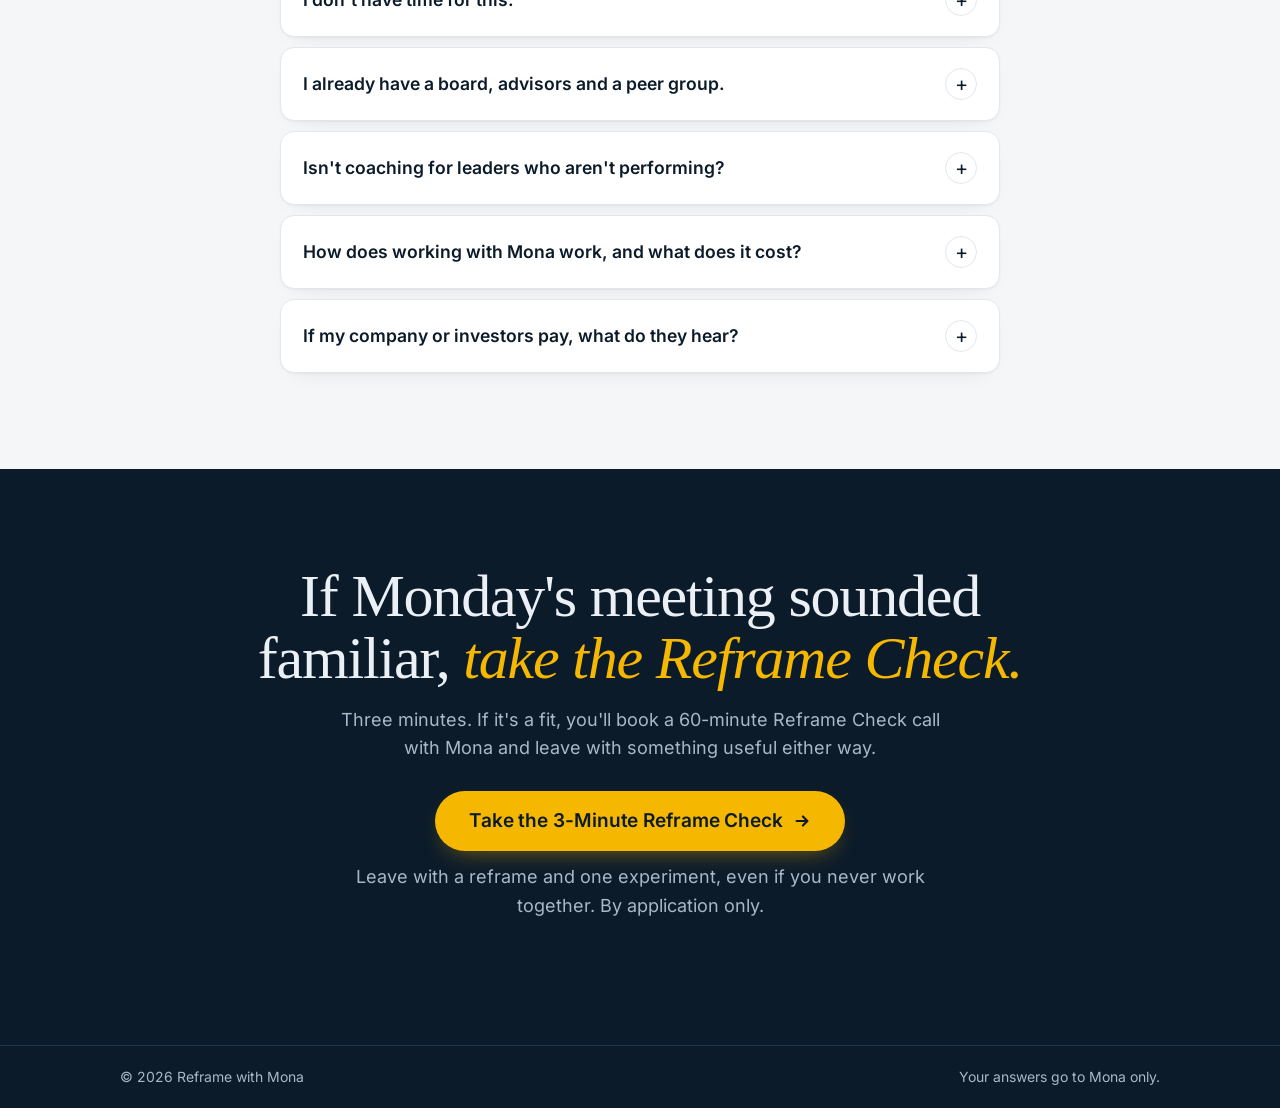
==== commit 5b858400: "UI v2 draft: Instrument Serif + Inter, italic accents, pill labels, soft cards (not live) Co-Authore" ====
--- a/ceo/index.html
+++ b/ceo/index.html
@@ -16,8 +16,8 @@
 <meta name="twitter:card" content="summary_large_image">
 <meta name="theme-color" content="#0C1B2A">
 <link rel="icon" href="/assets/favicon.svg" type="image/svg+xml">
-<link rel="preload" href="/assets/fonts/source-serif-4-latin-600-normal.woff2" as="font" type="font/woff2" crossorigin>
-<link rel="preload" href="/assets/fonts/source-sans-3-latin-400-normal.woff2" as="font" type="font/woff2" crossorigin>
+<link rel="preload" href="/assets/fonts/instrument-serif-latin-400-normal.woff2" as="font" type="font/woff2" crossorigin>
+<link rel="preload" href="/assets/fonts/inter-latin-400-normal.woff2" as="font" type="font/woff2" crossorigin>
 <link rel="preload" href="/assets/img/hero.jpg" as="image">
 <link rel="stylesheet" href="/assets/vsl.css">
 </head>
@@ -28,7 +28,7 @@
 
   <header class="hero wrap">
     <p class="pre">Your team agrees on Monday. By Friday, the questions are back on your desk.</p>
-    <h1>How CEOs get their teams to own the decisions, without replacing people or adding more structure</h1>
+    <h1>How CEOs get their teams to <em>own the decisions</em>, without replacing people or adding more structure</h1>
     <p class="sub">A 7-minute video from executive coach Mona Patel, who built and ran her own 50&#8209;person company for 13 years before becoming a thinking partner to CEOs.</p>
 
     <div class="video" id="player">
@@ -66,7 +66,7 @@
 
   <section class="sec">
     <div class="wrap narrow">
-      <div class="sec-head"><h2>Does this sound like your team?</h2></div>
+      <div class="sec-head"><span class="eyebrow">The pattern</span><h2>Does this sound like <em>your team?</em></h2></div>
       <ul class="checks">
         <li>The priorities you agree on Monday are back on your desk by Friday.</li>
         <li>People check with you before decisions they could make themselves.</li>
@@ -80,7 +80,7 @@
 
   <section class="sec alt">
     <div class="wrap">
-      <div class="sec-head center"><h2>What it looks like when it's working</h2></div>
+      <div class="sec-head center"><span class="eyebrow">The shift</span><h2>What it looks like <em>when it's working</em></h2></div>
       <div class="ba">
         <div class="before">
           <h3>Now</h3>
@@ -104,7 +104,7 @@
 
   <section class="sec">
     <div class="wrap">
-      <div class="sec-head"><h2>How Mona works</h2><p class="intro">You work on a live challenge, not a case study. Each round is short and practical.</p></div>
+      <div class="sec-head"><span class="eyebrow">The method</span><h2>How Mona <em>works</em></h2><p class="intro">You work on a live challenge, not a case study. Each round is short and practical.</p></div>
       <ol class="method method-wrap">
         <li><h3>Bring a real challenge</h3><p>The one on your desk this week.</p></li>
         <li><h3>See how you're seeing it</h3><p>Mona listens to the story you're telling, then breaks its logic with "what if" questions.</p></li>
@@ -117,7 +117,7 @@
 
   <section class="sec alt">
     <div class="wrap">
-      <div class="sec-head center"><h2>What leaders say</h2></div>
+      <div class="sec-head center"><span class="eyebrow">In their words</span><h2>What <em>leaders</em> say</h2></div>
       <figure class="feature-quote" style="margin:0">
         <blockquote>We were sure we knew the real problem around one of our client proposals stalling. It turns out the problem was how we were seeing the problem.</blockquote>
         <figcaption class="who"><span class="av">MR</span><span><b>Marisa Ricciardi</b><span>CEO, RG Group; former CMO, NYSE</span></span></figcaption>
@@ -143,7 +143,7 @@
     <div class="wrap about">
       <img src="/assets/img/mona-speaking.jpg" alt="Mona Patel speaking with a room of leaders" width="820" height="1000" loading="lazy">
       <div class="text">
-        <h2>Meet Mona Patel</h2>
+        <span class="eyebrow" style="justify-self:start;margin-bottom:0">About</span><h2>Meet <em>Mona Patel</em></h2>
         <p class="role">Executive coach and thinking partner to CEOs</p>
         <ul class="creds">
           <li>Built and ran her own companies, Motivate Design and UX Hires, for 13 years: up to 50 people, on the Inc. 5000 list. She knows the seat.</li>
@@ -158,10 +158,10 @@
 
   <section class="sec alt">
     <div class="wrap">
-      <div class="sec-head center"><h2>Is this for you?</h2></div>
+      <div class="sec-head center"><span class="eyebrow">Fit</span><h2>Is this <em>for you?</em></h2></div>
       <div class="fit">
         <div class="yes">
-          <h3>It's for you if</h3>
+          <h3>It's for you <em>if</em></h3>
           <ul>
             <li>You're a CEO, founder or president of a company with about 50 people or more</li>
             <li>You're in the first year or two after new owners, a succession or fast growth</li>
@@ -170,7 +170,7 @@
           </ul>
         </div>
         <div class="no">
-          <h3>It's not for you if</h3>
+          <h3>It's not for you <em>if</em></h3>
           <ul>
             <li>You want someone to fix the team for you</li>
             <li>You'd rather hear agreement than be challenged</li>
@@ -183,7 +183,7 @@
 
   <section class="sec">
     <div class="wrap">
-      <div class="sec-head"><h2>Your next step</h2></div>
+      <div class="sec-head"><span class="eyebrow">How to apply</span><h2>Your <em>next step</em></h2></div>
       <div class="call">
         <ol class="steps">
           <li><span><b>Watch the 7-minute video</b><span>Why the decisions keep coming back, and what changes it.</span></span></li>
@@ -191,7 +191,7 @@
           <li><span><b>Book your call, if it's a fit</b><span>Qualified leaders see Mona's calendar straight away.</span></span></li>
         </ol>
         <div class="call-card">
-          <h3>Your Reframe Check call</h3>
+          <h3>Your <em>Reframe Check</em> call</h3>
           <p class="meta">60 minutes with Mona, by application</p>
           <ul>
             <li>A live reframe of the challenge you bring</li>
@@ -199,7 +199,7 @@
             <li>A straight answer on whether working together makes sense</li>
             <li>If Mona isn't the right fit, a recommendation for who is</li>
           </ul>
-          <button class="cta" type="button" data-open-check style="justify-self:start">Take the Reframe Check</button>
+          <button class="cta" type="button" data-open-check style="justify-self:start">Take the Reframe Check<svg viewBox="0 0 20 20" aria-hidden="true"><path d="M4 10h11M11 5l5 5-5 5" fill="none" stroke="currentColor" stroke-width="2.4" stroke-linecap="round" stroke-linejoin="round"/></svg></button>
           <p class="cta-note">Useful either way: you leave with a reframe and one experiment, even if you never work together.</p>
           <p class="cta-note">Mona chooses who she works with and reads every Reframe Check herself.</p>
         </div>
@@ -209,7 +209,7 @@
 
   <section class="sec alt">
     <div class="wrap narrow">
-      <div class="sec-head"><h2>Questions leaders ask</h2></div>
+      <div class="sec-head"><span class="eyebrow">FAQ</span><h2>Questions <em>leaders ask</em></h2></div>
       <div class="faq">
         <details><summary>I don't have time for this.</summary><p>Your calendar is part of what you'd be fixing. This doesn't add a project. You work on what's already on your desk: the decision you keep putting off, the conversation you're rehearsing, the board meeting next week. Between conversations, a short voice note is often enough to reframe something before it costs you a day.</p></details>
         <details><summary>I already have a board, advisors and a peer group.</summary><p>Keep them. Each of them has a stake in you: your board evaluates you, your team depends on you, your investors have their own timeline. A peer group gives you breadth. It can't give you depth on your team, inside your company.</p></details>
@@ -222,16 +222,16 @@
 
   <section class="final">
     <div class="wrap">
-      <h2>If Monday's meeting sounded familiar, take the Reframe Check.</h2>
+      <h2>If Monday's meeting sounded familiar, <em>take the Reframe Check.</em></h2>
       <p>Three minutes. If it's a fit, you'll book a 60-minute Reframe Check call with Mona and leave with something useful either way.</p>
-      <button class="cta" type="button" data-open-check>Take the 3-Minute Reframe Check</button>
+      <button class="cta" type="button" data-open-check>Take the 3-Minute Reframe Check<svg viewBox="0 0 20 20" aria-hidden="true"><path d="M4 10h11M11 5l5 5-5 5" fill="none" stroke="currentColor" stroke-width="2.4" stroke-linecap="round" stroke-linejoin="round"/></svg></button>
       <p class="cta-note">Leave with a reframe and one experiment, even if you never work together. By application only.</p>
     </div>
   </section>
   <footer><div class="wrap"><span>© 2026 Reframe with Mona</span><span>Your answers go to Mona only.</span></div></footer>
 </div>
 
-<div class="sticky" id="sticky"><button class="cta" type="button" data-open-check>Take the 3-Minute Reframe Check</button><p class="sticky-note">Useful either way. By application only.</p></div>
+<div class="sticky" id="sticky"><button class="cta" type="button" data-open-check>Take the 3-Minute Reframe Check<svg viewBox="0 0 20 20" aria-hidden="true"><path d="M4 10h11M11 5l5 5-5 5" fill="none" stroke="currentColor" stroke-width="2.4" stroke-linecap="round" stroke-linejoin="round"/></svg></button><p class="sticky-note">Useful either way. By application only.</p></div>
 
 <div class="check" id="check" role="dialog" aria-modal="true" aria-label="The Reframe Check" hidden>
   <div class="check-bar"><div class="wrap"><span class="title">The Reframe Check</span><button class="close" type="button" id="closeCheck">Close</button></div></div>
--- a/assets/vsl.css
+++ b/assets/vsl.css
@@ -1,11 +1,9 @@
-@font-face { font-family: "Source Serif 4"; font-style: normal; font-weight: 500; font-display: swap; src: url("/assets/fonts/source-serif-4-latin-500-normal.woff2") format("woff2"); }
-@font-face { font-family: "Source Serif 4"; font-style: normal; font-weight: 600; font-display: swap; src: url("/assets/fonts/source-serif-4-latin-600-normal.woff2") format("woff2"); }
-@font-face { font-family: "Source Serif 4"; font-style: italic; font-weight: 500; font-display: swap; src: url("/assets/fonts/source-serif-4-latin-500-italic.woff2") format("woff2"); }
-@font-face { font-family: "Source Sans 3"; font-style: normal; font-weight: 400; font-display: swap; src: url("/assets/fonts/source-sans-3-latin-400-normal.woff2") format("woff2"); }
-@font-face { font-family: "Source Sans 3"; font-style: normal; font-weight: 500; font-display: swap; src: url("/assets/fonts/source-sans-3-latin-500-normal.woff2") format("woff2"); }
-@font-face { font-family: "Source Sans 3"; font-style: normal; font-weight: 600; font-display: swap; src: url("/assets/fonts/source-sans-3-latin-600-normal.woff2") format("woff2"); }
-@font-face { font-family: "Source Sans 3"; font-style: normal; font-weight: 700; font-display: swap; src: url("/assets/fonts/source-sans-3-latin-700-normal.woff2") format("woff2"); }
-@font-face { font-family: "Source Sans 3"; font-style: normal; font-weight: 800; font-display: swap; src: url("/assets/fonts/source-sans-3-latin-800-normal.woff2") format("woff2"); }
+@font-face { font-family: "Instrument Serif"; font-style: normal; font-weight: 400; font-display: swap; src: url("/assets/fonts/instrument-serif-latin-400-normal.woff2") format("woff2"); }
+@font-face { font-family: "Instrument Serif"; font-style: italic; font-weight: 400; font-display: swap; src: url("/assets/fonts/instrument-serif-latin-400-italic.woff2") format("woff2"); }
+@font-face { font-family: "Inter"; font-style: normal; font-weight: 400; font-display: swap; src: url("/assets/fonts/inter-latin-400-normal.woff2") format("woff2"); }
+@font-face { font-family: "Inter"; font-style: normal; font-weight: 500; font-display: swap; src: url("/assets/fonts/inter-latin-500-normal.woff2") format("woff2"); }
+@font-face { font-family: "Inter"; font-style: normal; font-weight: 600; font-display: swap; src: url("/assets/fonts/inter-latin-600-normal.woff2") format("woff2"); }
+@font-face { font-family: "Inter"; font-style: normal; font-weight: 700; font-display: swap; src: url("/assets/fonts/inter-latin-700-normal.woff2") format("woff2"); }
 
 /* Reframe with Mona: CEO page styles.
    Layout: classic VSL page. Centered hero (promise, video, one button), then proof, problem, method, Mona, fit, FAQ, final ask.
@@ -21,8 +19,8 @@
   --navy: #0C1B2A;
   --on-navy: #EAF0F5;
   --on-navy-muted: #A9B8C6;
-  --font: "Source Sans 3", "Helvetica Neue", Arial, sans-serif;
-  --serif: "Source Serif 4", Georgia, "Times New Roman", serif;
+  --font: "Inter", "Helvetica Neue", Arial, sans-serif;
+  --serif: "Instrument Serif", Georgia, "Times New Roman", serif;
   color-scheme: light;
 }
 * { box-sizing: border-box; }
@@ -285,3 +283,110 @@
 .prep dt { font-weight: 800; }
 .prep dd { color: var(--slate); }
 @media (prefers-reduced-motion: reduce) { .cta, .opt, .part i b, .video .play { transition: none; } }
+
+
+/* ================= UI v2: editorial serif + soft cards ================= */
+:root { --mist: #F5F6F8; --line: #E3E7EC; --accent-ink: #3E5B78; --radius: 18px; --shadow: 0 1px 2px rgba(12, 27, 42, .04), 0 8px 24px -16px rgba(12, 27, 42, .18); }
+body { font-size: 17px; line-height: 1.6; -webkit-font-smoothing: antialiased; }
+h1, h2, h3, .qtitle, .turn, .stat b, .feature-quote blockquote, .reframe-box .reframe, .about .pull, .video .tag b, .brand, .check-bar .title { font-weight: 400; }
+h1, h2, h3 { letter-spacing: -0.02em; line-height: 1.04; }
+h1 em, h2 em, h3 em { font-style: italic; color: var(--accent-ink); }
+.hero h1 { font-size: clamp(42px, 6.6vw, 76px); font-weight: 400; letter-spacing: -0.025em; line-height: 1.0; }
+.sec h2 { font-size: clamp(36px, 4.8vw, 56px); font-weight: 400; }
+.final h2 { font-size: clamp(38px, 5vw, 60px); font-weight: 400; }
+.final h2 em { color: var(--gold); }
+.brand { font-size: 22px; letter-spacing: -0.01em; }
+.pre { font-weight: 500; font-size: 17px; }
+.hero .sub { font-size: clamp(17px, 1.9vw, 19px); }
+
+/* Pill labels */
+.eyebrow { display: inline-flex; align-items: center; gap: 8px; border: 1px solid var(--line); background: var(--paper); border-radius: 999px; padding: 6px 14px 6px 12px; font-size: 13px; font-weight: 500; color: var(--slate); margin-bottom: 18px; letter-spacing: .01em; }
+.eyebrow::before { content: ""; width: 7px; height: 7px; border-radius: 50%; background: var(--gold); }
+.final .eyebrow { background: transparent; border-color: #2A3F55; color: var(--on-navy-muted); }
+.sec-head.center .eyebrow, .center .eyebrow { margin-inline: auto; }
+
+/* Buttons: rounded pills */
+.cta, .btn { border-radius: 999px; font-weight: 600; letter-spacing: -0.005em; box-shadow: 0 1px 2px rgba(12, 27, 42, .08), 0 10px 24px -12px rgba(201, 150, 0, .7); }
+@media (hover: hover) { .cta:hover { transform: translateY(-1px); box-shadow: 0 1px 2px rgba(12, 27, 42, .08), 0 14px 28px -12px rgba(201, 150, 0, .8); } }
+.cta:active { transform: translateY(0); box-shadow: 0 1px 2px rgba(12, 27, 42, .08); }
+.btn { padding: 0 30px; }
+
+/* Pills under the hero button */
+.assure li { background: var(--paper); box-shadow: var(--shadow); }
+
+/* Video */
+.video { border-radius: 22px; box-shadow: 0 30px 70px -30px rgba(12, 27, 42, .55); }
+.video .len { border-radius: 999px; padding: 3px 10px; }
+
+/* Stats row */
+.proof { background: var(--paper); border-color: var(--line); padding-block: 40px; }
+.stats { gap: 0; max-width: 940px; border: 1px solid var(--line); border-radius: var(--radius); overflow: hidden; box-shadow: var(--shadow); }
+.stat { padding: 22px 18px; gap: 6px; }
+.stat + .stat { border-left: 1px solid var(--line); }
+.stat b { font-size: clamp(34px, 4vw, 46px); line-height: 1; letter-spacing: -0.02em; }
+.logos { font-family: var(--serif); font-weight: 400; font-size: 30px; color: #8A96A3; letter-spacing: -0.01em; }
+@media (max-width: 640px) { .stat + .stat { border-left: 0; border-top: 1px solid var(--line); } .logos { font-size: 24px; } }
+
+/* Cards */
+.checks li, .method li, .quote, .fit > div, .call-card, .steps li, .ba .before { border-radius: var(--radius); }
+.checks li, .method li, .quote, .fit > div { box-shadow: var(--shadow); }
+.checks li { border-color: var(--line); padding: 18px 20px; font-size: 17px; }
+.checks li::before { background-color: var(--paper); border: 1.5px solid var(--ink); background-image: url("data:image/svg+xml,%3Csvg xmlns='http://www.w3.org/2000/svg' viewBox='0 0 24 24'%3E%3Cpath d='M6 12.5l4 4 8-9' fill='none' stroke='%230C1B2A' stroke-width='3' stroke-linecap='round' stroke-linejoin='round'/%3E%3C/svg%3E"); }
+.turn { font-size: clamp(26px, 3vw, 32px); line-height: 1.2; letter-spacing: -0.015em; }
+.ba > div { border-radius: var(--radius); padding: 30px; }
+.ba h3 { font-size: 13px; letter-spacing: .08em; }
+
+/* Numbered items: 01, 02, 03 */
+.method li { padding: 26px 24px; gap: 10px; }
+.method li::before { content: counter(s, decimal-leading-zero); width: auto; height: auto; border-radius: 0; background: none; color: var(--accent-ink); font-family: var(--serif); font-style: italic; font-weight: 400; font-size: 40px; line-height: 1; display: block; margin-bottom: 6px; place-items: initial; }
+.method h3 { font-size: 18px; font-weight: 600; letter-spacing: -0.01em; }
+.steps li { background: var(--paper); border: 1px solid var(--line); box-shadow: var(--shadow); grid-template-columns: 56px minmax(0, 1fr); }
+.steps li::before { content: counter(n, decimal-leading-zero); width: auto; height: auto; background: none; color: var(--accent-ink); font-family: var(--serif); font-style: italic; font-weight: 400; font-size: 34px; line-height: 1; display: block; }
+.steps b { font-weight: 600; }
+
+/* Quotes */
+.feature-quote { border-radius: 24px; }
+.feature-quote blockquote { font-size: clamp(26px, 3.4vw, 40px); line-height: 1.18; letter-spacing: -0.015em; }
+.quote { padding: 26px; }
+.quote blockquote { font-size: 16.5px; }
+.av { font-weight: 600; font-size: 14px; }
+
+/* About */
+.about img { border-radius: 24px; }
+.about .pull { font-size: clamp(24px, 2.6vw, 30px); line-height: 1.25; border-left-color: var(--gold); }
+.creds li::before { border-radius: 50%; width: 8px; height: 8px; background: var(--gold); margin-top: 9px; }
+.about .role { font-weight: 500; }
+
+/* Fit: tick and cross badges */
+.fit > div { padding: 30px; }
+.fit h3 { font-size: 30px; }
+.fit li { grid-template-columns: 28px minmax(0, 1fr); align-items: start; }
+.fit .yes li::before, .fit .no li::before { width: 22px; height: 22px; border-radius: 50%; display: grid; place-items: center; font-size: 12px; margin-top: 2px; }
+.fit .yes li::before { background: #E6F4EC; color: #1E7A4C; }
+.fit .no li::before { background: #FBEAE7; color: #A0362A; }
+
+/* The call card */
+.call-card { border: 1px solid var(--ink); box-shadow: 0 30px 60px -30px rgba(12, 27, 42, .35); padding: 32px; }
+.call-card h3 { font-size: 34px; }
+.call-card li::before { content: "✓"; width: 22px; height: 22px; border-radius: 50%; background: var(--ink); color: #fff; display: grid; place-items: center; font-size: 12px; margin-top: 2px; }
+
+/* FAQ */
+.faq { border-top: 0; display: grid; gap: 10px; }
+.faq details { border: 1px solid var(--line); border-radius: 14px; background: var(--paper); padding-inline: 22px; box-shadow: var(--shadow); }
+.faq summary { font-weight: 600; font-size: 17.5px; align-items: center; }
+.faq summary::after { flex: none; width: 30px; height: 30px; border: 1px solid var(--line); border-radius: 50%; display: grid; place-items: center; font-size: 20px; font-weight: 400; }
+
+/* Reframe Check */
+.qtitle { font-size: clamp(30px, 4vw, 42px); line-height: 1.08; letter-spacing: -0.02em; }
+.opt { border-width: 1px; border-radius: 14px; min-height: 60px; font-size: 16.5px; box-shadow: 0 1px 2px rgba(12, 27, 42, .04); }
+.opt[aria-pressed="true"] { border-color: var(--ink); box-shadow: 0 0 0 1px var(--ink); }
+.opt .key { border-radius: 8px; font-weight: 600; }
+.field input, .field textarea, .field select { border-width: 1px; border-radius: 12px; }
+.field input:focus, .field textarea:focus, .field select:focus { box-shadow: 0 0 0 3px rgba(12, 27, 42, .1); }
+.part i { height: 4px; border-radius: 999px; }
+.close { border-radius: 999px; }
+.read h2, .booked h2, .invite h3, .later h3 { font-weight: 400; }
+.read h2 { font-size: clamp(34px, 4.6vw, 48px); }
+.reframe-box { border-radius: var(--radius); }
+.reframe-box .reframe { font-size: clamp(26px, 3.2vw, 34px); line-height: 1.15; }
+.open-bar, .cal { border-radius: var(--radius); }
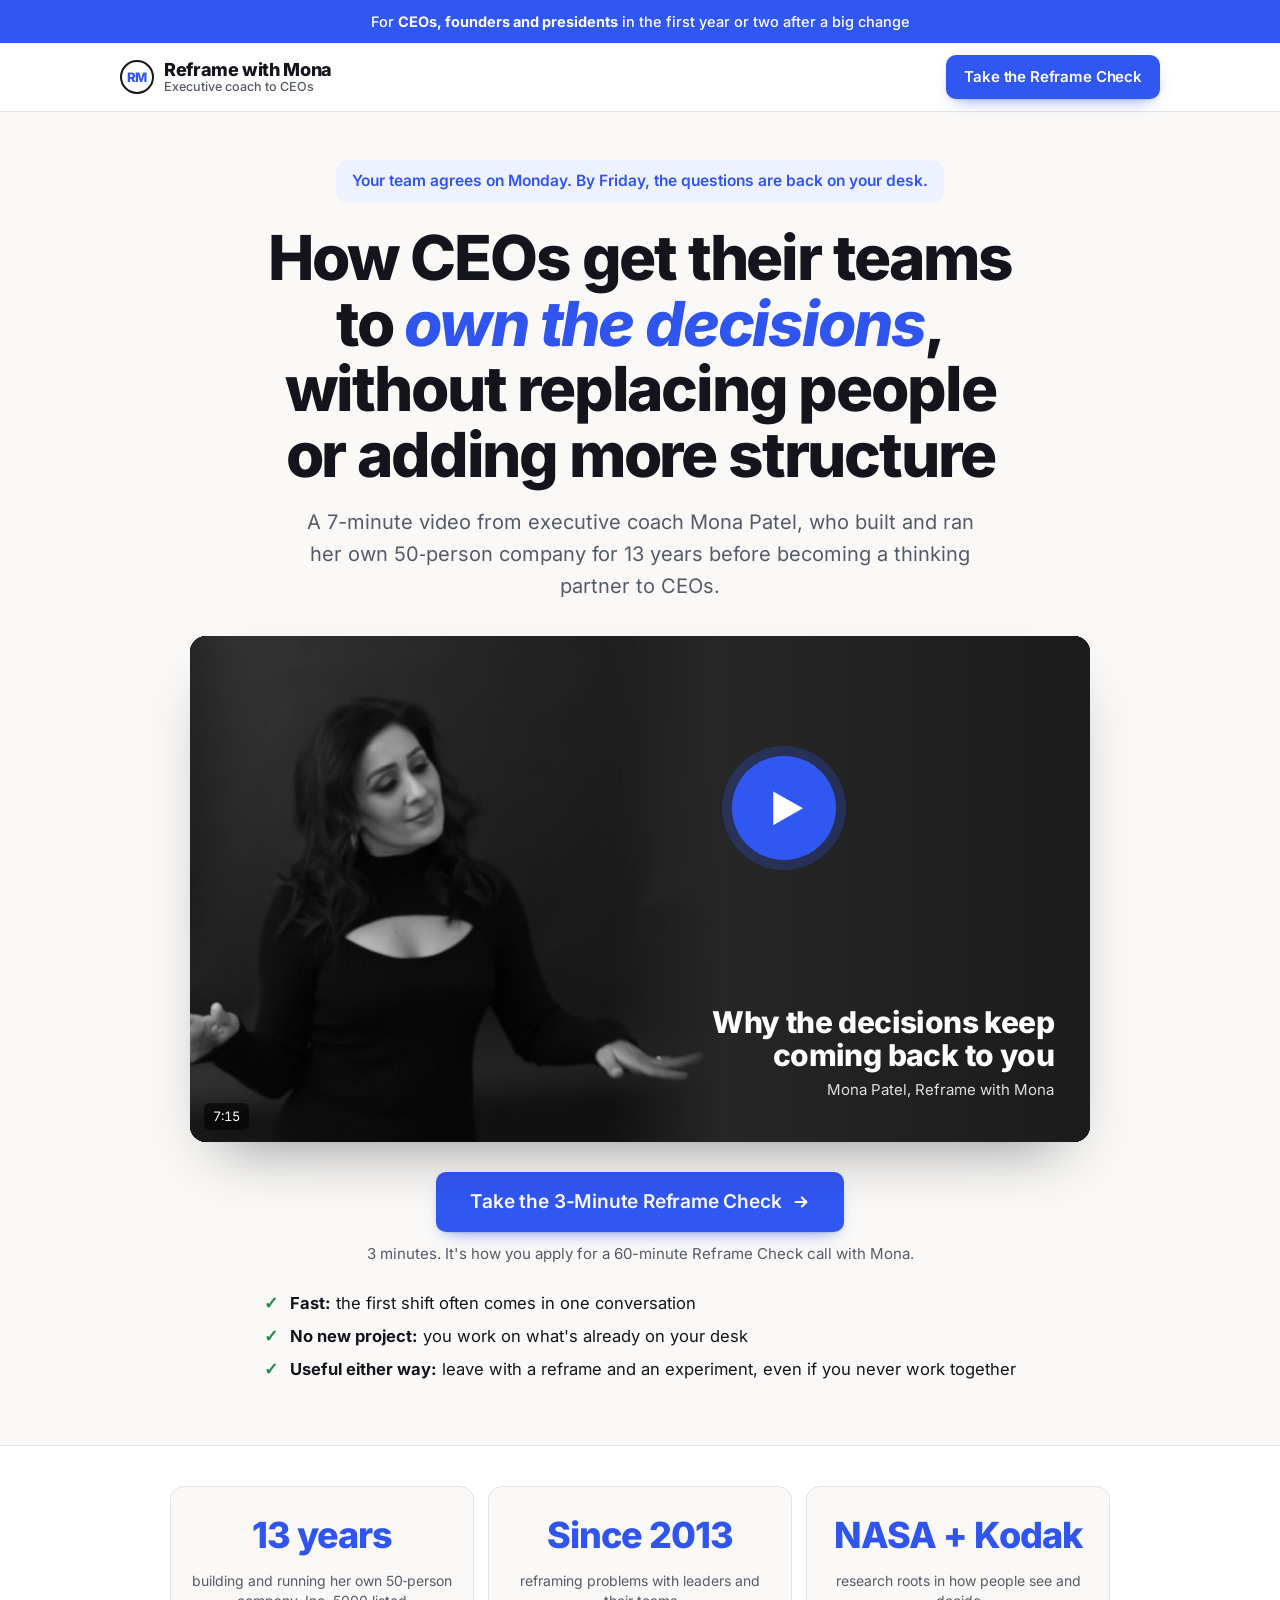
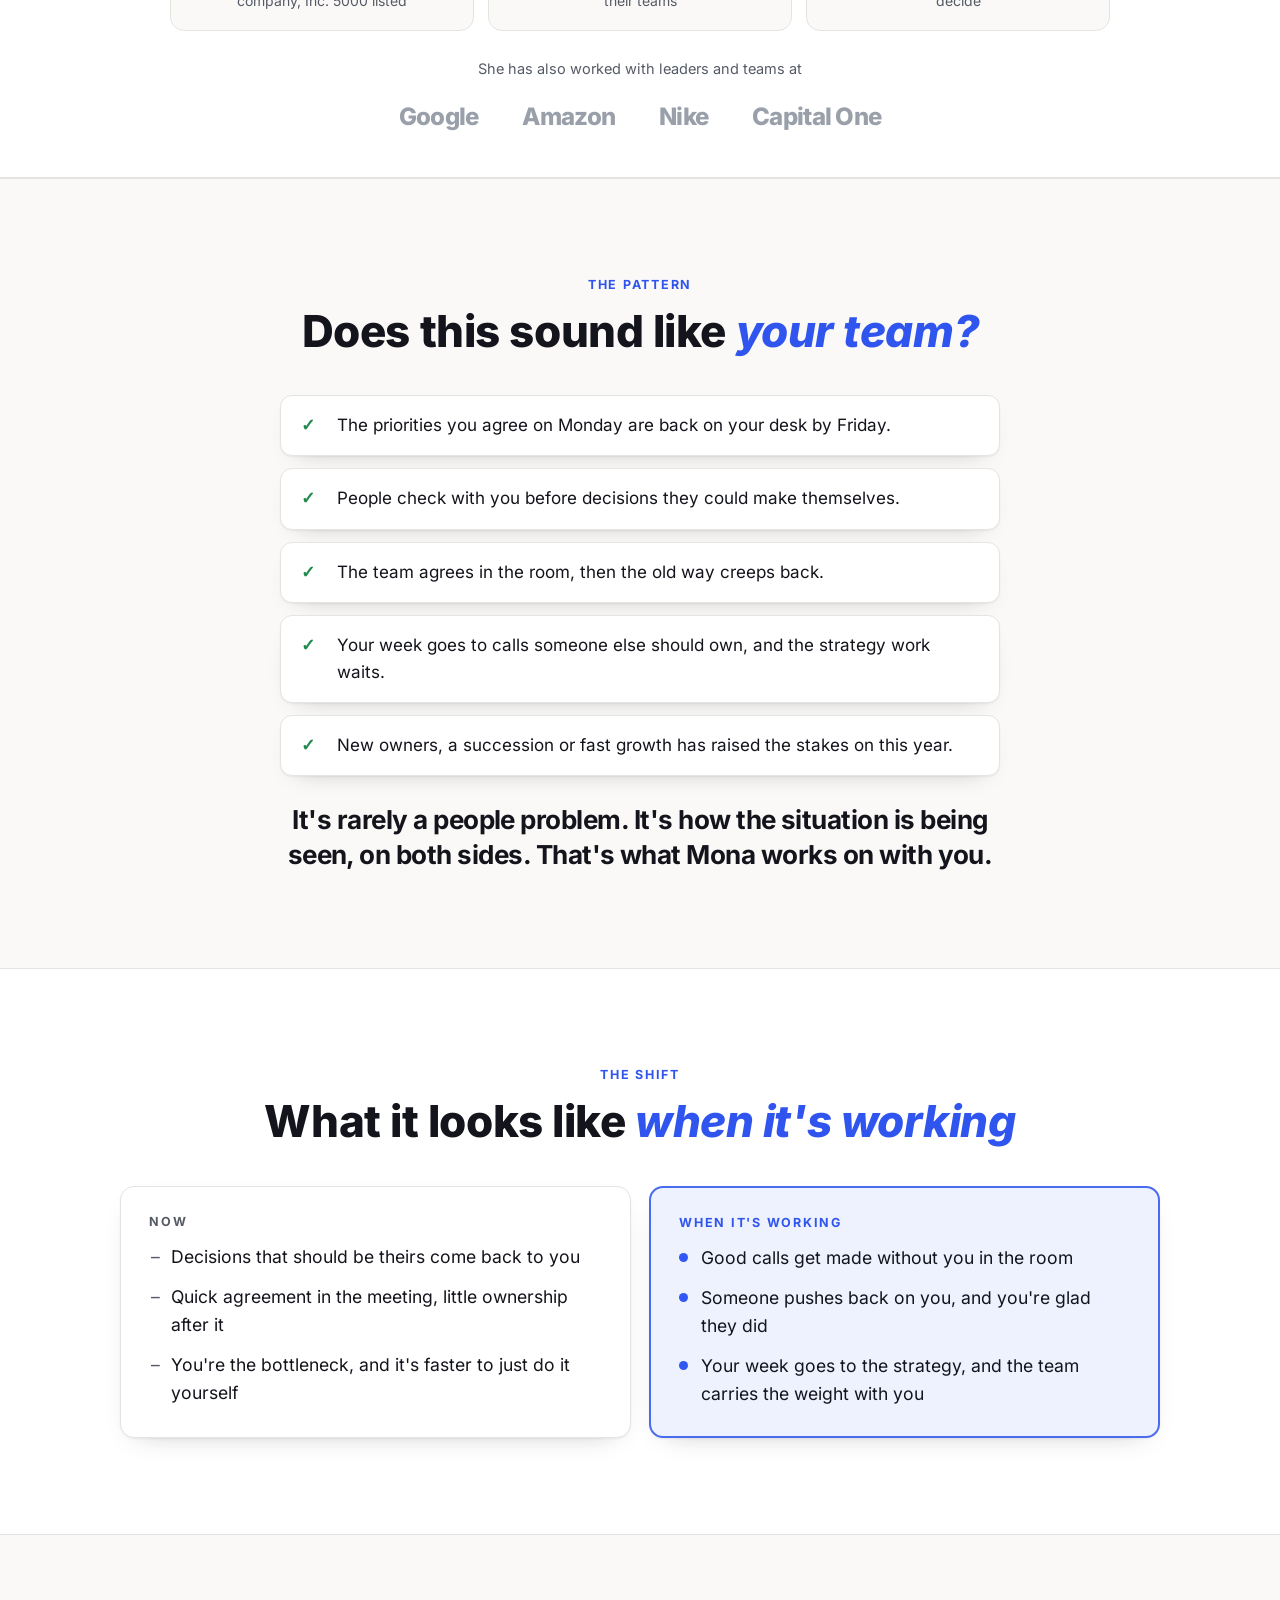
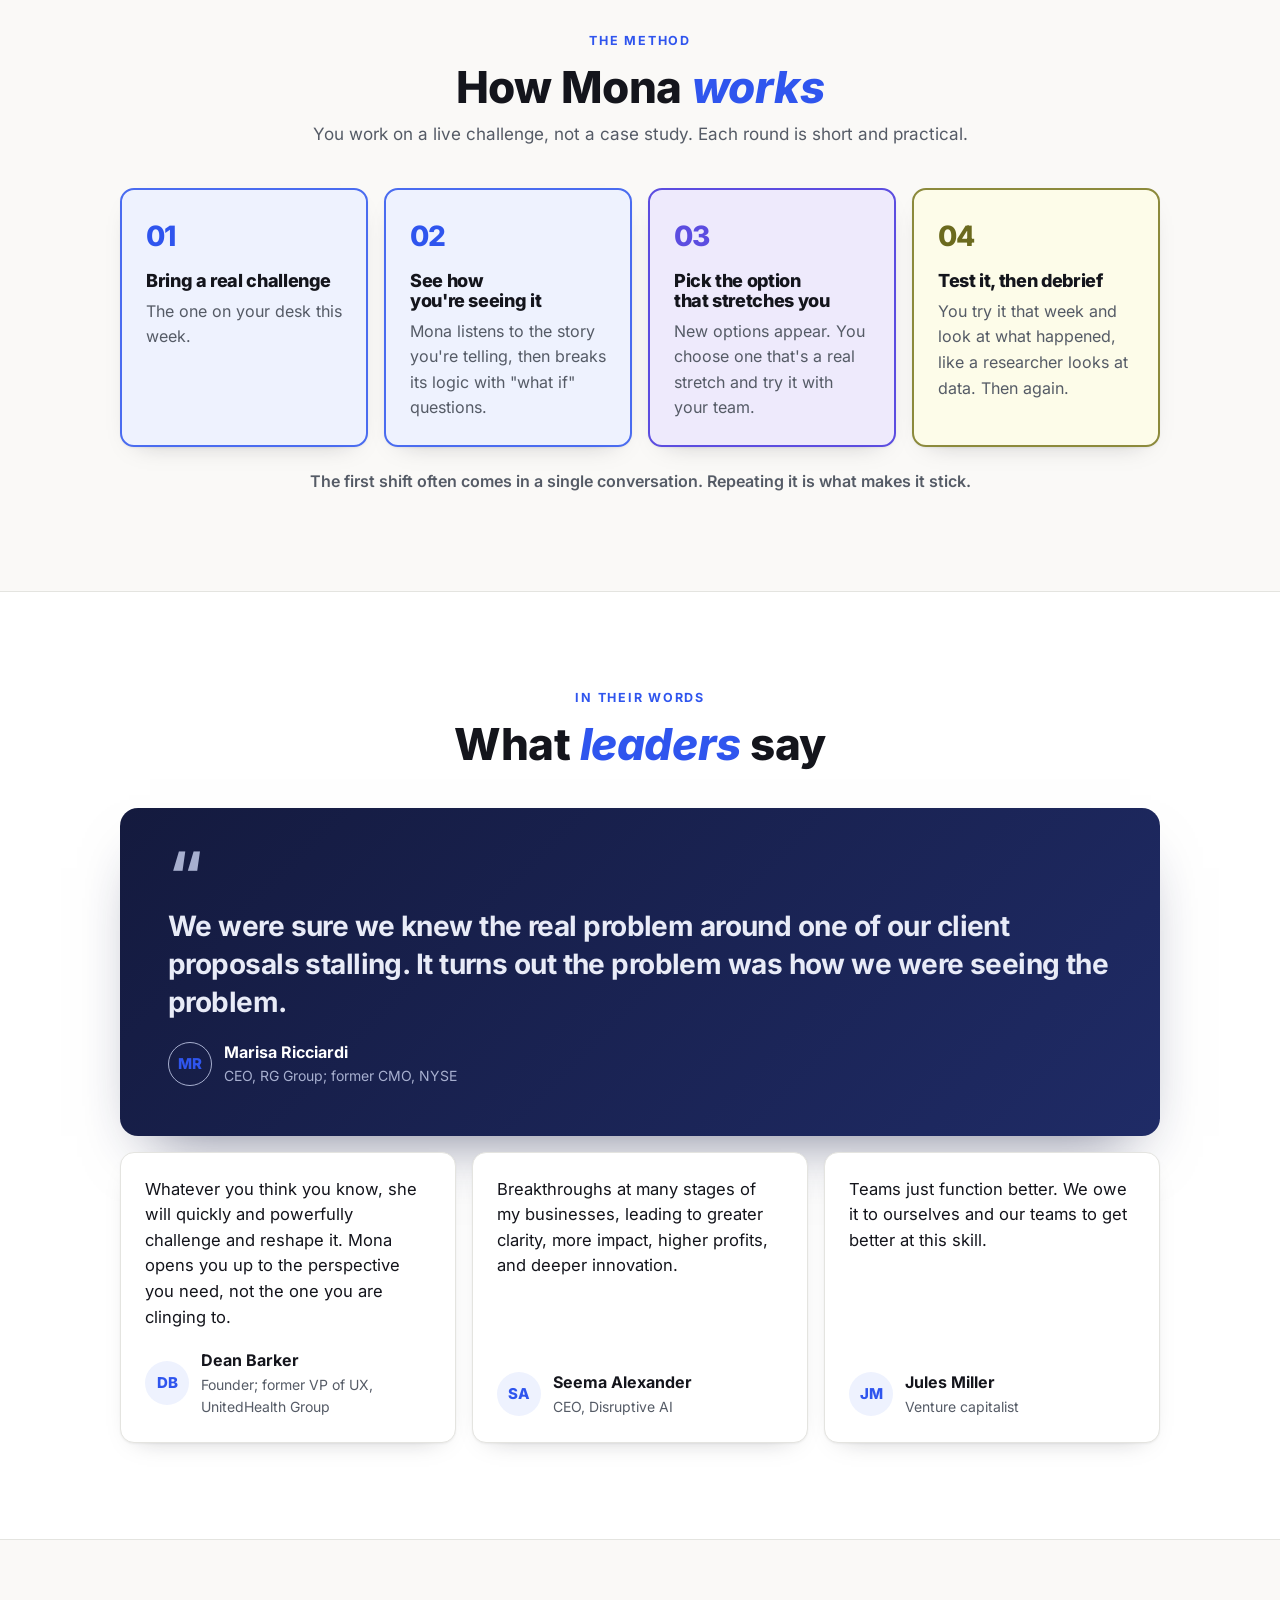
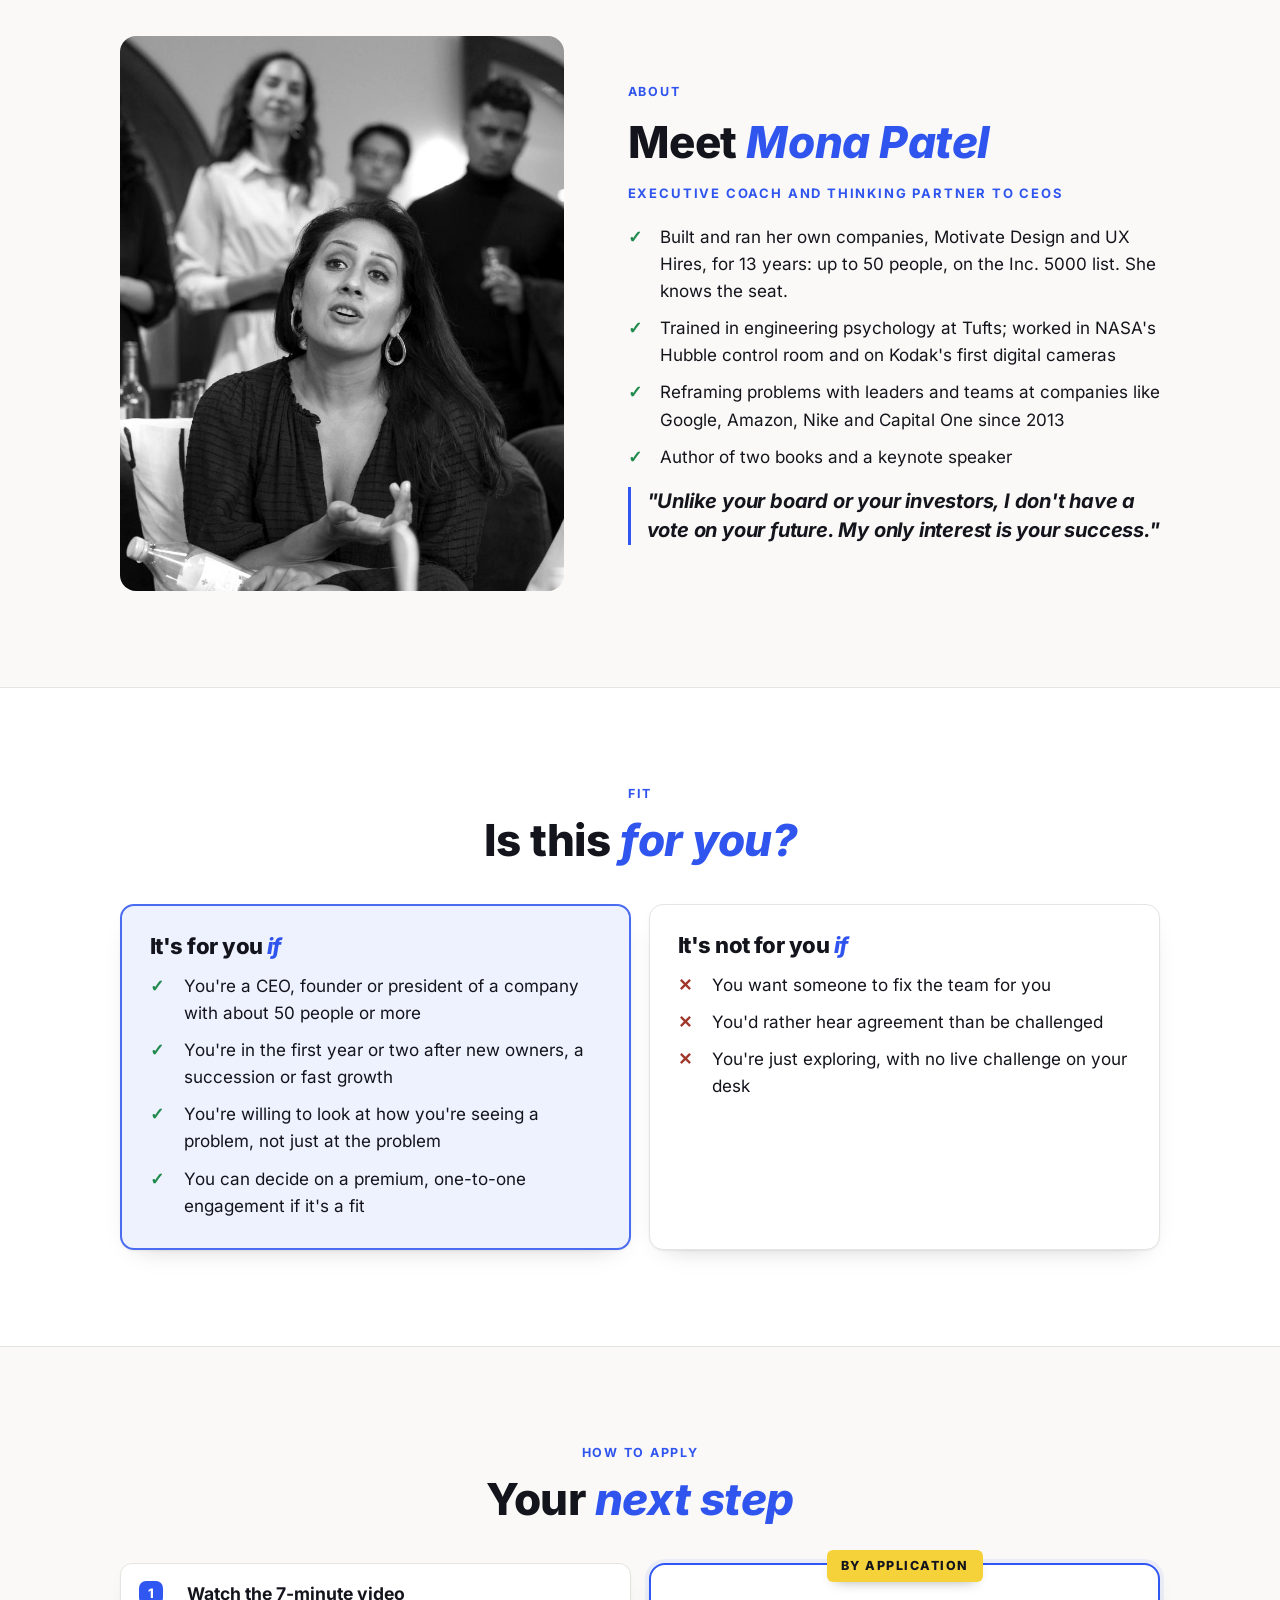
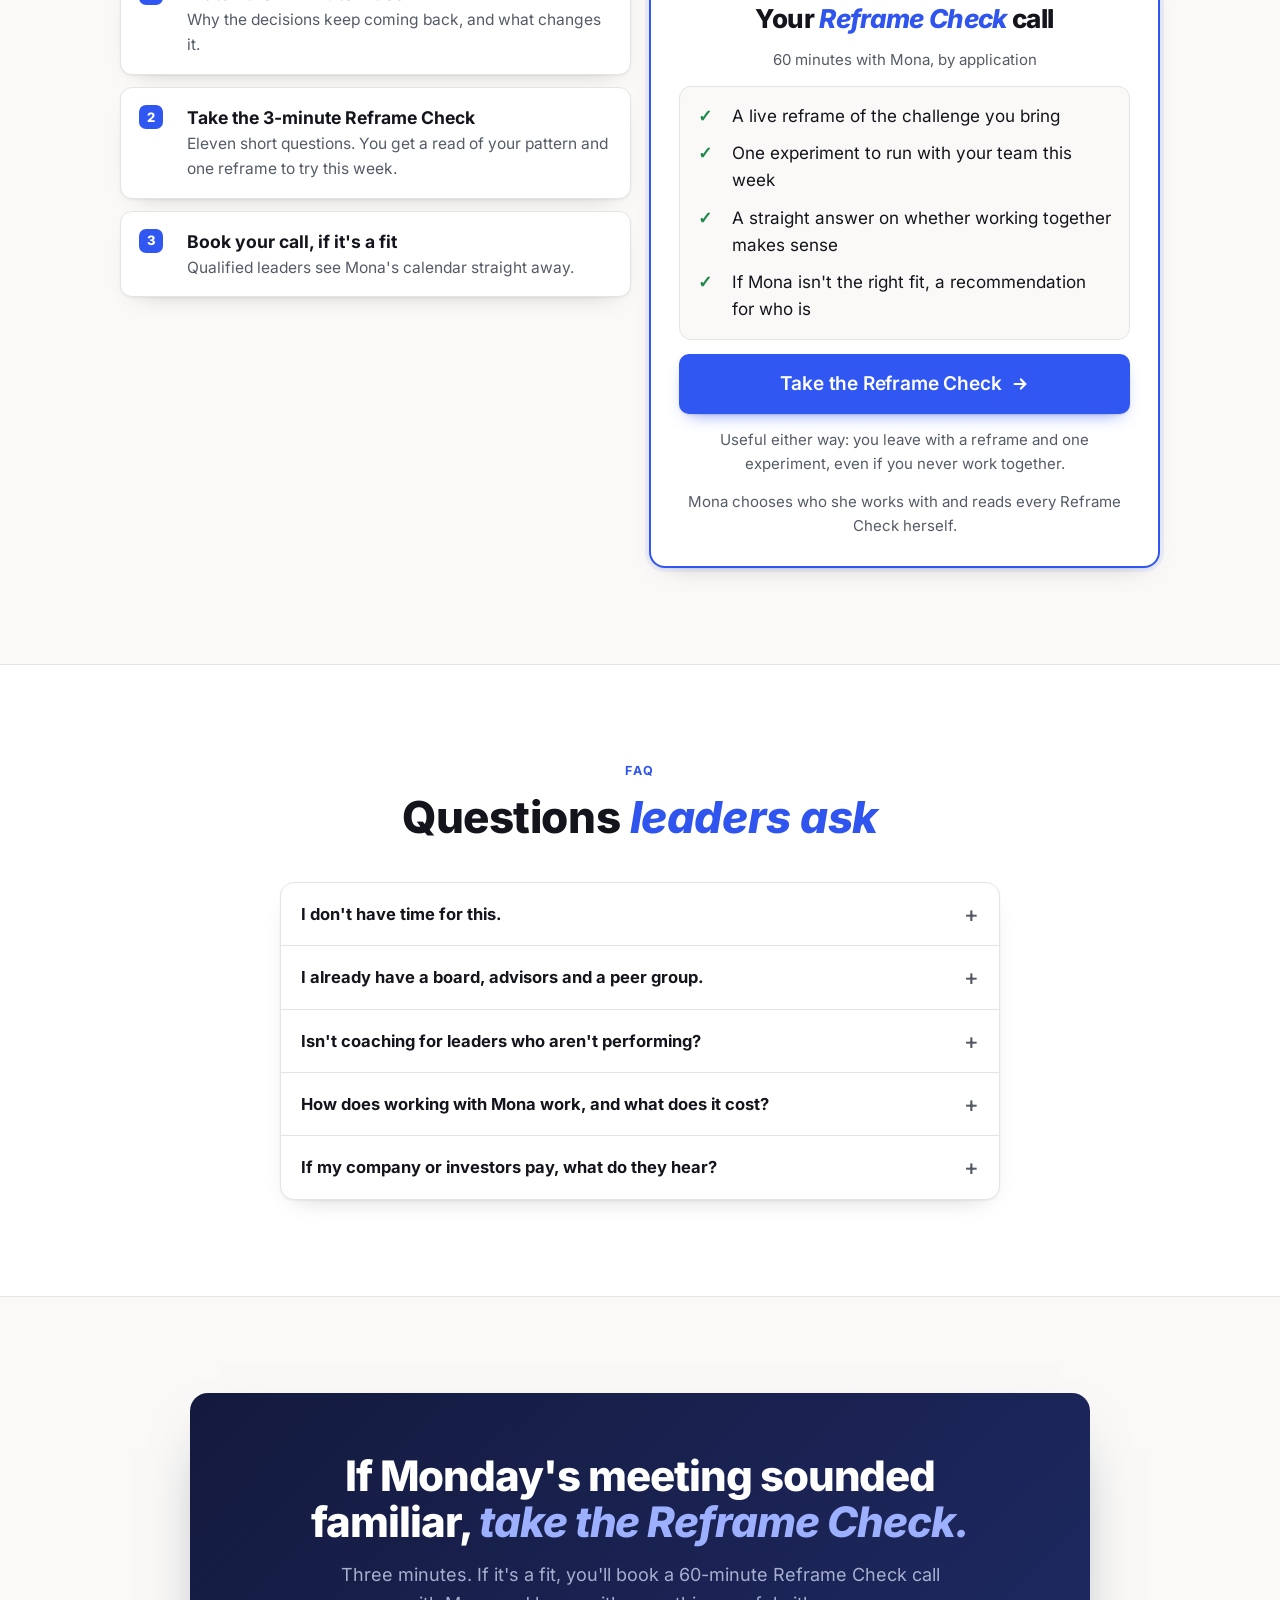
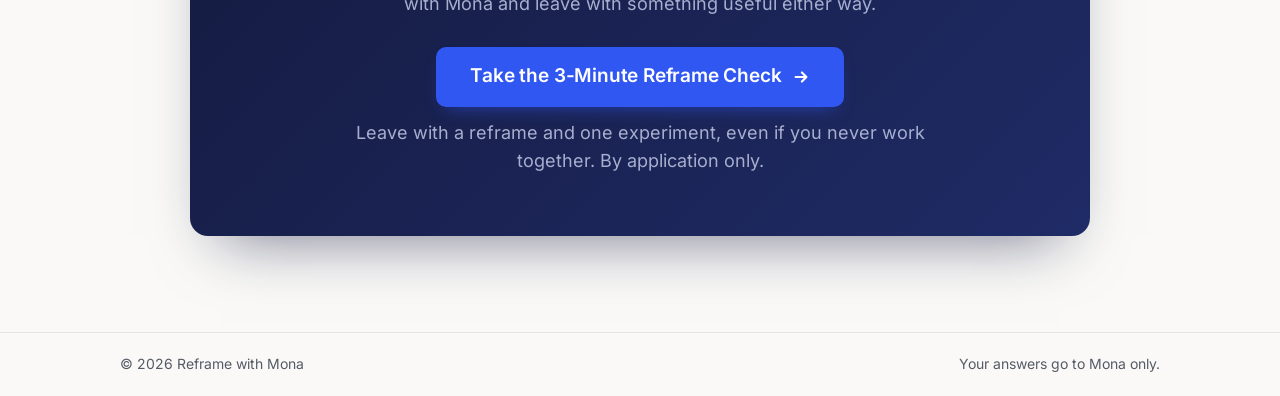
==== commit 5ce1fb97: "UI v2 draft: match reference (Inter, blue actions, tinted cards, navy closing card) Co-Authored-By: " ====
--- a/ceo/index.html
+++ b/ceo/index.html
@@ -16,7 +16,7 @@
 <meta name="twitter:card" content="summary_large_image">
 <meta name="theme-color" content="#0C1B2A">
 <link rel="icon" href="/assets/favicon.svg" type="image/svg+xml">
-<link rel="preload" href="/assets/fonts/instrument-serif-latin-400-normal.woff2" as="font" type="font/woff2" crossorigin>
+<link rel="preload" href="/assets/fonts/inter-latin-800-normal.woff2" as="font" type="font/woff2" crossorigin>
 <link rel="preload" href="/assets/fonts/inter-latin-400-normal.woff2" as="font" type="font/woff2" crossorigin>
 <link rel="preload" href="/assets/img/hero.jpg" as="image">
 <link rel="stylesheet" href="/assets/vsl.css">
@@ -24,7 +24,7 @@
 <body>
 <div id="page">
   <div class="callout">For <b>CEOs, founders and presidents</b> in the first year or two after a big change</div>
-  <div class="brand"><svg width="18" height="18" viewBox="0 0 18 18" aria-hidden="true"><path d="M1 6V1h5M12 1h5v5M17 12v5h-5M6 17H1v-5" fill="none" stroke="#C99600" stroke-width="2"/></svg>Reframe with Mona</div>
+  <div class="topbar"><div class="wrap"><div class="brand"><span class="mark" aria-hidden="true">RM</span><span>Reframe with Mona<small>Executive coach to CEOs</small></span></div><button class="cta cta-sm" type="button" data-open-check>Take the Reframe Check</button></div></div>
 
   <header class="hero wrap">
     <p class="pre">Your team agrees on Monday. By Friday, the questions are back on your desk.</p>
@@ -143,7 +143,7 @@
     <div class="wrap about">
       <img src="/assets/img/mona-speaking.jpg" alt="Mona Patel speaking with a room of leaders" width="820" height="1000" loading="lazy">
       <div class="text">
-        <span class="eyebrow" style="justify-self:start;margin-bottom:0">About</span><h2>Meet <em>Mona Patel</em></h2>
+        <span class="eyebrow" style="margin-bottom:0">About</span><h2>Meet <em>Mona Patel</em></h2>
         <p class="role">Executive coach and thinking partner to CEOs</p>
         <ul class="creds">
           <li>Built and ran her own companies, Motivate Design and UX Hires, for 13 years: up to 50 people, on the Inc. 5000 list. She knows the seat.</li>
--- a/assets/vsl.css
+++ b/assets/vsl.css
@@ -1,9 +1,10 @@
-@font-face { font-family: "Instrument Serif"; font-style: normal; font-weight: 400; font-display: swap; src: url("/assets/fonts/instrument-serif-latin-400-normal.woff2") format("woff2"); }
-@font-face { font-family: "Instrument Serif"; font-style: italic; font-weight: 400; font-display: swap; src: url("/assets/fonts/instrument-serif-latin-400-italic.woff2") format("woff2"); }
 @font-face { font-family: "Inter"; font-style: normal; font-weight: 400; font-display: swap; src: url("/assets/fonts/inter-latin-400-normal.woff2") format("woff2"); }
 @font-face { font-family: "Inter"; font-style: normal; font-weight: 500; font-display: swap; src: url("/assets/fonts/inter-latin-500-normal.woff2") format("woff2"); }
 @font-face { font-family: "Inter"; font-style: normal; font-weight: 600; font-display: swap; src: url("/assets/fonts/inter-latin-600-normal.woff2") format("woff2"); }
 @font-face { font-family: "Inter"; font-style: normal; font-weight: 700; font-display: swap; src: url("/assets/fonts/inter-latin-700-normal.woff2") format("woff2"); }
+@font-face { font-family: "Inter"; font-style: normal; font-weight: 800; font-display: swap; src: url("/assets/fonts/inter-latin-800-normal.woff2") format("woff2"); }
+@font-face { font-family: "Inter"; font-style: italic; font-weight: 700; font-display: swap; src: url("/assets/fonts/inter-latin-700-italic.woff2") format("woff2"); }
+@font-face { font-family: "Inter"; font-style: italic; font-weight: 800; font-display: swap; src: url("/assets/fonts/inter-latin-800-italic.woff2") format("woff2"); }
 
 /* Reframe with Mona: CEO page styles.
    Layout: classic VSL page. Centered hero (promise, video, one button), then proof, problem, method, Mona, fit, FAQ, final ask.
@@ -20,7 +21,7 @@
   --on-navy: #EAF0F5;
   --on-navy-muted: #A9B8C6;
   --font: "Inter", "Helvetica Neue", Arial, sans-serif;
-  --serif: "Instrument Serif", Georgia, "Times New Roman", serif;
+  --serif: "Inter", "Helvetica Neue", Arial, sans-serif;
   color-scheme: light;
 }
 * { box-sizing: border-box; }
@@ -285,108 +286,168 @@
 @media (prefers-reduced-motion: reduce) { .cta, .opt, .part i b, .video .play { transition: none; } }
 
 
-/* ================= UI v2: editorial serif + soft cards ================= */
-:root { --mist: #F5F6F8; --line: #E3E7EC; --accent-ink: #3E5B78; --radius: 18px; --shadow: 0 1px 2px rgba(12, 27, 42, .04), 0 8px 24px -16px rgba(12, 27, 42, .18); }
-body { font-size: 17px; line-height: 1.6; -webkit-font-smoothing: antialiased; }
-h1, h2, h3, .qtitle, .turn, .stat b, .feature-quote blockquote, .reframe-box .reframe, .about .pull, .video .tag b, .brand, .check-bar .title { font-weight: 400; }
-h1, h2, h3 { letter-spacing: -0.02em; line-height: 1.04; }
-h1 em, h2 em, h3 em { font-style: italic; color: var(--accent-ink); }
-.hero h1 { font-size: clamp(42px, 6.6vw, 76px); font-weight: 400; letter-spacing: -0.025em; line-height: 1.0; }
-.sec h2 { font-size: clamp(36px, 4.8vw, 56px); font-weight: 400; }
-.final h2 { font-size: clamp(38px, 5vw, 60px); font-weight: 400; }
-.final h2 em { color: var(--gold); }
-.brand { font-size: 22px; letter-spacing: -0.01em; }
-.pre { font-weight: 500; font-size: 17px; }
-.hero .sub { font-size: clamp(17px, 1.9vw, 19px); }
-
-/* Pill labels */
-.eyebrow { display: inline-flex; align-items: center; gap: 8px; border: 1px solid var(--line); background: var(--paper); border-radius: 999px; padding: 6px 14px 6px 12px; font-size: 13px; font-weight: 500; color: var(--slate); margin-bottom: 18px; letter-spacing: .01em; }
-.eyebrow::before { content: ""; width: 7px; height: 7px; border-radius: 50%; background: var(--gold); }
-.final .eyebrow { background: transparent; border-color: #2A3F55; color: var(--on-navy-muted); }
-.sec-head.center .eyebrow, .center .eyebrow { margin-inline: auto; }
-
-/* Buttons: rounded pills */
-.cta, .btn { border-radius: 999px; font-weight: 600; letter-spacing: -0.005em; box-shadow: 0 1px 2px rgba(12, 27, 42, .08), 0 10px 24px -12px rgba(201, 150, 0, .7); }
-@media (hover: hover) { .cta:hover { transform: translateY(-1px); box-shadow: 0 1px 2px rgba(12, 27, 42, .08), 0 14px 28px -12px rgba(201, 150, 0, .8); } }
-.cta:active { transform: translateY(0); box-shadow: 0 1px 2px rgba(12, 27, 42, .08); }
-.btn { padding: 0 30px; }
-
-/* Pills under the hero button */
-.assure li { background: var(--paper); box-shadow: var(--shadow); }
-
-/* Video */
-.video { border-radius: 22px; box-shadow: 0 30px 70px -30px rgba(12, 27, 42, .55); }
-.video .len { border-radius: 999px; padding: 3px 10px; }
-
-/* Stats row */
+/* ================= UI v2: clean sans, blue actions, tinted cards ================= */
+:root {
+  --bg: #FAF9F7; --paper: #FFFFFF; --mist: #F4F3F0; --ink: #14151C; --slate: #555B66; --line: #E4E4E0;
+  --blue: #3157F3; --blue-deep: #2443D6; --blue-ink: #2F55EE;
+  --sky: #EEF2FE; --sky-line: #4A6CF0; --lav: #EEEAFC; --lav-line: #5C4DE0; --butter: #FDFCE9; --butter-line: #8C8A3C; --butter-ink: #6B6A1E;
+  --navy: #161B42; --on-navy: #E8EBF7; --on-navy-muted: #A7AFCF;
+  --gold: #F6D23A; --green: #1F8A4C;
+  --shadow: 0 1px 2px rgba(20, 21, 28, .05), 0 10px 26px -18px rgba(20, 21, 28, .35);
+  --r: 14px;
+}
+body { background: var(--bg); font-size: 17px; line-height: 1.6; -webkit-font-smoothing: antialiased; }
+h1, h2, h3, .qtitle { font-family: var(--font); font-weight: 800; letter-spacing: -0.025em; line-height: 1.1; }
+h1 em, h2 em, h3 em { font-style: italic; color: var(--blue-ink); }
+:focus-visible { outline-color: var(--blue); }
+
+/* Top bar and header */
+.callout { background: var(--blue); color: #fff; font-weight: 500; }
+.callout b { font-weight: 700; }
+.topbar { position: sticky; top: 0; z-index: 20; background: rgba(255,255,255,.92); backdrop-filter: saturate(1.4) blur(8px); border-bottom: 1px solid var(--line); }
+.topbar .wrap { display: flex; justify-content: space-between; align-items: center; gap: 12px; min-height: 68px; }
+.brand { padding: 0; display: flex; align-items: center; gap: 10px; font-family: var(--font); font-weight: 800; font-size: 18px; letter-spacing: -0.02em; justify-content: flex-start; line-height: 1.15; }
+.brand small { display: block; font-size: 12.5px; font-weight: 500; color: var(--slate); letter-spacing: 0; }
+.brand .mark { width: 34px; height: 34px; border-radius: 50%; border: 2.5px solid var(--ink); display: grid; place-items: center; font-weight: 800; font-size: 13px; color: var(--blue); letter-spacing: -0.04em; flex: none; }
+.cta-sm { min-height: 44px !important; padding: 0 18px !important; font-size: 15px !important; width: auto !important; }
+@media (max-width: 560px) { .topbar .cta-sm { display: none; } }
+
+/* Buttons */
+.cta, .btn { background: var(--blue); color: #fff; border-radius: 10px; font-weight: 600; letter-spacing: -0.01em; box-shadow: 0 1px 2px rgba(20,21,28,.1), 0 8px 18px -10px rgba(49, 87, 243, .8); }
+@media (hover: hover) { .cta:hover, .btn:hover { background: var(--blue-deep); transform: translateY(-1px); box-shadow: 0 1px 2px rgba(20,21,28,.1), 0 12px 22px -10px rgba(49, 87, 243, .9); } }
+.cta:active { transform: none; box-shadow: 0 1px 2px rgba(20,21,28,.1); }
+.btn-quiet { color: var(--blue-ink); }
+
+/* Hero */
+.hero { padding-block: 48px 64px; }
+.pre { display: inline-block; background: var(--sky); color: var(--blue-ink); font-weight: 600; font-size: 15.5px; border-radius: 12px; padding: 9px 16px; margin-bottom: 22px; }
+.hero h1 { font-size: clamp(36px, 5.4vw, 62px); font-weight: 800; letter-spacing: -0.035em; line-height: 1.06; }
+.hero .sub { color: var(--slate); }
+.video { border-radius: 16px; box-shadow: 0 30px 60px -30px rgba(20,21,28,.5); }
+.video .play { background: var(--blue); box-shadow: 0 0 0 10px rgba(49, 87, 243, .25); }
+.video .play svg { fill: #fff; }
+.video .tag b { font-weight: 800; letter-spacing: -0.02em; }
+.video .len { border-radius: 6px; }
+.assure { flex-direction: column; align-items: flex-start; gap: 10px; width: max-content; max-width: 100%; margin: 16px auto 0; }
+.assure li { background: none; border: 0; padding: 0; border-radius: 0; font-size: 16.5px; box-shadow: none; }
+.assure li::before { content: "✓"; background: none; color: var(--green); font-weight: 800; width: auto; height: auto; margin: 0 4px 0 0; }
+@media (max-width: 640px) { .assure { width: 100%; } .assure li { width: auto; } }
+
+/* Proof */
 .proof { background: var(--paper); border-color: var(--line); padding-block: 40px; }
-.stats { gap: 0; max-width: 940px; border: 1px solid var(--line); border-radius: var(--radius); overflow: hidden; box-shadow: var(--shadow); }
-.stat { padding: 22px 18px; gap: 6px; }
-.stat + .stat { border-left: 1px solid var(--line); }
-.stat b { font-size: clamp(34px, 4vw, 46px); line-height: 1; letter-spacing: -0.02em; }
-.logos { font-family: var(--serif); font-weight: 400; font-size: 30px; color: #8A96A3; letter-spacing: -0.01em; }
-@media (max-width: 640px) { .stat + .stat { border-left: 0; border-top: 1px solid var(--line); } .logos { font-size: 24px; } }
-
-/* Cards */
-.checks li, .method li, .quote, .fit > div, .call-card, .steps li, .ba .before { border-radius: var(--radius); }
-.checks li, .method li, .quote, .fit > div { box-shadow: var(--shadow); }
-.checks li { border-color: var(--line); padding: 18px 20px; font-size: 17px; }
-.checks li::before { background-color: var(--paper); border: 1.5px solid var(--ink); background-image: url("data:image/svg+xml,%3Csvg xmlns='http://www.w3.org/2000/svg' viewBox='0 0 24 24'%3E%3Cpath d='M6 12.5l4 4 8-9' fill='none' stroke='%230C1B2A' stroke-width='3' stroke-linecap='round' stroke-linejoin='round'/%3E%3C/svg%3E"); }
-.turn { font-size: clamp(26px, 3vw, 32px); line-height: 1.2; letter-spacing: -0.015em; }
-.ba > div { border-radius: var(--radius); padding: 30px; }
-.ba h3 { font-size: 13px; letter-spacing: .08em; }
-
-/* Numbered items: 01, 02, 03 */
-.method li { padding: 26px 24px; gap: 10px; }
-.method li::before { content: counter(s, decimal-leading-zero); width: auto; height: auto; border-radius: 0; background: none; color: var(--accent-ink); font-family: var(--serif); font-style: italic; font-weight: 400; font-size: 40px; line-height: 1; display: block; margin-bottom: 6px; place-items: initial; }
-.method h3 { font-size: 18px; font-weight: 600; letter-spacing: -0.01em; }
-.steps li { background: var(--paper); border: 1px solid var(--line); box-shadow: var(--shadow); grid-template-columns: 56px minmax(0, 1fr); }
-.steps li::before { content: counter(n, decimal-leading-zero); width: auto; height: auto; background: none; color: var(--accent-ink); font-family: var(--serif); font-style: italic; font-weight: 400; font-size: 34px; line-height: 1; display: block; }
-.steps b { font-weight: 600; }
+.stats { max-width: 940px; gap: 14px; }
+.stat { background: var(--bg); border: 1px solid var(--line); border-radius: var(--r); padding: 20px 16px; gap: 6px; }
+.stat b { font-family: var(--font); font-size: clamp(28px, 3.4vw, 36px); font-weight: 800; letter-spacing: -0.03em; color: var(--blue-ink); }
+.logos { font-weight: 800; color: #9AA0AA; letter-spacing: -0.03em; }
+
+/* Sections */
+.sec { background: var(--bg); border-top: 1px solid var(--line); }
+.sec.alt { background: var(--paper); }
+.sec h2 { font-size: clamp(30px, 3.8vw, 44px); font-weight: 800; }
+.sec-head { text-align: center; margin-bottom: 40px; }
+.sec .intro { font-size: 17px; margin-top: 10px; }
+.eyebrow { display: block; font-size: 12.5px; font-weight: 700; letter-spacing: .14em; text-transform: uppercase; color: var(--blue-ink); margin-bottom: 12px; }
+
+.checks li { background: var(--paper); border: 1px solid var(--line); border-radius: 12px; box-shadow: var(--shadow); font-size: 17px; padding: 16px 20px; grid-template-columns: 22px minmax(0,1fr); }
+.checks li::before { content: "✓"; background: none; width: auto; height: auto; color: var(--green); font-weight: 800; margin: 0; }
+.turn { font-family: var(--font); font-weight: 700; font-size: clamp(21px, 2.4vw, 26px); letter-spacing: -0.02em; line-height: 1.35; text-align: center; }
+
+.ba > div { border-radius: var(--r); padding: 28px; box-shadow: var(--shadow); }
+.ba .before { background: var(--paper); border: 1.5px solid var(--line); }
+.ba .after { background: var(--sky); color: var(--ink); border: 2px solid var(--sky-line); }
+.ba h3 { font-size: 12.5px; letter-spacing: .14em; font-weight: 700; }
+.ba .after h3 { color: var(--blue-ink); }
+.ba .after li::before { background: var(--blue); }
+
+/* Method: numbered tinted cards */
+.method li { border-radius: var(--r); border: 2px solid var(--sky-line); background: var(--sky); box-shadow: var(--shadow); padding: 24px; }
+.method li:nth-child(3) { border-color: var(--lav-line); background: var(--lav); }
+.method li:nth-child(4) { border-color: var(--butter-line); background: var(--butter); }
+.method li::before { content: counter(s, decimal-leading-zero); width: auto; height: auto; background: none; border-radius: 0; display: block; font-size: 28px; font-weight: 800; letter-spacing: -0.03em; color: var(--blue-ink); margin-bottom: 4px; }
+.method li:nth-child(3)::before { color: var(--lav-line); }
+.method li:nth-child(4)::before { color: var(--butter-ink); }
+.method h3 { font-size: 18px; font-weight: 800; letter-spacing: -0.02em; }
+.method-foot { text-align: center; font-weight: 600; font-size: 16px; color: var(--slate); }
 
 /* Quotes */
-.feature-quote { border-radius: 24px; }
-.feature-quote blockquote { font-size: clamp(26px, 3.4vw, 40px); line-height: 1.18; letter-spacing: -0.015em; }
-.quote { padding: 26px; }
+.feature-quote { background: linear-gradient(135deg, #141A3E 0%, #1F2B66 100%); border-radius: 18px; box-shadow: 0 30px 60px -30px rgba(22, 27, 66, .6); }
+.feature-quote blockquote { font-family: var(--font); font-weight: 700; letter-spacing: -0.02em; font-size: clamp(21px, 2.6vw, 28px); line-height: 1.35; }
+.quote { border-radius: var(--r); box-shadow: var(--shadow); border: 1.5px solid var(--line); }
 .quote blockquote { font-size: 16.5px; }
-.av { font-weight: 600; font-size: 14px; }
+.av { background: var(--sky); color: var(--blue-ink) !important; border-color: transparent; font-weight: 800; }
+.who b { font-weight: 700; }
 
 /* About */
-.about img { border-radius: 24px; }
-.about .pull { font-size: clamp(24px, 2.6vw, 30px); line-height: 1.25; border-left-color: var(--gold); }
-.creds li::before { border-radius: 50%; width: 8px; height: 8px; background: var(--gold); margin-top: 9px; }
-.about .role { font-weight: 500; }
-
-/* Fit: tick and cross badges */
-.fit > div { padding: 30px; }
-.fit h3 { font-size: 30px; }
-.fit li { grid-template-columns: 28px minmax(0, 1fr); align-items: start; }
-.fit .yes li::before, .fit .no li::before { width: 22px; height: 22px; border-radius: 50%; display: grid; place-items: center; font-size: 12px; margin-top: 2px; }
-.fit .yes li::before { background: #E6F4EC; color: #1E7A4C; }
-.fit .no li::before { background: #FBEAE7; color: #A0362A; }
-
-/* The call card */
-.call-card { border: 1px solid var(--ink); box-shadow: 0 30px 60px -30px rgba(12, 27, 42, .35); padding: 32px; }
-.call-card h3 { font-size: 34px; }
-.call-card li::before { content: "✓"; width: 22px; height: 22px; border-radius: 50%; background: var(--ink); color: #fff; display: grid; place-items: center; font-size: 12px; margin-top: 2px; }
-
-/* FAQ */
-.faq { border-top: 0; display: grid; gap: 10px; }
-.faq details { border: 1px solid var(--line); border-radius: 14px; background: var(--paper); padding-inline: 22px; box-shadow: var(--shadow); }
-.faq summary { font-weight: 600; font-size: 17.5px; align-items: center; }
-.faq summary::after { flex: none; width: 30px; height: 30px; border: 1px solid var(--line); border-radius: 50%; display: grid; place-items: center; font-size: 20px; font-weight: 400; }
-
-/* Reframe Check */
-.qtitle { font-size: clamp(30px, 4vw, 42px); line-height: 1.08; letter-spacing: -0.02em; }
-.opt { border-width: 1px; border-radius: 14px; min-height: 60px; font-size: 16.5px; box-shadow: 0 1px 2px rgba(12, 27, 42, .04); }
-.opt[aria-pressed="true"] { border-color: var(--ink); box-shadow: 0 0 0 1px var(--ink); }
-.opt .key { border-radius: 8px; font-weight: 600; }
-.field input, .field textarea, .field select { border-width: 1px; border-radius: 12px; }
-.field input:focus, .field textarea:focus, .field select:focus { box-shadow: 0 0 0 3px rgba(12, 27, 42, .1); }
-.part i { height: 4px; border-radius: 999px; }
-.close { border-radius: 999px; }
-.read h2, .booked h2, .invite h3, .later h3 { font-weight: 400; }
-.read h2 { font-size: clamp(34px, 4.6vw, 48px); }
-.reframe-box { border-radius: var(--radius); }
-.reframe-box .reframe { font-size: clamp(26px, 3.2vw, 34px); line-height: 1.15; }
-.open-bar, .cal { border-radius: var(--radius); }
+.about img { border-radius: 16px; }
+.about h2 { font-size: clamp(30px, 3.8vw, 44px); }
+.about .role { color: var(--blue-ink); font-weight: 700; font-size: 13px; letter-spacing: .14em; text-transform: uppercase; }
+.creds li::before { content: "✓"; width: auto; height: auto; background: none; color: var(--green); font-weight: 800; margin: 0; border-radius: 0; }
+.about .pull { font-family: var(--font); font-style: italic; font-weight: 700; font-size: 20px; letter-spacing: -0.01em; border-left: 3px solid var(--blue); }
+
+/* Fit */
+.fit > div { border-radius: var(--r); box-shadow: var(--shadow); padding: 28px; }
+.fit .yes { background: var(--sky); border: 2px solid var(--sky-line); }
+.fit .no { background: var(--paper); border: 1.5px solid var(--line); }
+.fit h3 { font-size: 22px; font-weight: 800; }
+.fit .yes li::before { color: var(--green); }
+
+/* The call: price-card look */
+.steps li { background: var(--paper); border: 1.5px solid var(--line); border-radius: 12px; box-shadow: var(--shadow); grid-template-columns: 34px minmax(0, 1fr); padding: 16px 18px; }
+.steps li::before { width: 24px; height: 24px; border-radius: 7px; background: var(--blue); font-size: 13px; margin-top: 1px; }
+.steps b { font-weight: 700; }
+.call-card { position: relative; border: 2px solid var(--blue); border-radius: 16px; background: var(--paper); box-shadow: 0 0 0 4px rgba(49,87,243,.08), var(--shadow); padding: 40px 28px 28px; }
+.call-card::before { content: "By application"; position: absolute; top: -15px; left: 50%; transform: translateX(-50%); background: var(--gold); color: var(--ink); font-size: 12.5px; font-weight: 800; letter-spacing: .12em; text-transform: uppercase; padding: 6px 14px; border-radius: 6px; white-space: nowrap; box-shadow: 0 6px 14px -8px rgba(0,0,0,.4); }
+.call-card h3 { font-size: 26px; font-weight: 800; text-align: center; }
+.call-card .meta { text-align: center; }
+.call-card ul { background: var(--bg); border: 1.5px solid var(--line); border-radius: 12px; padding: 16px 18px; }
+.call-card li::before { color: var(--green); }
+.call-card .cta { justify-self: stretch !important; }
+.call-card .cta-note { text-align: center; }
+
+/* FAQ: one card */
+.faq { border: 1.5px solid var(--line); border-radius: var(--r); background: var(--paper); box-shadow: var(--shadow); overflow: hidden; }
+.faq details { border-bottom: 1px solid var(--line); padding-inline: 20px; }
+.faq details:last-child { border-bottom: 0; }
+.faq summary { font-size: 16.5px; font-weight: 700; padding: 18px 0; align-items: center; }
+.faq summary::after { font-size: 22px; font-weight: 500; color: var(--slate); }
+
+/* Final: navy card */
+.final { background: var(--bg); color: var(--on-navy); border-top: 1px solid var(--line); padding-inline: 16px; }
+.final .wrap { max-width: 900px; background: linear-gradient(135deg, #141A3E 0%, #1F2B66 100%); border-radius: 18px; padding: clamp(36px, 6vw, 60px) clamp(20px, 5vw, 56px); box-shadow: 0 30px 60px -30px rgba(22,27,66,.6); }
+.final h2 { font-weight: 800; color: #fff; font-size: clamp(28px, 3.8vw, 42px); }
+.final h2 em { color: #9DB0FF; }
+footer { background: var(--bg); color: var(--slate); border-top: 1px solid var(--line); }
+
+/* Sticky phone button */
+.sticky { background: rgba(255,255,255,.96); }
+
+/* The Reframe Check */
+.check, .check-bar { background: var(--bg); }
+.check-bar .title { font-family: var(--font); font-weight: 800; letter-spacing: -0.02em; }
+.close { border-radius: 10px; background: var(--paper); }
+.qtitle { font-size: clamp(25px, 3.4vw, 32px); }
+.part i { height: 5px; border-radius: 999px; background: #E6E6E1; }
+.part i b { background: var(--blue); }
+.opt { background: var(--paper); border: 1.5px solid var(--line); border-radius: 12px; box-shadow: 0 1px 2px rgba(20,21,28,.04); }
+@media (hover: hover) { .opt:hover { border-color: var(--blue); } }
+.opt[aria-pressed="true"] { border-color: var(--blue); background: var(--sky); box-shadow: 0 0 0 1px var(--blue); }
+.opt .key { border-radius: 7px; background: var(--bg); border: 1px solid var(--line); }
+.opt[aria-pressed="true"] .key { background: var(--blue); color: #fff; border-color: var(--blue); }
+.field input, .field textarea, .field select { border: 1.5px solid var(--line); border-radius: 10px; }
+.field input:focus, .field textarea:focus, .field select:focus { border-color: var(--blue); box-shadow: 0 0 0 3px rgba(49,87,243,.15); }
+.intro-list li::before { color: var(--green); }
+.open-bar { background: var(--sky); color: var(--ink); border: 2px solid var(--sky-line); border-radius: var(--r); }
+.read h2 { font-weight: 800; }
+.reframe-box { background: var(--butter); border: 2px solid var(--butter-line); border-radius: var(--r); }
+.reframe-box .lab { color: var(--butter-ink); text-transform: uppercase; letter-spacing: .12em; font-size: 12.5px; }
+.reframe-box .reframe { font-family: var(--font); font-weight: 800; letter-spacing: -0.02em; }
+.invite, .later { border-top: 2px solid var(--blue); }
+.invite h3, .later h3, .booked h2 { font-weight: 800; }
+.cal { border-radius: var(--r); }
+.cal-alt a { color: var(--blue-ink); }
+.call { align-items: start; }
+.steps { align-content: start; }
+.steps b, .quote .who b, .who b { color: var(--ink); }
+.feature-quote .who b { color: #fff; }
+.final .cta-note { margin-bottom: 0; }
+.about img { height: auto; max-height: 640px; }
